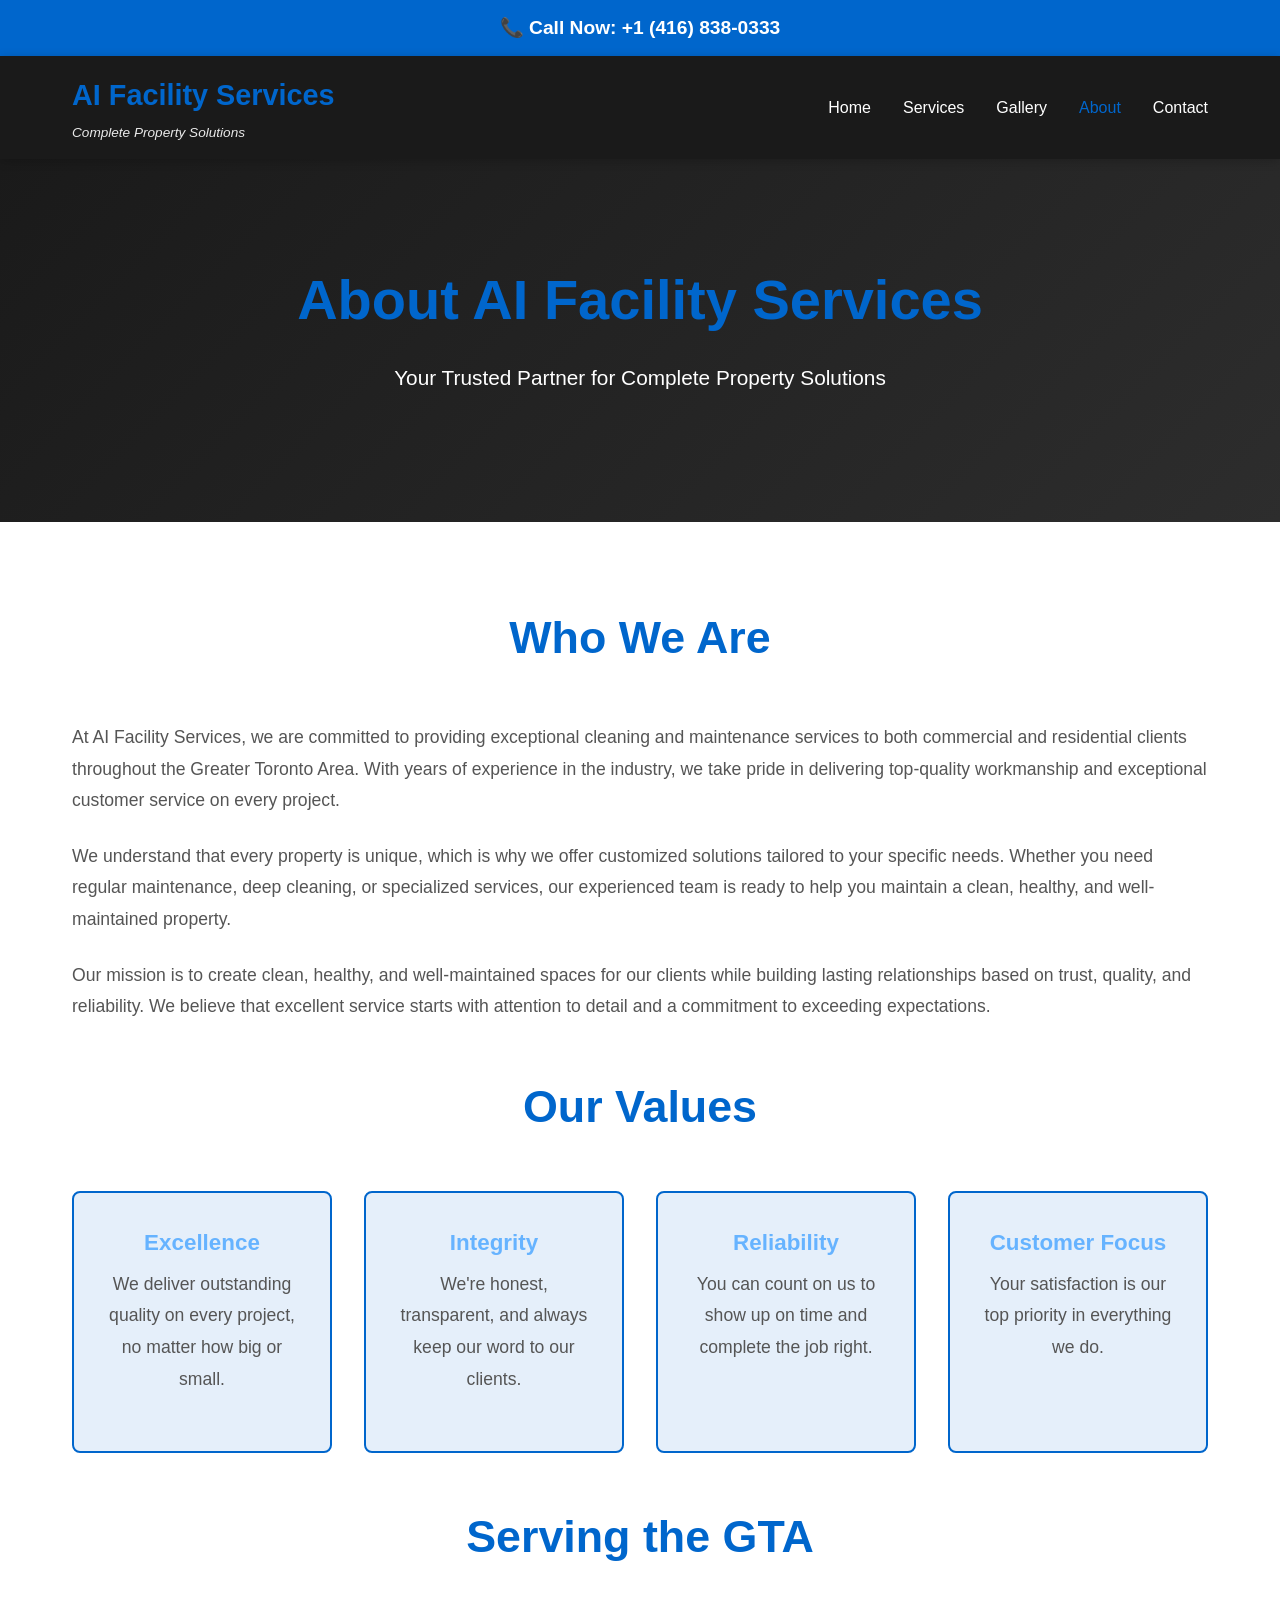
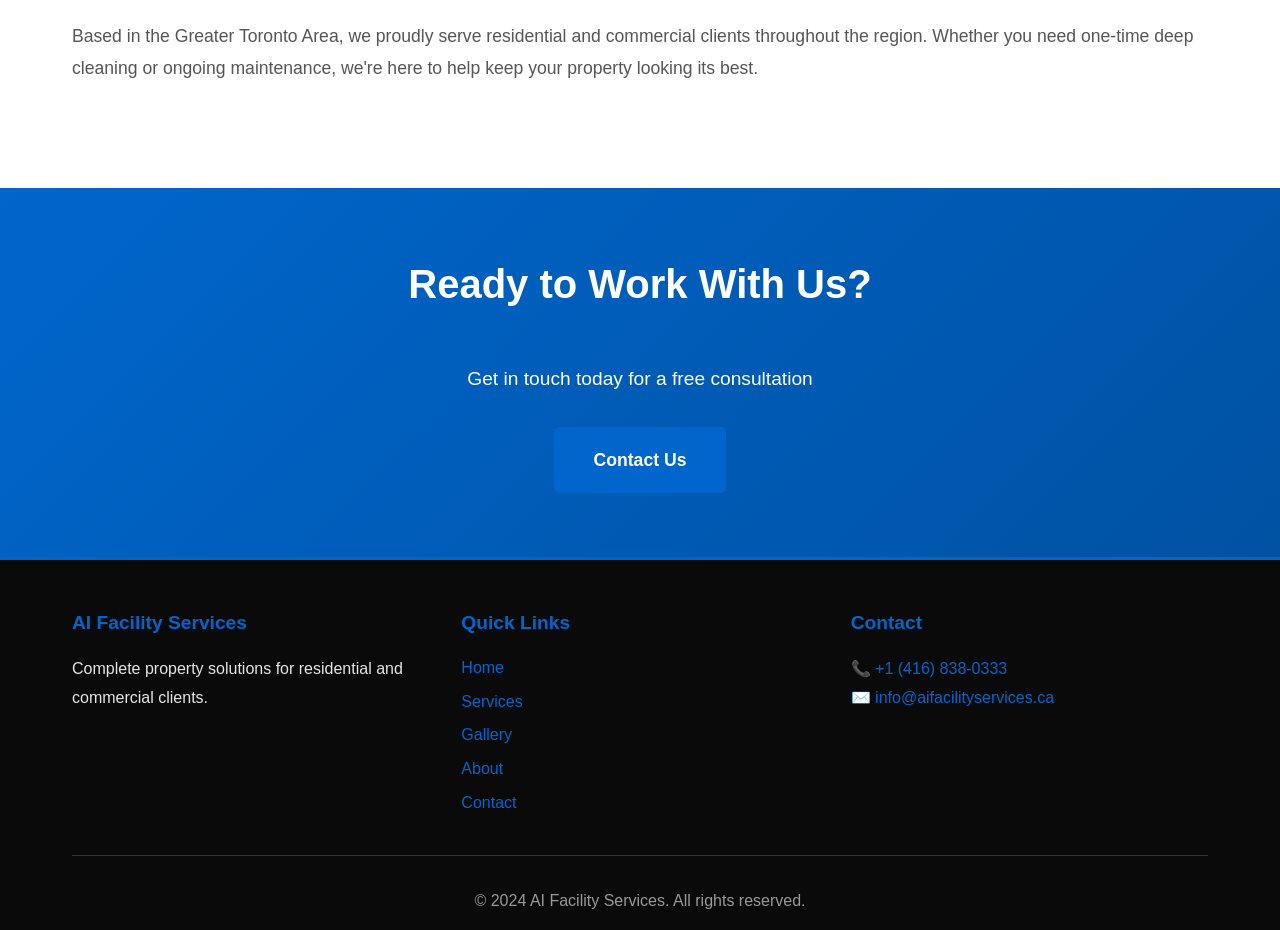
==== about.html @ 48079280 "Create about page" ====
<!DOCTYPE html>
<html lang="en">
<head>
    <meta charset="UTF-8">
    <meta name="viewport" content="width=device-width, initial-scale=1.0">
    <title>About - AI Facility Services</title>
    <link rel="stylesheet" href="css/style.css">
</head>
<body>
    <div class="header-contact">
        <a href="tel:+14168380333">📞 Call Now: +1 (416) 838-0333</a>
    </div>

    <header>
        <nav>
            <div class="logo">
                <h1>AI Facility Services</h1>
                <p class="tagline">Complete Property Solutions</p>
            </div>
            <ul class="nav-menu">
                <li><a href="index.html">Home</a></li>
                <li><a href="services.html">Services</a></li>
                <li><a href="gallery.html">Gallery</a></li>
                <li><a href="about.html" class="active">About</a></li>
                <li><a href="contact.html">Contact</a></li>
            </ul>
        </nav>
    </header>

    <section class="hero">
        <h2>About AI Facility Services</h2>
        <p>Your Trusted Partner for Complete Property Solutions</p>
    </section>

    <section class="about">
        <div class="container">
            <h2>Who We Are</h2>
            <p>
                At AI Facility Services, we are committed to providing exceptional cleaning and maintenance services to both commercial and residential clients throughout the Greater Toronto Area. With years of experience in the industry, we take pride in delivering top-quality workmanship and exceptional customer service on every project.
            </p>
            <p>
                We understand that every property is unique, which is why we offer customized solutions tailored to your specific needs. Whether you need regular maintenance, deep cleaning, or specialized services, our experienced team is ready to help you maintain a clean, healthy, and well-maintained property.
            </p>
            <p>
                Our mission is to create clean, healthy, and well-maintained spaces for our clients while building lasting relationships based on trust, quality, and reliability. We believe that excellent service starts with attention to detail and a commitment to exceeding expectations.
            </p>

            <h2 style="margin-top: 3rem;">Our Values</h2>
            <div class="benefits" style="margin-top: 2rem;">
                <div class="benefit-card">
                    <h3>Excellence</h3>
                    <p>We deliver outstanding quality on every project, no matter how big or small.</p>
                </div>
                <div class="benefit-card">
                    <h3>Integrity</h3>
                    <p>We're honest, transparent, and always keep our word to our clients.</p>
                </div>
                <div class="benefit-card">
                    <h3>Reliability</h3>
                    <p>You can count on us to show up on time and complete the job right.</p>
                </div>
                <div class="benefit-card">
                    <h3>Customer Focus</h3>
                    <p>Your satisfaction is our top priority in everything we do.</p>
                </div>
            </div>

            <h2 style="margin-top: 3rem;">Serving the GTA</h2>
            <p>
                Based in the Greater Toronto Area, we proudly serve residential and commercial clients throughout the region. Whether you need one-time deep cleaning or ongoing maintenance, we're here to help keep your property looking its best.
            </p>
        </div>
    </section>

    <section class="cta-section">
        <div class="container">
            <h2>Ready to Work With Us?</h2>
            <p>Get in touch today for a free consultation</p>
            <a href="contact.html" class="cta-button">Contact Us</a>
        </div>
    </section>

    <footer>
        <div class="container">
            <div class="footer-content">
                <div class="footer-section">
                    <h4>AI Facility Services</h4>
                    <p>Complete property solutions for residential and commercial clients.</p>
                </div>
                <div class="footer-section">
                    <h4>Quick Links</h4>
                    <ul>
                        <li><a href="index.html">Home</a></li>
                        <li><a href="services.html">Services</a></li>
                        <li><a href="gallery.html">Gallery</a></li>
                        <li><a href="about.html">About</a></li>
                        <li><a href="contact.html">Contact</a></li>
                    </ul>
                </div>
                <div class="footer-section">
                    <h4>Contact</h4>
                    <p><a href="tel:+14168380333">📞 +1 (416) 838-0333</a></p>
                    <p><a href="mailto:info@aifacilityservices.ca">✉️ info@aifacilityservices.ca</a></p>
                </div>
            </div>
            <div class="footer-bottom">
                <p>&copy; 2024 AI Facility Services. All rights reserved.</p>
            </div>
        </div>
    </footer>
</body>
</html>
---- css/style.css ----
* {
    margin: 0;
    padding: 0;
    box-sizing: border-box;
}

body {
    font-family: 'Segoe UI', Tahoma, Geneva, Verdana, sans-serif;
    line-height: 1.6;
    color: #333;
}

.header-contact {
    background: #0066cc;
    color: white;
    padding: 0.8rem 2rem;
    text-align: center;
    font-size: 1.2rem;
    font-weight: bold;
}

.header-contact a {
    color: white;
    text-decoration: none;
}

header {
    background: #1a1a1a;
    color: white;
    padding: 1rem 0;
    box-shadow: 0 2px 10px rgba(0,0,0,0.2);
    position: sticky;
    top: 0;
    z-index: 100;
}

header nav {
    display: flex;
    justify-content: space-between;
    align-items: center;
    max-width: 1200px;
    margin: 0 auto;
    padding: 0 2rem;
}

.logo h1 {
    font-size: 1.8rem;
    color: #0066cc;
}

.tagline {
    font-size: 0.85rem;
    font-style: italic;
    opacity: 0.9;
    margin-top: 0.2rem;
}

.nav-menu {
    list-style: none;
    display: flex;
    gap: 2rem;
}

header nav a {
    color: white;
    text-decoration: none;
    transition: color 0.3s;
    font-weight: 500;
}

header nav a:hover,
header nav a.active {
    color: #0066cc;
}

.container {
    max-width: 1200px;
    margin: 0 auto;
    padding: 0 2rem;
}

section {
    padding: 5rem 0;
}

section h2 {
    text-align: center;
    font-size: 2.8rem;
    margin-bottom: 3rem;
    color: #1a1a1a;
}

/* Hero Section */
.hero {
    background: linear-gradient(135deg, #1a1a1a 0%, #2d2d2d 100%);
    color: white;
    padding: 6rem 2rem;
    text-align: center;
}

.hero h2 {
    font-size: 3.5rem;
    margin-bottom: 1rem;
    color: #0066cc;
}

.hero p {
    font-size: 1.3rem;
    margin-bottom: 2rem;
    max-width: 700px;
    margin-left: auto;
    margin-right: auto;
}

.hero-buttons {
    display: flex;
    gap: 1rem;
    justify-content: center;
    flex-wrap: wrap;
}

/* CTA Buttons */
.cta-button {
    background: #0066cc;
    color: white;
    padding: 1.2rem 2.5rem;
    border-radius: 5px;
    text-decoration: none;
    font-weight: bold;
    display: inline-block;
    transition: all 0.3s;
    font-size: 1.1rem;
    border: none;
    cursor: pointer;
}

.cta-button:hover {
    background: #0052a3;
    transform: scale(1.05);
}

.cta-button-secondary {
    background: white;
    color: #0066cc;
    padding: 1.2rem 2.5rem;
    border-radius: 5px;
    text-decoration: none;
    font-weight: bold;
    display: inline-block;
    transition: all 0.3s;
    font-size: 1.1rem;
}

.cta-button-secondary:hover {
    background: #e6e6e6;
    transform: scale(1.05);
}

/* Featured Work Section */
.featured-work {
    background: #f5f5f5;
}

.featured-work h2 {
    color: #0066cc;
}

.featured-grid {
    display: grid;
    grid-template-columns: repeat(auto-fit, minmax(280px, 1fr));
    gap: 2rem;
}

.featured-item {
    background: white;
    border-radius: 8px;
    overflow: hidden;
    box-shadow: 0 4px 15px rgba(0,0,0,0.1);
    transition: all 0.3s;
}

.featured-item:hover {
    transform: translateY(-10px);
    box-shadow: 0 8px 25px rgba(0,0,0,0.15);
}

.featured-item img {
    width: 100%;
    height: 250px;
    object-fit: cover;
    display: block;
}

.featured-item h3 {
    color: #0066cc;
    padding: 1.5rem 1rem 0.5rem;
    margin: 0;
    font-size: 1.3rem;
}

.featured-item p {
    color: #666;
    padding: 0 1rem 1.5rem;
    margin: 0;
}

/* Quick Services Section */
.quick-services {
    background: white;
}

.quick-services h2 {
    color: #0066cc;
}

.services-preview {
    display: grid;
    grid-template-columns: repeat(auto-fit, minmax(250px, 1fr));
    gap: 2rem;
    margin-bottom: 2rem;
}

.service-preview {
    background: linear-gradient(135deg, #f5f5f5 0%, #e6e6e6 100%);
    padding: 2rem;
    border-radius: 8px;
    border-left: 4px solid #0066cc;
    text-align: center;
    transition: all 0.3s;
}

.service-preview:hover {
    transform: translateY(-5px);
    box-shadow: 0 4px 15px rgba(0,0,0,0.1);
}

.service-preview h3 {
    color: #0066cc;
    font-size: 1.4rem;
    margin-bottom: 0.5rem;
}

.service-preview p {
    color: #666;
    font-size: 1rem;
}

/* Why Choose Us */
.why-choose-us {
    background: linear-gradient(135deg, #1a1a1a 0%, #2d2d2d 100%);
    color: white;
}

.why-choose-us h2 {
    color: #0066cc;
}

.benefits {
    display: grid;
    grid-template-columns: repeat(auto-fit, minmax(250px, 1fr));
    gap: 2rem;
}

.benefit-card {
    background: rgba(0, 102, 204, 0.1);
    padding: 2rem;
    border-radius: 8px;
    border: 2px solid #0066cc;
    text-align: center;
    transition: all 0.3s;
}

.benefit-card:hover {
    background: rgba(0, 102, 204, 0.2);
    transform: translateY(-5px);
}

.benefit-card h3 {
    color: #66b3ff;
    font-size: 1.4rem;
    margin-bottom: 0.5rem;
}

.benefit-card p {
    color: #e6e6e6;
    font-size: 1rem;
}

/* CTA Section */
.cta-section {
    background: linear-gradient(135deg, #0066cc 0%, #0052a3 100%);
    color: white;
    text-align: center;
    padding: 4rem 2rem;
}

.cta-section h2 {
    color: white;
    font-size: 2.5rem;
}

.cta-section p {
    font-size: 1.2rem;
    margin-bottom: 2rem;
    max-width: 600px;
    margin-left: auto;
    margin-right: auto;
}

/* Services Page */
.services {
    background: #f5f5f5;
}

.services h2 {
    color: #0066cc;
}

.service-grid {
    display: grid;
    grid-template-columns: repeat(auto-fit, minmax(300px, 1fr));
    gap: 2rem;
}

.service-card {
    background: white;
    padding: 2.5rem;
    border-radius: 8px;
    box-shadow: 0 4px 15px rgba(0,0,0,0.1);
    text-align: center;
    transition: all 0.3s;
    border-top: 4px solid #0066cc;
}

.service-card:hover {
    transform: translateY(-10px);
    box-shadow: 0 8px 25px rgba(0,0,0,0.15);
}

.service-card h3 {
    color: #0066cc;
    margin-bottom: 1rem;
    font-size: 1.6rem;
}

.service-card p {
    color: #666;
    line-height: 1.8;
    font-size: 1rem;
}

/* Gallery Page */
.gallery {
    background: #f5f5f5;
}

.gallery h2 {
    color: #0066cc;
}

.gallery-grid {
    display: grid;
    grid-template-columns: repeat(auto-fit, minmax(280px, 1fr));
    gap: 2rem;
}

.gallery-item {
    background: white;
    border-radius: 8px;
    overflow: hidden;
    box-shadow: 0 4px 15px rgba(0,0,0,0.1);
    transition: all 0.3s;
}

.gallery-item:hover {
    transform: scale(1.05);
    box-shadow: 0 8px 25px rgba(0,0,0,0.15);
}

.gallery-image {
    width: 100%;
    height: 250px;
    object-fit: cover;
    display: block;
}

.gallery-item h3 {
    padding: 1.5rem;
    color: #0066cc;
    font-size: 1.3rem;
    margin: 0;
}

/* About Page */
.about {
    background: white;
}

.about h2 {
    color: #0066cc;
}

.about p {
    font-size: 1.1rem;
    color: #555;
    margin-bottom: 1.5rem;
    line-height: 1.8;
}

/* Contact Page */
.contact {
    background: linear-gradient(135deg, #1a1a1a 0%, #2d2d2d 100%);
    color: white;
}

.contact h2 {
    color: #0066cc;
}

.contact-info {
    display: grid;
    grid-template-columns: repeat(auto-fit, minmax(280px, 1fr));
    gap: 2rem;
    text-align: center;
    margin-top: 2rem;
}

.contact-item h3 {
    color: #0066cc;
    margin-bottom: 1rem;
    font-size: 1.4rem;
}

.contact-item p {
    color: #e6e6e6;
    font-size: 1.2rem;
    line-height: 1.8;
}

.contact-item a {
    color: #0066cc;
    text-decoration: none;
    transition: color 0.3s;
}

.contact-item a:hover {
    color: #66b3ff;
}

.contact-form {
    max-width: 600px;
    margin: 2rem auto;
    background: rgba(255, 255, 255, 0.1);
    padding: 2rem;
    border-radius: 8px;
}

.form-group {
    margin-bottom: 1.5rem;
}

.form-group label {
    display: block;
    margin-bottom: 0.5rem;
    font-weight: 500;
}

.form-group input,
.form-group textarea {
    width: 100%;
    padding: 0.8rem;
    border: 1px solid #0066cc;
    border-radius: 5px;
    font-family: inherit;
    font-size: 1rem;
    background: white;
    color: #333;
}

.form-group textarea {
    resize: vertical;
    min-height: 150px;
}

.form-group input:focus,
.form-group textarea:focus {
    outline: none;
    border-color: #66b3ff;
    box-shadow: 0 0 5px rgba(102, 179, 255, 0.5);
}

.form-submit {
    width: 100%;
    padding: 1rem;
    background: #0066cc;
    color: white;
    border: none;
    border-radius: 5px;
    font-weight: bold;
    font-size: 1.1rem;
    cursor: pointer;
    transition: background 0.3s;
}

.form-submit:hover {
    background: #0052a3;
}

/* Footer */
footer {
    background: #0a0a0a;
    color: white;
    padding: 3rem 0 1rem;
    border-top: 3px solid #0066cc;
}

.footer-content {
    display: grid;
    grid-template-columns: repeat(auto-fit, minmax(250px, 1fr));
    gap: 2rem;
    margin-bottom: 2rem;
}

.footer-section h4 {
    color: #0066cc;
    margin-bottom: 1rem;
    font-size: 1.2rem;
}

.footer-section p {
    color: #e6e6e6;
    line-height: 1.8;
}

.footer-section ul {
    list-style: none;
}

.footer-section ul li {
    margin-bottom: 0.5rem;
}

.footer-section a {
    color: #0066cc;
    text-decoration: none;
    transition: color 0.3s;
}

.footer-section a:hover {
    color: #66b3ff;
}

.footer-bottom {
    text-align: center;
    padding-top: 2rem;
    border-top: 1px solid #333;
    color: #999;
}

/* Responsive */
@media (max-width: 768px) {
    .hero h2 {
        font-size: 2rem;
    }
    
    .hero p {
        font-size: 1rem;
    }
    
    .nav-menu {
        gap: 1rem;
        font-size: 0.85rem;
    }

    .logo h1 {
        font-size: 1.3rem;
    }

    .hero-buttons {
        flex-direction: column;
    }

    .cta-button,
    .cta-button-secondary {
        width: 100%;
    }

    section h2 {
        font-size: 2rem;
    }

    header nav {
        flex-direction: column;
        gap: 0.5rem;
    }
}
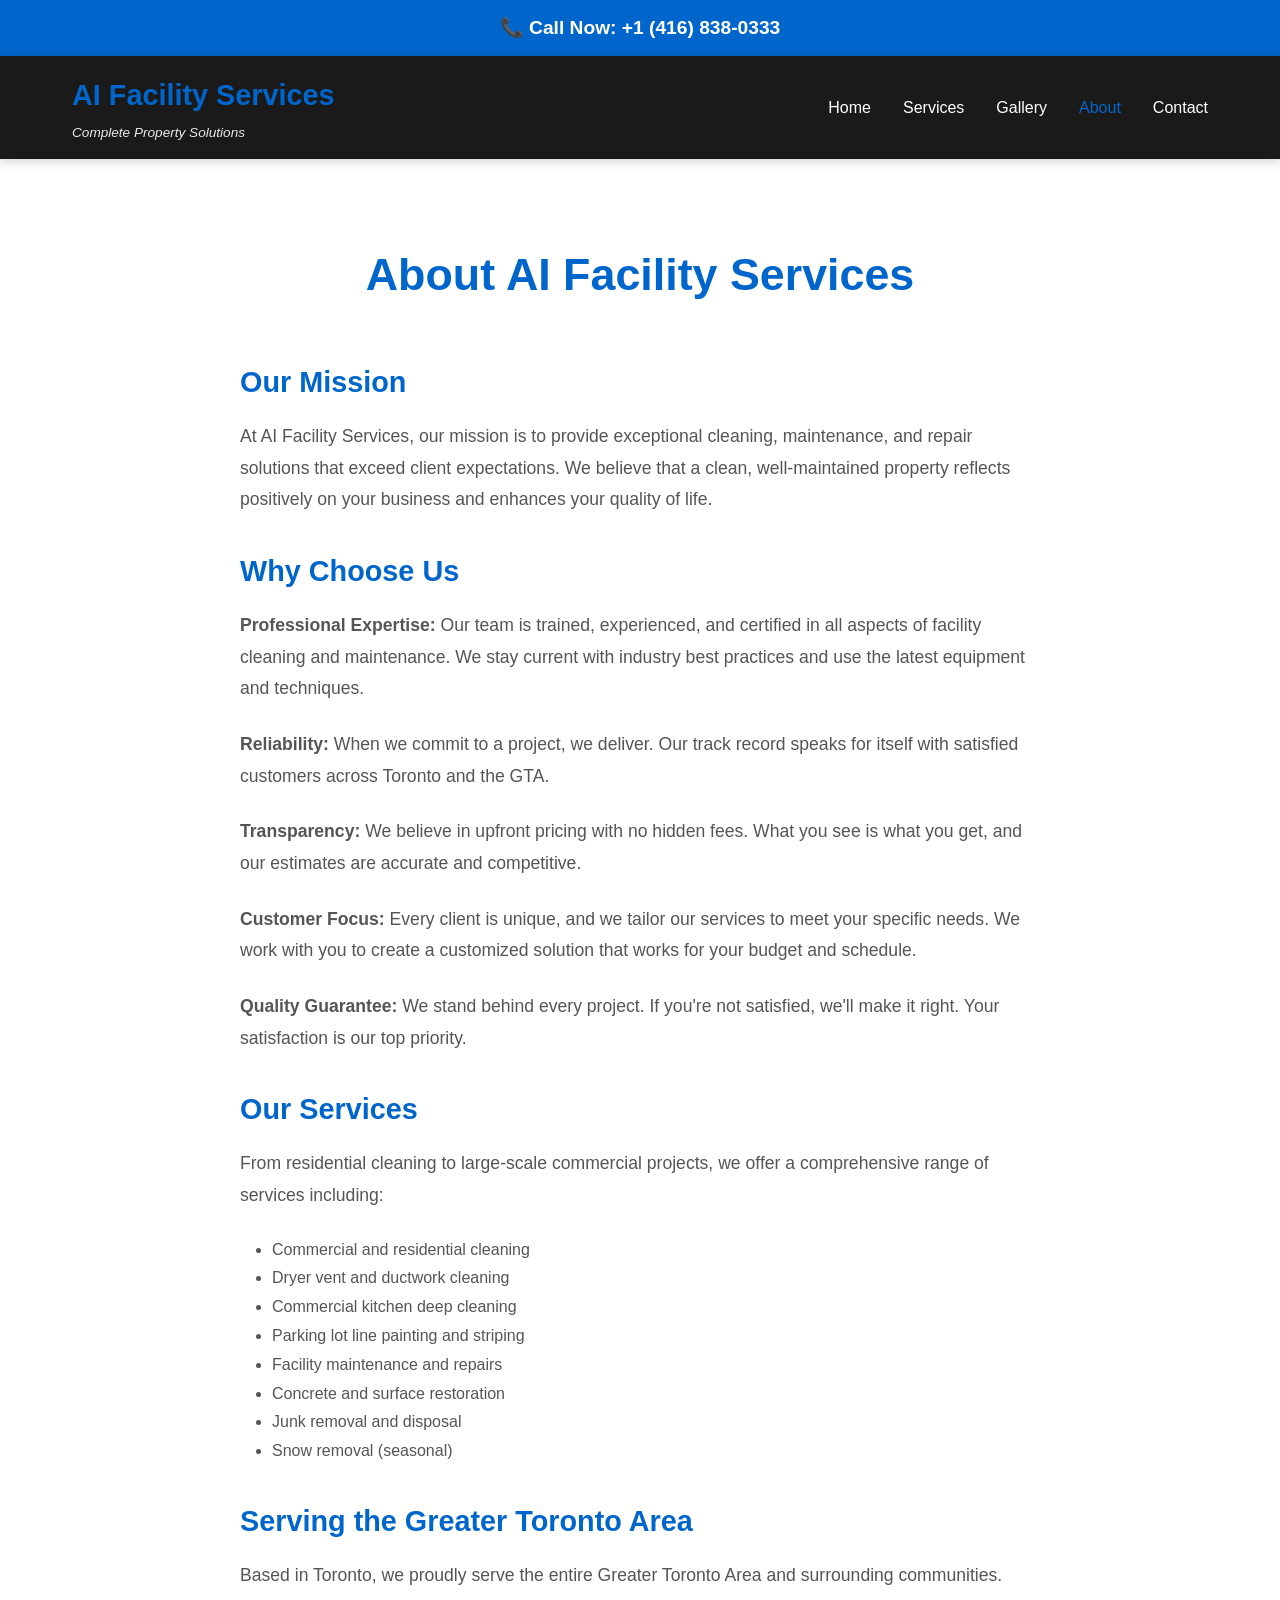
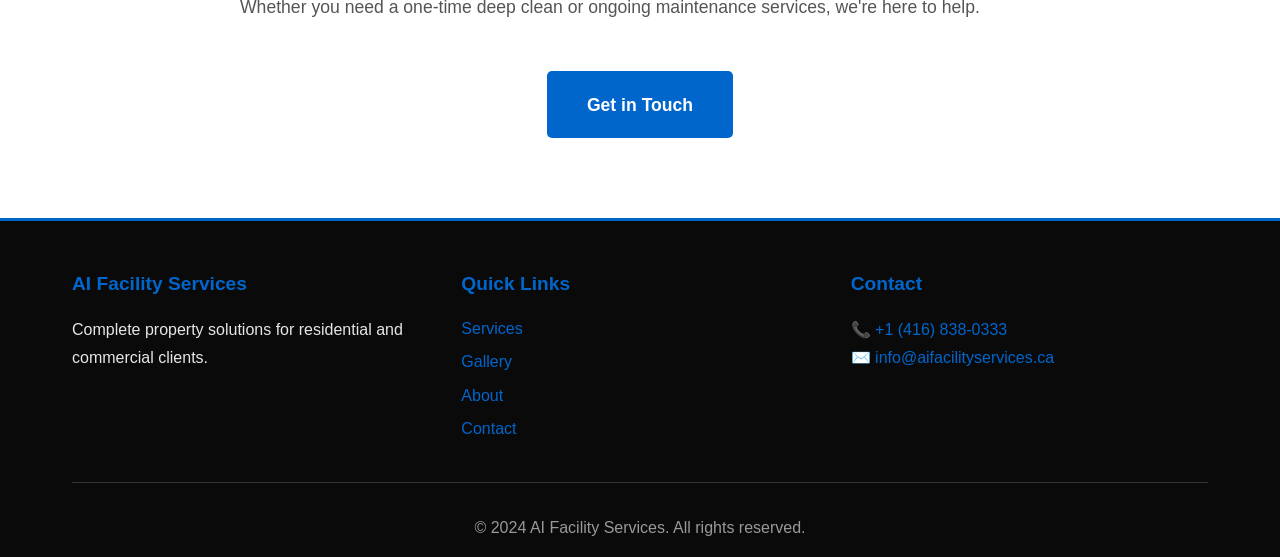
==== commit d85f8209: "Rebuild site with proper multi-page structure - Home, Services, Gallery, About, Contact" ====
--- a/about.html
+++ b/about.html
@@ -3,7 +3,8 @@
 <head>
     <meta charset="UTF-8">
     <meta name="viewport" content="width=device-width, initial-scale=1.0">
-    <title>About - AI Facility Services</title>
+    <meta name="description" content="Learn about AI Facility Services - your trusted partner for professional cleaning and maintenance in the Greater Toronto Area.">
+    <title>About Us - AI Facility Services</title>
     <link rel="stylesheet" href="css/style.css">
 </head>
 <body>
@@ -27,56 +28,45 @@
         </nav>
     </header>
 
-    <section class="hero">
-        <h2>About AI Facility Services</h2>
-        <p>Your Trusted Partner for Complete Property Solutions</p>
-    </section>
-
     <section class="about">
         <div class="container">
-            <h2>Who We Are</h2>
-            <p>
-                At AI Facility Services, we are committed to providing exceptional cleaning and maintenance services to both commercial and residential clients throughout the Greater Toronto Area. With years of experience in the industry, we take pride in delivering top-quality workmanship and exceptional customer service on every project.
-            </p>
-            <p>
-                We understand that every property is unique, which is why we offer customized solutions tailored to your specific needs. Whether you need regular maintenance, deep cleaning, or specialized services, our experienced team is ready to help you maintain a clean, healthy, and well-maintained property.
-            </p>
-            <p>
-                Our mission is to create clean, healthy, and well-maintained spaces for our clients while building lasting relationships based on trust, quality, and reliability. We believe that excellent service starts with attention to detail and a commitment to exceeding expectations.
-            </p>
-
-            <h2 style="margin-top: 3rem;">Our Values</h2>
-            <div class="benefits" style="margin-top: 2rem;">
-                <div class="benefit-card">
-                    <h3>Excellence</h3>
-                    <p>We deliver outstanding quality on every project, no matter how big or small.</p>
-                </div>
-                <div class="benefit-card">
-                    <h3>Integrity</h3>
-                    <p>We're honest, transparent, and always keep our word to our clients.</p>
-                </div>
-                <div class="benefit-card">
-                    <h3>Reliability</h3>
-                    <p>You can count on us to show up on time and complete the job right.</p>
-                </div>
-                <div class="benefit-card">
-                    <h3>Customer Focus</h3>
-                    <p>Your satisfaction is our top priority in everything we do.</p>
+            <h2>About AI Facility Services</h2>
+            
+            <div style="max-width: 800px; margin: 0 auto;">
+                <h3 style="color: #0066cc; font-size: 1.8rem; margin-top: 2rem; margin-bottom: 1rem;">Our Mission</h3>
+                <p>At AI Facility Services, our mission is to provide exceptional cleaning, maintenance, and repair solutions that exceed client expectations. We believe that a clean, well-maintained property reflects positively on your business and enhances your quality of life.</p>
+                
+                <h3 style="color: #0066cc; font-size: 1.8rem; margin-top: 2rem; margin-bottom: 1rem;">Why Choose Us</h3>
+                <p><strong>Professional Expertise:</strong> Our team is trained, experienced, and certified in all aspects of facility cleaning and maintenance. We stay current with industry best practices and use the latest equipment and techniques.</p>
+                
+                <p><strong>Reliability:</strong> When we commit to a project, we deliver. Our track record speaks for itself with satisfied customers across Toronto and the GTA.</p>
+                
+                <p><strong>Transparency:</strong> We believe in upfront pricing with no hidden fees. What you see is what you get, and our estimates are accurate and competitive.</p>
+                
+                <p><strong>Customer Focus:</strong> Every client is unique, and we tailor our services to meet your specific needs. We work with you to create a customized solution that works for your budget and schedule.</p>
+                
+                <p><strong>Quality Guarantee:</strong> We stand behind every project. If you're not satisfied, we'll make it right. Your satisfaction is our top priority.</p>
+                
+                <h3 style="color: #0066cc; font-size: 1.8rem; margin-top: 2rem; margin-bottom: 1rem;">Our Services</h3>
+                <p>From residential cleaning to large-scale commercial projects, we offer a comprehensive range of services including:</p>
+                <ul style="color: #555; line-height: 1.8; margin: 1rem 0 1rem 2rem;">
+                    <li>Commercial and residential cleaning</li>
+                    <li>Dryer vent and ductwork cleaning</li>
+                    <li>Commercial kitchen deep cleaning</li>
+                    <li>Parking lot line painting and striping</li>
+                    <li>Facility maintenance and repairs</li>
+                    <li>Concrete and surface restoration</li>
+                    <li>Junk removal and disposal</li>
+                    <li>Snow removal (seasonal)</li>
+                </ul>
+                
+                <h3 style="color: #0066cc; font-size: 1.8rem; margin-top: 2rem; margin-bottom: 1rem;">Serving the Greater Toronto Area</h3>
+                <p>Based in Toronto, we proudly serve the entire Greater Toronto Area and surrounding communities. Whether you need a one-time deep clean or ongoing maintenance services, we're here to help.</p>
+                
+                <div style="text-align: center; margin-top: 3rem;">
+                    <a href="contact.html" class="cta-button">Get in Touch</a>
                 </div>
             </div>
-
-            <h2 style="margin-top: 3rem;">Serving the GTA</h2>
-            <p>
-                Based in the Greater Toronto Area, we proudly serve residential and commercial clients throughout the region. Whether you need one-time deep cleaning or ongoing maintenance, we're here to help keep your property looking its best.
-            </p>
-        </div>
-    </section>
-
-    <section class="cta-section">
-        <div class="container">
-            <h2>Ready to Work With Us?</h2>
-            <p>Get in touch today for a free consultation</p>
-            <a href="contact.html" class="cta-button">Contact Us</a>
         </div>
     </section>
 
@@ -90,7 +80,6 @@
                 <div class="footer-section">
                     <h4>Quick Links</h4>
                     <ul>
-                        <li><a href="index.html">Home</a></li>
                         <li><a href="services.html">Services</a></li>
                         <li><a href="gallery.html">Gallery</a></li>
                         <li><a href="about.html">About</a></li>
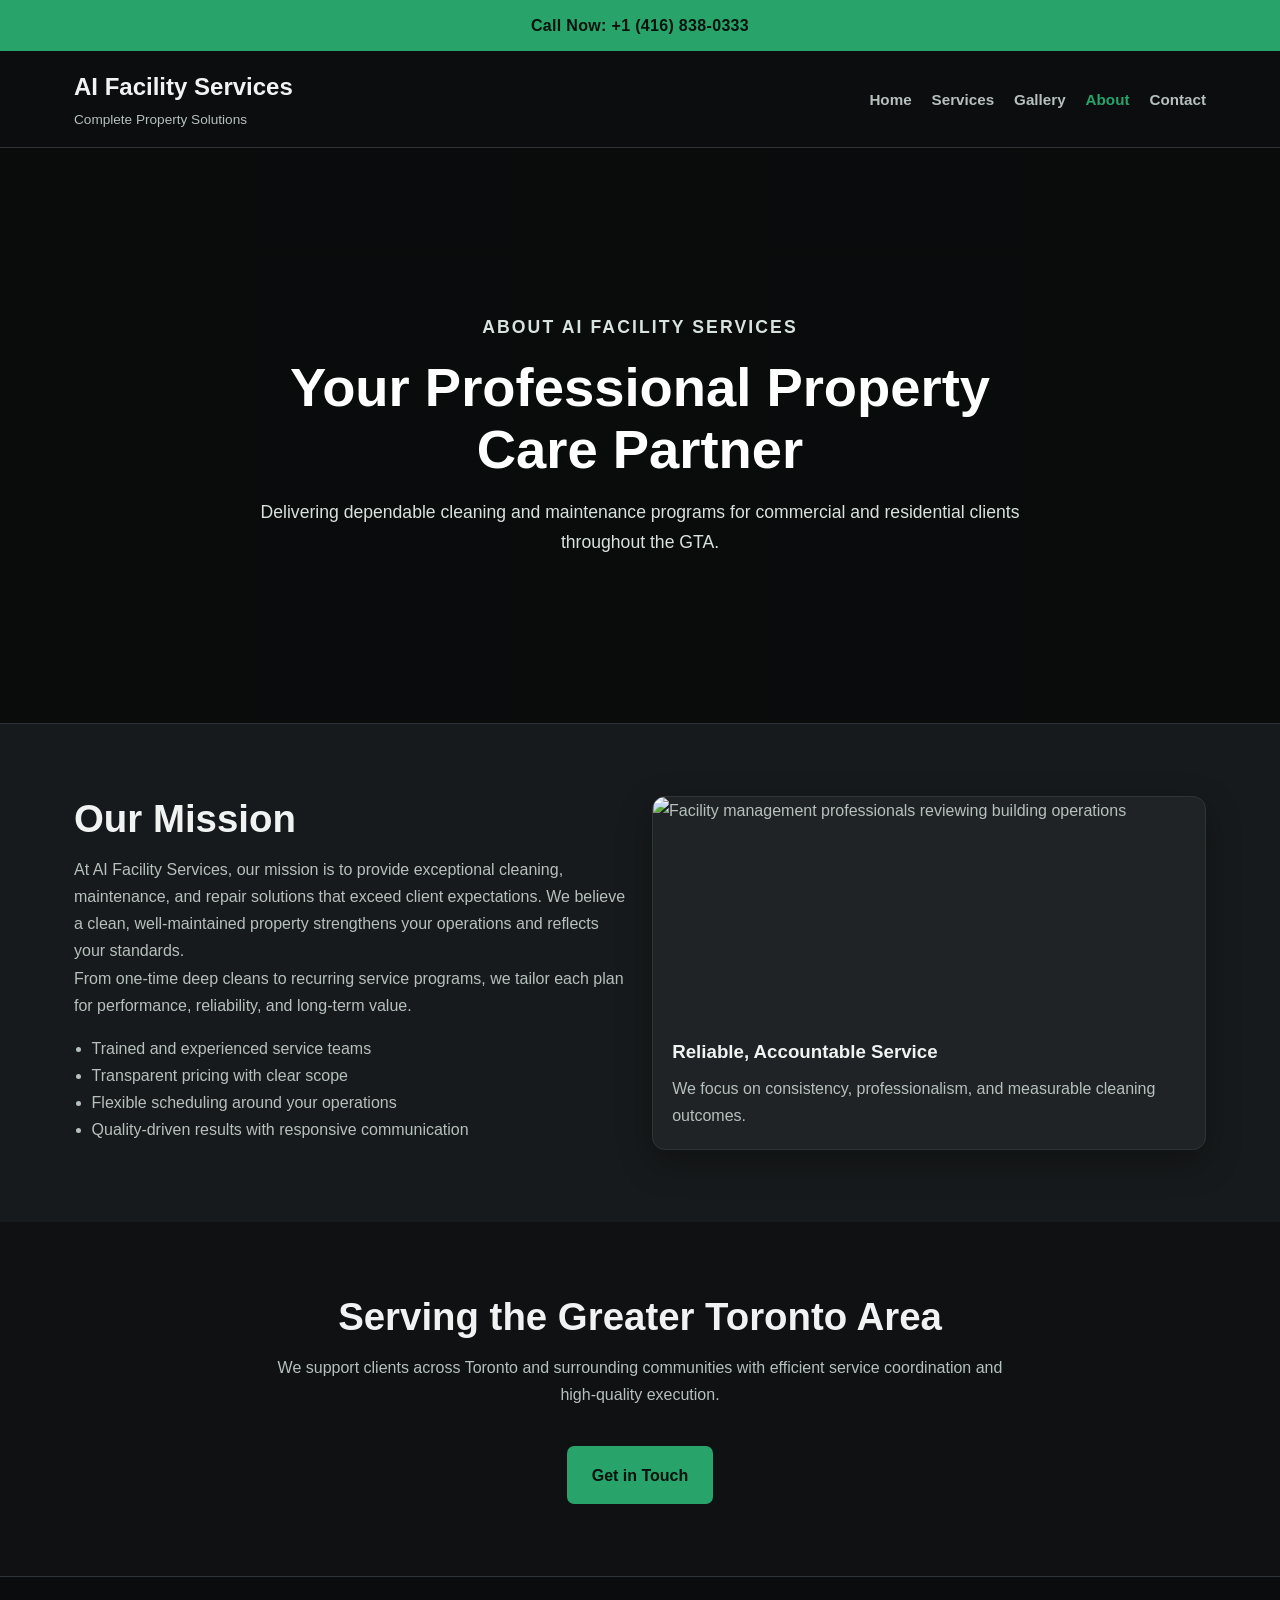
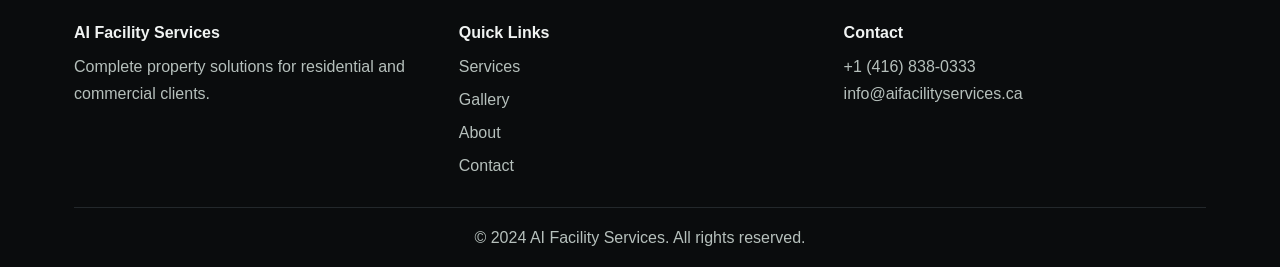
==== commit aba46163: "Redesign pages with professional black-grey-green theme Co-authored-by: aifacilityservices <32846943" ====
--- a/about.html
+++ b/about.html
@@ -9,7 +9,7 @@
 </head>
 <body>
     <div class="header-contact">
-        <a href="tel:+14168380333">📞 Call Now: +1 (416) 838-0333</a>
+        <a href="tel:+14168380333">Call Now: +1 (416) 838-0333</a>
     </div>
 
     <header>
@@ -28,44 +28,47 @@
         </nav>
     </header>
 
-    <section class="about">
+    <section class="page-hero" style="--hero-image: url('https://images.unsplash.com/photo-1545239351-1141bd82e8a6?auto=format&fit=crop&w=1800&q=80');">
+        <div class="hero-content">
+            <p class="eyebrow">About AI Facility Services</p>
+            <h2>Your Professional Property Care Partner</h2>
+            <p>Delivering dependable cleaning and maintenance programs for commercial and residential clients throughout the GTA.</p>
+        </div>
+    </section>
+
+    <section class="section section-light">
+        <div class="container split-layout">
+            <div>
+                <h2>Our Mission</h2>
+                <p>At AI Facility Services, our mission is to provide exceptional cleaning, maintenance, and repair solutions that exceed client expectations. We believe a clean, well-maintained property strengthens your operations and reflects your standards.</p>
+                <p>From one-time deep cleans to recurring service programs, we tailor each plan for performance, reliability, and long-term value.</p>
+                <ul class="feature-list">
+                    <li>Trained and experienced service teams</li>
+                    <li>Transparent pricing with clear scope</li>
+                    <li>Flexible scheduling around your operations</li>
+                    <li>Quality-driven results with responsive communication</li>
+                </ul>
+            </div>
+            <div>
+                <article class="media-card">
+                    <img src="https://images.unsplash.com/photo-1600880292089-90a7e086ee0c?auto=format&fit=crop&w=1200&q=80" alt="Facility management professionals reviewing building operations">
+                    <div class="media-content">
+                        <h3>Reliable, Accountable Service</h3>
+                        <p>We focus on consistency, professionalism, and measurable cleaning outcomes.</p>
+                    </div>
+                </article>
+            </div>
+        </div>
+    </section>
+
+    <section class="section section-dark">
         <div class="container">
-            <h2>About AI Facility Services</h2>
-            
-            <div style="max-width: 800px; margin: 0 auto;">
-                <h3 style="color: #0066cc; font-size: 1.8rem; margin-top: 2rem; margin-bottom: 1rem;">Our Mission</h3>
-                <p>At AI Facility Services, our mission is to provide exceptional cleaning, maintenance, and repair solutions that exceed client expectations. We believe that a clean, well-maintained property reflects positively on your business and enhances your quality of life.</p>
-                
-                <h3 style="color: #0066cc; font-size: 1.8rem; margin-top: 2rem; margin-bottom: 1rem;">Why Choose Us</h3>
-                <p><strong>Professional Expertise:</strong> Our team is trained, experienced, and certified in all aspects of facility cleaning and maintenance. We stay current with industry best practices and use the latest equipment and techniques.</p>
-                
-                <p><strong>Reliability:</strong> When we commit to a project, we deliver. Our track record speaks for itself with satisfied customers across Toronto and the GTA.</p>
-                
-                <p><strong>Transparency:</strong> We believe in upfront pricing with no hidden fees. What you see is what you get, and our estimates are accurate and competitive.</p>
-                
-                <p><strong>Customer Focus:</strong> Every client is unique, and we tailor our services to meet your specific needs. We work with you to create a customized solution that works for your budget and schedule.</p>
-                
-                <p><strong>Quality Guarantee:</strong> We stand behind every project. If you're not satisfied, we'll make it right. Your satisfaction is our top priority.</p>
-                
-                <h3 style="color: #0066cc; font-size: 1.8rem; margin-top: 2rem; margin-bottom: 1rem;">Our Services</h3>
-                <p>From residential cleaning to large-scale commercial projects, we offer a comprehensive range of services including:</p>
-                <ul style="color: #555; line-height: 1.8; margin: 1rem 0 1rem 2rem;">
-                    <li>Commercial and residential cleaning</li>
-                    <li>Dryer vent and ductwork cleaning</li>
-                    <li>Commercial kitchen deep cleaning</li>
-                    <li>Parking lot line painting and striping</li>
-                    <li>Facility maintenance and repairs</li>
-                    <li>Concrete and surface restoration</li>
-                    <li>Junk removal and disposal</li>
-                    <li>Snow removal (seasonal)</li>
-                </ul>
-                
-                <h3 style="color: #0066cc; font-size: 1.8rem; margin-top: 2rem; margin-bottom: 1rem;">Serving the Greater Toronto Area</h3>
-                <p>Based in Toronto, we proudly serve the entire Greater Toronto Area and surrounding communities. Whether you need a one-time deep clean or ongoing maintenance services, we're here to help.</p>
-                
-                <div style="text-align: center; margin-top: 3rem;">
-                    <a href="contact.html" class="cta-button">Get in Touch</a>
-                </div>
+            <div class="section-heading">
+                <h2>Serving the Greater Toronto Area</h2>
+                <p>We support clients across Toronto and surrounding communities with efficient service coordination and high-quality execution.</p>
+            </div>
+            <div class="centered-action">
+                <a href="contact.html" class="btn btn-primary">Get in Touch</a>
             </div>
         </div>
     </section>
@@ -88,8 +91,8 @@
                 </div>
                 <div class="footer-section">
                     <h4>Contact</h4>
-                    <p><a href="tel:+14168380333">📞 +1 (416) 838-0333</a></p>
-                    <p><a href="mailto:info@aifacilityservices.ca">✉️ info@aifacilityservices.ca</a></p>
+                    <p><a href="tel:+14168380333">+1 (416) 838-0333</a></p>
+                    <p><a href="mailto:info@aifacilityservices.ca">info@aifacilityservices.ca</a></p>
                 </div>
             </div>
             <div class="footer-bottom">
@@ -98,4 +101,4 @@
         </div>
     </footer>
 </body>
-</html>+</html>
--- a/css/style.css
+++ b/css/style.css
@@ -1,3 +1,15 @@
+:root {
+    --bg-primary: #0f1112;
+    --bg-secondary: #171a1c;
+    --bg-tertiary: #1f2326;
+    --text-primary: #f0f3f2;
+    --text-secondary: #b6c0bc;
+    --accent: #28a36a;
+    --accent-dark: #1f7f53;
+    --border: #2e3438;
+    --shadow: 0 12px 35px rgba(0, 0, 0, 0.32);
+}
+
 * {
     margin: 0;
     padding: 0;
@@ -6,591 +18,437 @@
 
 body {
     font-family: 'Segoe UI', Tahoma, Geneva, Verdana, sans-serif;
-    line-height: 1.6;
-    color: #333;
+    line-height: 1.7;
+    background: var(--bg-primary);
+    color: var(--text-secondary);
+}
+
+a {
+    color: inherit;
+}
+
+.container {
+    max-width: 1180px;
+    margin: 0 auto;
+    padding: 0 1.5rem;
 }
 
 .header-contact {
-    background: #0066cc;
-    color: white;
-    padding: 0.8rem 2rem;
-    text-align: center;
-    font-size: 1.2rem;
-    font-weight: bold;
+    background: var(--accent);
+    color: #07130d;
+    text-align: center;
+    padding: 0.75rem 1rem;
+    font-weight: 700;
+    letter-spacing: 0.02em;
 }
 
 .header-contact a {
-    color: white;
     text-decoration: none;
 }
 
 header {
-    background: #1a1a1a;
-    color: white;
-    padding: 1rem 0;
-    box-shadow: 0 2px 10px rgba(0,0,0,0.2);
+    background: rgba(12, 14, 15, 0.95);
+    border-bottom: 1px solid var(--border);
     position: sticky;
     top: 0;
     z-index: 100;
+    backdrop-filter: blur(8px);
 }
 
 header nav {
+    max-width: 1180px;
+    margin: 0 auto;
+    padding: 1rem 1.5rem;
     display: flex;
+    align-items: center;
     justify-content: space-between;
-    align-items: center;
-    max-width: 1200px;
-    margin: 0 auto;
-    padding: 0 2rem;
+    gap: 1rem;
 }
 
 .logo h1 {
-    font-size: 1.8rem;
-    color: #0066cc;
+    color: var(--text-primary);
+    font-size: 1.5rem;
+    font-weight: 700;
 }
 
 .tagline {
+    color: var(--text-secondary);
     font-size: 0.85rem;
-    font-style: italic;
-    opacity: 0.9;
-    margin-top: 0.2rem;
 }
 
 .nav-menu {
     list-style: none;
     display: flex;
-    gap: 2rem;
-}
-
-header nav a {
-    color: white;
+    align-items: center;
+    gap: 1.25rem;
+}
+
+.nav-menu a {
     text-decoration: none;
-    transition: color 0.3s;
-    font-weight: 500;
-}
-
-header nav a:hover,
-header nav a.active {
-    color: #0066cc;
-}
-
-.container {
-    max-width: 1200px;
-    margin: 0 auto;
-    padding: 0 2rem;
-}
-
-section {
-    padding: 5rem 0;
-}
-
-section h2 {
-    text-align: center;
-    font-size: 2.8rem;
-    margin-bottom: 3rem;
-    color: #1a1a1a;
-}
-
-/* Hero Section */
-.hero {
-    background: linear-gradient(135deg, #1a1a1a 0%, #2d2d2d 100%);
-    color: white;
-    padding: 6rem 2rem;
-    text-align: center;
-}
-
-.hero h2 {
-    font-size: 3.5rem;
+    color: var(--text-secondary);
+    font-weight: 600;
+    font-size: 0.95rem;
+    transition: color 0.25s ease;
+}
+
+.nav-menu a:hover,
+.nav-menu a.active {
+    color: var(--accent);
+}
+
+.hero,
+.page-hero {
+    position: relative;
+    min-height: 64vh;
+    padding: 6rem 1.5rem;
+    display: flex;
+    align-items: center;
+    justify-content: center;
+    text-align: center;
+    overflow: hidden;
+    border-bottom: 1px solid var(--border);
+}
+
+.hero-home {
+    --hero-image: url('https://images.unsplash.com/photo-1520607162513-77705c0f0d4a?auto=format&fit=crop&w=1800&q=80');
+}
+
+.hero::before,
+.page-hero::before {
+    content: "";
+    position: absolute;
+    inset: 0;
+    background-image: linear-gradient(rgba(7, 10, 9, 0.7), rgba(7, 10, 9, 0.7)), var(--hero-image);
+    background-size: cover;
+    background-position: center;
+}
+
+.hero-content {
+    position: relative;
+    z-index: 1;
+    max-width: 800px;
+}
+
+.eyebrow {
+    color: #8ad8af;
+    text-transform: uppercase;
+    letter-spacing: 0.12em;
+    font-size: 0.82rem;
+    font-weight: 700;
+    margin-bottom: 0.85rem;
+}
+
+.hero-content h2 {
+    color: #ffffff;
+    font-size: clamp(2rem, 4.5vw, 3.4rem);
+    line-height: 1.15;
     margin-bottom: 1rem;
-    color: #0066cc;
-}
-
-.hero p {
-    font-size: 1.3rem;
-    margin-bottom: 2rem;
-    max-width: 700px;
-    margin-left: auto;
-    margin-right: auto;
+}
+
+.hero-content p {
+    color: #d8e2de;
+    font-size: 1.1rem;
 }
 
 .hero-buttons {
     display: flex;
-    gap: 1rem;
     justify-content: center;
     flex-wrap: wrap;
-}
-
-/* CTA Buttons */
-.cta-button {
-    background: #0066cc;
-    color: white;
-    padding: 1.2rem 2.5rem;
-    border-radius: 5px;
+    gap: 0.85rem;
+    margin-top: 2rem;
+}
+
+.btn {
+    display: inline-block;
+    padding: 0.9rem 1.5rem;
+    border-radius: 0.45rem;
+    border: 1px solid transparent;
     text-decoration: none;
-    font-weight: bold;
-    display: inline-block;
-    transition: all 0.3s;
-    font-size: 1.1rem;
-    border: none;
-    cursor: pointer;
-}
-
-.cta-button:hover {
-    background: #0052a3;
-    transform: scale(1.05);
-}
-
-.cta-button-secondary {
-    background: white;
-    color: #0066cc;
-    padding: 1.2rem 2.5rem;
-    border-radius: 5px;
-    text-decoration: none;
-    font-weight: bold;
-    display: inline-block;
-    transition: all 0.3s;
-    font-size: 1.1rem;
-}
-
-.cta-button-secondary:hover {
-    background: #e6e6e6;
-    transform: scale(1.05);
-}
-
-/* Featured Work Section */
-.featured-work {
-    background: #f5f5f5;
-}
-
-.featured-work h2 {
-    color: #0066cc;
-}
-
-.featured-grid {
+    font-weight: 700;
+    transition: all 0.25s ease;
+}
+
+.btn-primary {
+    background: var(--accent);
+    color: #07130d;
+}
+
+.btn-primary:hover {
+    background: #34b978;
+    transform: translateY(-1px);
+}
+
+.btn-secondary {
+    background: transparent;
+    border-color: #89bfa2;
+    color: #d9efe3;
+}
+
+.btn-secondary:hover {
+    border-color: var(--accent);
+    color: #ffffff;
+}
+
+.section {
+    padding: 4.5rem 0;
+}
+
+.section-dark {
+    background: var(--bg-primary);
+}
+
+.section-light {
+    background: var(--bg-secondary);
+}
+
+.section-cta {
+    background: linear-gradient(135deg, #131718 0%, #1d3326 100%);
+    text-align: center;
+    border-top: 1px solid var(--border);
+    border-bottom: 1px solid var(--border);
+}
+
+.section-heading {
+    max-width: 760px;
+    margin: 0 auto 2.4rem;
+    text-align: center;
+}
+
+h2 {
+    color: var(--text-primary);
+    font-size: clamp(1.9rem, 3vw, 2.5rem);
+    line-height: 1.2;
+    margin-bottom: 0.85rem;
+}
+
+.section-heading p,
+.section-cta p,
+p {
+    color: var(--text-secondary);
+}
+
+.stats-grid,
+.service-grid,
+.media-grid {
     display: grid;
+    grid-template-columns: repeat(auto-fit, minmax(230px, 1fr));
+    gap: 1.25rem;
+}
+
+.media-grid.two-col {
     grid-template-columns: repeat(auto-fit, minmax(280px, 1fr));
-    gap: 2rem;
-}
-
-.featured-item {
-    background: white;
-    border-radius: 8px;
+}
+
+.stat-card,
+.service-card,
+.media-card,
+.contact-form,
+.contact-panel {
+    background: var(--bg-tertiary);
+    border: 1px solid var(--border);
+    border-radius: 0.8rem;
+    box-shadow: var(--shadow);
+}
+
+.stat-card,
+.service-card {
+    padding: 1.4rem;
+}
+
+.stat-card h3,
+.service-card h3,
+.media-content h3 {
+    color: var(--text-primary);
+    margin-bottom: 0.45rem;
+}
+
+.service-card {
+    border-top: 3px solid var(--accent);
+}
+
+.media-card {
     overflow: hidden;
-    box-shadow: 0 4px 15px rgba(0,0,0,0.1);
-    transition: all 0.3s;
-}
-
-.featured-item:hover {
-    transform: translateY(-10px);
-    box-shadow: 0 8px 25px rgba(0,0,0,0.15);
-}
-
-.featured-item img {
+}
+
+.media-card img {
     width: 100%;
-    height: 250px;
+    height: 220px;
     object-fit: cover;
     display: block;
 }
 
-.featured-item h3 {
-    color: #0066cc;
-    padding: 1.5rem 1rem 0.5rem;
-    margin: 0;
-    font-size: 1.3rem;
-}
-
-.featured-item p {
-    color: #666;
-    padding: 0 1rem 1.5rem;
-    margin: 0;
-}
-
-/* Quick Services Section */
-.quick-services {
-    background: white;
-}
-
-.quick-services h2 {
-    color: #0066cc;
-}
-
-.services-preview {
+.media-card.compact img {
+    height: 180px;
+}
+
+.media-content {
+    padding: 1.2rem;
+}
+
+.centered-action {
+    text-align: center;
+    margin-top: 2rem;
+}
+
+.split-layout,
+.contact-layout {
     display: grid;
-    grid-template-columns: repeat(auto-fit, minmax(250px, 1fr));
-    gap: 2rem;
-    margin-bottom: 2rem;
-}
-
-.service-preview {
-    background: linear-gradient(135deg, #f5f5f5 0%, #e6e6e6 100%);
-    padding: 2rem;
-    border-radius: 8px;
-    border-left: 4px solid #0066cc;
-    text-align: center;
-    transition: all 0.3s;
-}
-
-.service-preview:hover {
-    transform: translateY(-5px);
-    box-shadow: 0 4px 15px rgba(0,0,0,0.1);
-}
-
-.service-preview h3 {
-    color: #0066cc;
-    font-size: 1.4rem;
-    margin-bottom: 0.5rem;
-}
-
-.service-preview p {
-    color: #666;
-    font-size: 1rem;
-}
-
-/* Why Choose Us */
-.why-choose-us {
-    background: linear-gradient(135deg, #1a1a1a 0%, #2d2d2d 100%);
-    color: white;
-}
-
-.why-choose-us h2 {
-    color: #0066cc;
-}
-
-.benefits {
-    display: grid;
-    grid-template-columns: repeat(auto-fit, minmax(250px, 1fr));
-    gap: 2rem;
-}
-
-.benefit-card {
-    background: rgba(0, 102, 204, 0.1);
-    padding: 2rem;
-    border-radius: 8px;
-    border: 2px solid #0066cc;
-    text-align: center;
-    transition: all 0.3s;
-}
-
-.benefit-card:hover {
-    background: rgba(0, 102, 204, 0.2);
-    transform: translateY(-5px);
-}
-
-.benefit-card h3 {
-    color: #66b3ff;
-    font-size: 1.4rem;
-    margin-bottom: 0.5rem;
-}
-
-.benefit-card p {
-    color: #e6e6e6;
-    font-size: 1rem;
-}
-
-/* CTA Section */
-.cta-section {
-    background: linear-gradient(135deg, #0066cc 0%, #0052a3 100%);
-    color: white;
-    text-align: center;
-    padding: 4rem 2rem;
-}
-
-.cta-section h2 {
-    color: white;
-    font-size: 2.5rem;
-}
-
-.cta-section p {
-    font-size: 1.2rem;
-    margin-bottom: 2rem;
-    max-width: 600px;
-    margin-left: auto;
-    margin-right: auto;
-}
-
-/* Services Page */
-.services {
-    background: #f5f5f5;
-}
-
-.services h2 {
-    color: #0066cc;
-}
-
-.service-grid {
-    display: grid;
-    grid-template-columns: repeat(auto-fit, minmax(300px, 1fr));
-    gap: 2rem;
-}
-
-.service-card {
-    background: white;
-    padding: 2.5rem;
-    border-radius: 8px;
-    box-shadow: 0 4px 15px rgba(0,0,0,0.1);
-    text-align: center;
-    transition: all 0.3s;
-    border-top: 4px solid #0066cc;
-}
-
-.service-card:hover {
-    transform: translateY(-10px);
-    box-shadow: 0 8px 25px rgba(0,0,0,0.15);
-}
-
-.service-card h3 {
-    color: #0066cc;
+    grid-template-columns: repeat(2, minmax(0, 1fr));
+    gap: 1.5rem;
+    align-items: start;
+}
+
+.feature-list {
+    margin: 1rem 0 0 1.1rem;
+    color: var(--text-secondary);
+}
+
+.contact-panel {
+    padding: 1.5rem;
+}
+
+.contact-info-list {
+    margin: 1rem 0 1.5rem;
+}
+
+.contact-info-list a {
+    color: #97e2ba;
+    text-decoration: none;
+}
+
+.contact-info-list a:hover {
+    text-decoration: underline;
+}
+
+.contact-form {
+    padding: 1.5rem;
+}
+
+.form-group {
     margin-bottom: 1rem;
-    font-size: 1.6rem;
-}
-
-.service-card p {
-    color: #666;
-    line-height: 1.8;
-    font-size: 1rem;
-}
-
-/* Gallery Page */
-.gallery {
-    background: #f5f5f5;
-}
-
-.gallery h2 {
-    color: #0066cc;
-}
-
-.gallery-grid {
-    display: grid;
-    grid-template-columns: repeat(auto-fit, minmax(280px, 1fr));
-    gap: 2rem;
-}
-
-.gallery-item {
-    background: white;
-    border-radius: 8px;
-    overflow: hidden;
-    box-shadow: 0 4px 15px rgba(0,0,0,0.1);
-    transition: all 0.3s;
-}
-
-.gallery-item:hover {
-    transform: scale(1.05);
-    box-shadow: 0 8px 25px rgba(0,0,0,0.15);
-}
-
-.gallery-image {
-    width: 100%;
-    height: 250px;
-    object-fit: cover;
-    display: block;
-}
-
-.gallery-item h3 {
-    padding: 1.5rem;
-    color: #0066cc;
-    font-size: 1.3rem;
-    margin: 0;
-}
-
-/* About Page */
-.about {
-    background: white;
-}
-
-.about h2 {
-    color: #0066cc;
-}
-
-.about p {
-    font-size: 1.1rem;
-    color: #555;
-    margin-bottom: 1.5rem;
-    line-height: 1.8;
-}
-
-/* Contact Page */
-.contact {
-    background: linear-gradient(135deg, #1a1a1a 0%, #2d2d2d 100%);
-    color: white;
-}
-
-.contact h2 {
-    color: #0066cc;
-}
-
-.contact-info {
-    display: grid;
-    grid-template-columns: repeat(auto-fit, minmax(280px, 1fr));
-    gap: 2rem;
-    text-align: center;
-    margin-top: 2rem;
-}
-
-.contact-item h3 {
-    color: #0066cc;
-    margin-bottom: 1rem;
-    font-size: 1.4rem;
-}
-
-.contact-item p {
-    color: #e6e6e6;
-    font-size: 1.2rem;
-    line-height: 1.8;
-}
-
-.contact-item a {
-    color: #0066cc;
-    text-decoration: none;
-    transition: color 0.3s;
-}
-
-.contact-item a:hover {
-    color: #66b3ff;
-}
-
-.contact-form {
-    max-width: 600px;
-    margin: 2rem auto;
-    background: rgba(255, 255, 255, 0.1);
-    padding: 2rem;
-    border-radius: 8px;
-}
-
-.form-group {
-    margin-bottom: 1.5rem;
 }
 
 .form-group label {
     display: block;
-    margin-bottom: 0.5rem;
-    font-weight: 500;
+    color: #dbe6e1;
+    margin-bottom: 0.35rem;
+    font-weight: 600;
 }
 
 .form-group input,
+.form-group select,
 .form-group textarea {
     width: 100%;
-    padding: 0.8rem;
-    border: 1px solid #0066cc;
-    border-radius: 5px;
-    font-family: inherit;
-    font-size: 1rem;
-    background: white;
-    color: #333;
-}
-
-.form-group textarea {
-    resize: vertical;
-    min-height: 150px;
+    background: #131617;
+    border: 1px solid #3a4145;
+    border-radius: 0.45rem;
+    padding: 0.75rem;
+    color: #ecf4f0;
+    font: inherit;
 }
 
 .form-group input:focus,
+.form-group select:focus,
 .form-group textarea:focus {
     outline: none;
-    border-color: #66b3ff;
-    box-shadow: 0 0 5px rgba(102, 179, 255, 0.5);
+    border-color: var(--accent);
+    box-shadow: 0 0 0 2px rgba(40, 163, 106, 0.18);
+}
+
+.form-group textarea {
+    min-height: 130px;
+    resize: vertical;
 }
 
 .form-submit {
     width: 100%;
-    padding: 1rem;
-    background: #0066cc;
-    color: white;
     border: none;
-    border-radius: 5px;
-    font-weight: bold;
-    font-size: 1.1rem;
+    border-radius: 0.45rem;
+    background: var(--accent);
+    color: #07130d;
+    font-weight: 700;
+    font-size: 1rem;
+    padding: 0.9rem;
     cursor: pointer;
-    transition: background 0.3s;
+    transition: background 0.25s ease;
 }
 
 .form-submit:hover {
-    background: #0052a3;
-}
-
-/* Footer */
+    background: #34b978;
+}
+
 footer {
-    background: #0a0a0a;
-    color: white;
-    padding: 3rem 0 1rem;
-    border-top: 3px solid #0066cc;
+    background: #0a0c0d;
+    border-top: 1px solid var(--border);
+    padding: 2.6rem 0 1rem;
 }
 
 .footer-content {
     display: grid;
-    grid-template-columns: repeat(auto-fit, minmax(250px, 1fr));
-    gap: 2rem;
-    margin-bottom: 2rem;
+    grid-template-columns: repeat(auto-fit, minmax(210px, 1fr));
+    gap: 1.4rem;
 }
 
 .footer-section h4 {
-    color: #0066cc;
-    margin-bottom: 1rem;
-    font-size: 1.2rem;
-}
-
-.footer-section p {
-    color: #e6e6e6;
-    line-height: 1.8;
+    color: var(--text-primary);
+    margin-bottom: 0.45rem;
+}
+
+.footer-section p,
+.footer-section a {
+    color: var(--text-secondary);
+    text-decoration: none;
 }
 
 .footer-section ul {
     list-style: none;
 }
 
-.footer-section ul li {
-    margin-bottom: 0.5rem;
-}
-
-.footer-section a {
-    color: #0066cc;
-    text-decoration: none;
-    transition: color 0.3s;
+.footer-section li {
+    margin-bottom: 0.35rem;
 }
 
 .footer-section a:hover {
-    color: #66b3ff;
+    color: var(--accent);
 }
 
 .footer-bottom {
-    text-align: center;
-    padding-top: 2rem;
-    border-top: 1px solid #333;
-    color: #999;
-}
-
-/* Responsive */
-@media (max-width: 768px) {
-    .hero h2 {
-        font-size: 2rem;
-    }
-    
-    .hero p {
-        font-size: 1rem;
-    }
-    
+    margin-top: 1.4rem;
+    padding-top: 1rem;
+    border-top: 1px solid #23282b;
+    color: #8f9894;
+    text-align: center;
+}
+
+@media (max-width: 900px) {
+    header nav {
+        flex-direction: column;
+        align-items: flex-start;
+    }
+
     .nav-menu {
-        gap: 1rem;
-        font-size: 0.85rem;
-    }
-
-    .logo h1 {
-        font-size: 1.3rem;
+        flex-wrap: wrap;
+    }
+
+    .split-layout,
+    .contact-layout {
+        grid-template-columns: 1fr;
+    }
+}
+
+@media (max-width: 640px) {
+    .hero,
+    .page-hero {
+        min-height: 56vh;
+        padding: 5rem 1rem;
     }
 
     .hero-buttons {
         flex-direction: column;
-    }
-
-    .cta-button,
-    .cta-button-secondary {
-        width: 100%;
-    }
-
-    section h2 {
-        font-size: 2rem;
-    }
-
-    header nav {
-        flex-direction: column;
-        gap: 0.5rem;
-    }
-}+        align-items: stretch;
+    }
+
+    .btn {
+        text-align: center;
+    }
+}
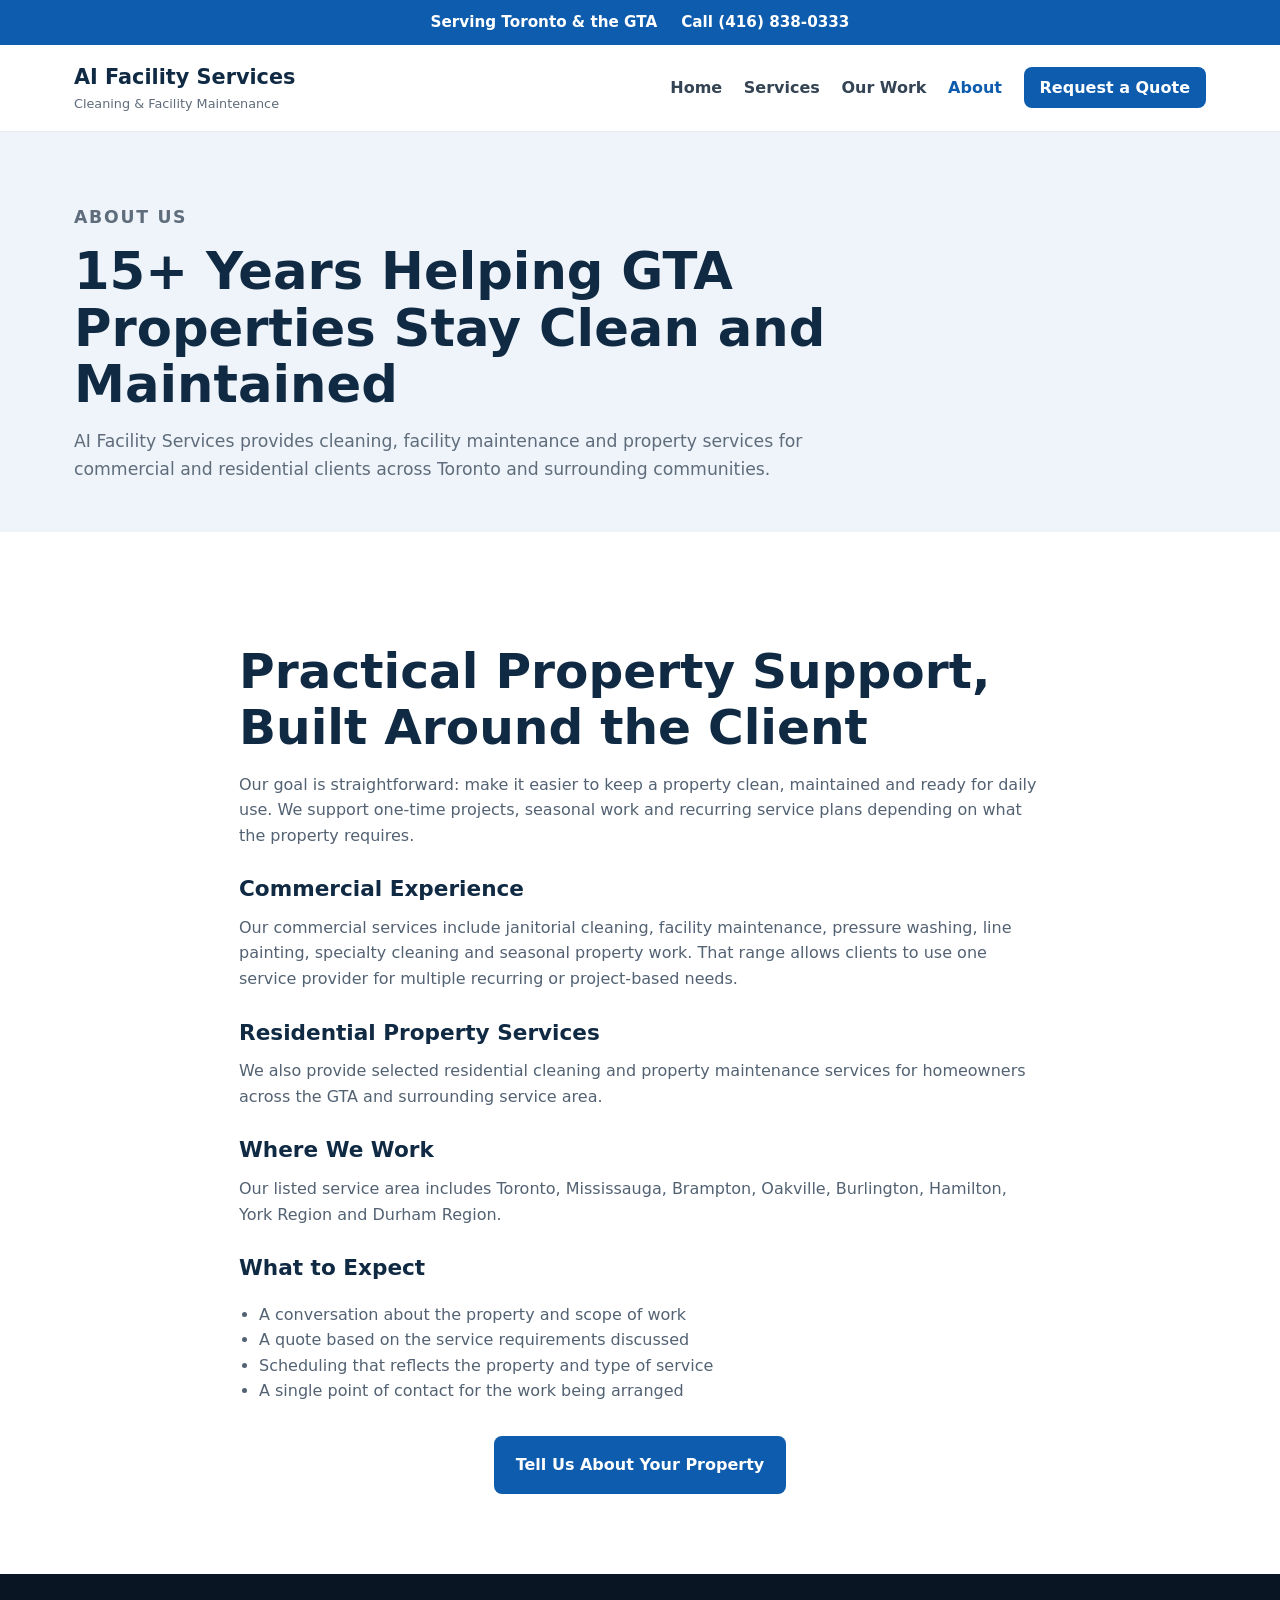
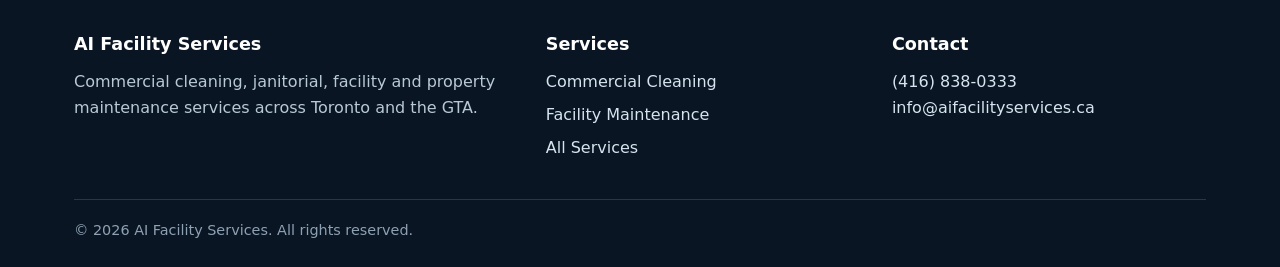
==== commit 0b8d5f2e: "Strengthen about page with local trust signals" ====
--- a/about.html
+++ b/about.html
@@ -1,104 +1,31 @@
 <!DOCTYPE html>
-<html lang="en">
+<html lang="en-CA">
 <head>
     <meta charset="UTF-8">
     <meta name="viewport" content="width=device-width, initial-scale=1.0">
-    <meta name="description" content="Learn about AI Facility Services - your trusted partner for professional cleaning and maintenance in the Greater Toronto Area.">
-    <title>About Us - AI Facility Services</title>
+    <meta name="description" content="Learn about AI Facility Services, a GTA cleaning and facility maintenance company with 15+ years of experience serving commercial and residential properties.">
+    <link rel="canonical" href="https://aifacilityservices.ca/about.html">
+    <title>About AI Facility Services | Toronto & GTA</title>
     <link rel="stylesheet" href="css/style.css">
 </head>
 <body>
-    <div class="header-contact">
-        <a href="tel:+14168380333">Call Now: +1 (416) 838-0333</a>
-    </div>
-
-    <header>
-        <nav>
-            <div class="logo">
-                <h1>AI Facility Services</h1>
-                <p class="tagline">Complete Property Solutions</p>
-            </div>
-            <ul class="nav-menu">
-                <li><a href="index.html">Home</a></li>
-                <li><a href="services.html">Services</a></li>
-                <li><a href="gallery.html">Gallery</a></li>
-                <li><a href="about.html" class="active">About</a></li>
-                <li><a href="contact.html">Contact</a></li>
-            </ul>
-        </nav>
-    </header>
-
-    <section class="page-hero" style="--hero-image: url('https://images.unsplash.com/photo-1545239351-1141bd82e8a6?auto=format&fit=crop&w=1800&q=80');">
-        <div class="hero-content">
-            <p class="eyebrow">About AI Facility Services</p>
-            <h2>Your Professional Property Care Partner</h2>
-            <p>Delivering dependable cleaning and maintenance programs for commercial and residential clients throughout the GTA.</p>
-        </div>
-    </section>
-
-    <section class="section section-light">
-        <div class="container split-layout">
-            <div>
-                <h2>Our Mission</h2>
-                <p>At AI Facility Services, our mission is to provide exceptional cleaning, maintenance, and repair solutions that exceed client expectations. We believe a clean, well-maintained property strengthens your operations and reflects your standards.</p>
-                <p>From one-time deep cleans to recurring service programs, we tailor each plan for performance, reliability, and long-term value.</p>
-                <ul class="feature-list">
-                    <li>Trained and experienced service teams</li>
-                    <li>Transparent pricing with clear scope</li>
-                    <li>Flexible scheduling around your operations</li>
-                    <li>Quality-driven results with responsive communication</li>
-                </ul>
-            </div>
-            <div>
-                <article class="media-card">
-                    <img src="https://images.unsplash.com/photo-1600880292089-90a7e086ee0c?auto=format&fit=crop&w=1200&q=80" alt="Facility management professionals reviewing building operations">
-                    <div class="media-content">
-                        <h3>Reliable, Accountable Service</h3>
-                        <p>We focus on consistency, professionalism, and measurable cleaning outcomes.</p>
-                    </div>
-                </article>
-            </div>
-        </div>
-    </section>
-
-    <section class="section section-dark">
-        <div class="container">
-            <div class="section-heading">
-                <h2>Serving the Greater Toronto Area</h2>
-                <p>We support clients across Toronto and surrounding communities with efficient service coordination and high-quality execution.</p>
-            </div>
-            <div class="centered-action">
-                <a href="contact.html" class="btn btn-primary">Get in Touch</a>
-            </div>
-        </div>
-    </section>
-
-    <footer>
-        <div class="container">
-            <div class="footer-content">
-                <div class="footer-section">
-                    <h4>AI Facility Services</h4>
-                    <p>Complete property solutions for residential and commercial clients.</p>
-                </div>
-                <div class="footer-section">
-                    <h4>Quick Links</h4>
-                    <ul>
-                        <li><a href="services.html">Services</a></li>
-                        <li><a href="gallery.html">Gallery</a></li>
-                        <li><a href="about.html">About</a></li>
-                        <li><a href="contact.html">Contact</a></li>
-                    </ul>
-                </div>
-                <div class="footer-section">
-                    <h4>Contact</h4>
-                    <p><a href="tel:+14168380333">+1 (416) 838-0333</a></p>
-                    <p><a href="mailto:info@aifacilityservices.ca">info@aifacilityservices.ca</a></p>
-                </div>
-            </div>
-            <div class="footer-bottom">
-                <p>&copy; 2024 AI Facility Services. All rights reserved.</p>
-            </div>
-        </div>
-    </footer>
-</body>
-</html>
+    <div class="header-contact"><span>Serving Toronto & the GTA</span><a href="tel:+14168380333">Call (416) 838-0333</a></div>
+    <header><nav aria-label="Main navigation"><a class="brand" href="index.html"><span class="brand-name">AI Facility Services</span><span class="tagline">Cleaning & Facility Maintenance</span></a><ul class="nav-menu"><li><a href="index.html">Home</a></li><li><a href="services.html">Services</a></li><li><a href="gallery.html">Our Work</a></li><li><a href="about.html" class="active">About</a></li><li><a class="nav-cta" href="contact.html">Request a Quote</a></li></ul></nav></header>
+    <main>
+        <section class="page-hero"><div class="container"><p class="section-kicker">About us</p><h1>15+ Years Helping GTA Properties Stay Clean and Maintained</h1><p>AI Facility Services provides cleaning, facility maintenance and property services for commercial and residential clients across Toronto and surrounding communities.</p></div></section>
+        <section><div class="container content-narrow">
+            <h2>Practical Property Support, Built Around the Client</h2>
+            <p>Our goal is straightforward: make it easier to keep a property clean, maintained and ready for daily use. We support one-time projects, seasonal work and recurring service plans depending on what the property requires.</p>
+            <h3>Commercial Experience</h3>
+            <p>Our commercial services include janitorial cleaning, facility maintenance, pressure washing, line painting, specialty cleaning and seasonal property work. That range allows clients to use one service provider for multiple recurring or project-based needs.</p>
+            <h3>Residential Property Services</h3>
+            <p>We also provide selected residential cleaning and property maintenance services for homeowners across the GTA and surrounding service area.</p>
+            <h3>Where We Work</h3>
+            <p>Our listed service area includes Toronto, Mississauga, Brampton, Oakville, Burlington, Hamilton, York Region and Durham Region.</p>
+            <h3>What to Expect</h3>
+            <ul><li>A conversation about the property and scope of work</li><li>A quote based on the service requirements discussed</li><li>Scheduling that reflects the property and type of service</li><li>A single point of contact for the work being arranged</li></ul>
+            <div class="centered-action"><a href="contact.html" class="cta-button">Tell Us About Your Property</a></div>
+        </div></section>
+    </main>
+    <footer><div class="container"><div class="footer-content"><div class="footer-section"><h2>AI Facility Services</h2><p>Commercial cleaning, janitorial, facility and property maintenance services across Toronto and the GTA.</p></div><div class="footer-section"><h2>Services</h2><ul><li><a href="commercial-cleaning.html">Commercial Cleaning</a></li><li><a href="facility-maintenance.html">Facility Maintenance</a></li><li><a href="services.html">All Services</a></li></ul></div><div class="footer-section"><h2>Contact</h2><p><a href="tel:+14168380333">(416) 838-0333</a></p><p><a href="mailto:info@aifacilityservices.ca">info@aifacilityservices.ca</a></p></div></div><div class="footer-bottom"><p>&copy; 2026 AI Facility Services. All rights reserved.</p></div></div></footer>
+</body></html>
--- a/css/style.css
+++ b/css/style.css
@@ -1,454 +1 @@
-:root {
-    --bg-primary: #0f1112;
-    --bg-secondary: #171a1c;
-    --bg-tertiary: #1f2326;
-    --text-primary: #f0f3f2;
-    --text-secondary: #b6c0bc;
-    --accent: #28a36a;
-    --accent-dark: #1f7f53;
-    --border: #2e3438;
-    --shadow: 0 12px 35px rgba(0, 0, 0, 0.32);
-}
-
-* {
-    margin: 0;
-    padding: 0;
-    box-sizing: border-box;
-}
-
-body {
-    font-family: 'Segoe UI', Tahoma, Geneva, Verdana, sans-serif;
-    line-height: 1.7;
-    background: var(--bg-primary);
-    color: var(--text-secondary);
-}
-
-a {
-    color: inherit;
-}
-
-.container {
-    max-width: 1180px;
-    margin: 0 auto;
-    padding: 0 1.5rem;
-}
-
-.header-contact {
-    background: var(--accent);
-    color: #07130d;
-    text-align: center;
-    padding: 0.75rem 1rem;
-    font-weight: 700;
-    letter-spacing: 0.02em;
-}
-
-.header-contact a {
-    text-decoration: none;
-}
-
-header {
-    background: rgba(12, 14, 15, 0.95);
-    border-bottom: 1px solid var(--border);
-    position: sticky;
-    top: 0;
-    z-index: 100;
-    backdrop-filter: blur(8px);
-}
-
-header nav {
-    max-width: 1180px;
-    margin: 0 auto;
-    padding: 1rem 1.5rem;
-    display: flex;
-    align-items: center;
-    justify-content: space-between;
-    gap: 1rem;
-}
-
-.logo h1 {
-    color: var(--text-primary);
-    font-size: 1.5rem;
-    font-weight: 700;
-}
-
-.tagline {
-    color: var(--text-secondary);
-    font-size: 0.85rem;
-}
-
-.nav-menu {
-    list-style: none;
-    display: flex;
-    align-items: center;
-    gap: 1.25rem;
-}
-
-.nav-menu a {
-    text-decoration: none;
-    color: var(--text-secondary);
-    font-weight: 600;
-    font-size: 0.95rem;
-    transition: color 0.25s ease;
-}
-
-.nav-menu a:hover,
-.nav-menu a.active {
-    color: var(--accent);
-}
-
-.hero,
-.page-hero {
-    position: relative;
-    min-height: 64vh;
-    padding: 6rem 1.5rem;
-    display: flex;
-    align-items: center;
-    justify-content: center;
-    text-align: center;
-    overflow: hidden;
-    border-bottom: 1px solid var(--border);
-}
-
-.hero-home {
-    --hero-image: url('https://images.unsplash.com/photo-1520607162513-77705c0f0d4a?auto=format&fit=crop&w=1800&q=80');
-}
-
-.hero::before,
-.page-hero::before {
-    content: "";
-    position: absolute;
-    inset: 0;
-    background-image: linear-gradient(rgba(7, 10, 9, 0.7), rgba(7, 10, 9, 0.7)), var(--hero-image);
-    background-size: cover;
-    background-position: center;
-}
-
-.hero-content {
-    position: relative;
-    z-index: 1;
-    max-width: 800px;
-}
-
-.eyebrow {
-    color: #8ad8af;
-    text-transform: uppercase;
-    letter-spacing: 0.12em;
-    font-size: 0.82rem;
-    font-weight: 700;
-    margin-bottom: 0.85rem;
-}
-
-.hero-content h2 {
-    color: #ffffff;
-    font-size: clamp(2rem, 4.5vw, 3.4rem);
-    line-height: 1.15;
-    margin-bottom: 1rem;
-}
-
-.hero-content p {
-    color: #d8e2de;
-    font-size: 1.1rem;
-}
-
-.hero-buttons {
-    display: flex;
-    justify-content: center;
-    flex-wrap: wrap;
-    gap: 0.85rem;
-    margin-top: 2rem;
-}
-
-.btn {
-    display: inline-block;
-    padding: 0.9rem 1.5rem;
-    border-radius: 0.45rem;
-    border: 1px solid transparent;
-    text-decoration: none;
-    font-weight: 700;
-    transition: all 0.25s ease;
-}
-
-.btn-primary {
-    background: var(--accent);
-    color: #07130d;
-}
-
-.btn-primary:hover {
-    background: #34b978;
-    transform: translateY(-1px);
-}
-
-.btn-secondary {
-    background: transparent;
-    border-color: #89bfa2;
-    color: #d9efe3;
-}
-
-.btn-secondary:hover {
-    border-color: var(--accent);
-    color: #ffffff;
-}
-
-.section {
-    padding: 4.5rem 0;
-}
-
-.section-dark {
-    background: var(--bg-primary);
-}
-
-.section-light {
-    background: var(--bg-secondary);
-}
-
-.section-cta {
-    background: linear-gradient(135deg, #131718 0%, #1d3326 100%);
-    text-align: center;
-    border-top: 1px solid var(--border);
-    border-bottom: 1px solid var(--border);
-}
-
-.section-heading {
-    max-width: 760px;
-    margin: 0 auto 2.4rem;
-    text-align: center;
-}
-
-h2 {
-    color: var(--text-primary);
-    font-size: clamp(1.9rem, 3vw, 2.5rem);
-    line-height: 1.2;
-    margin-bottom: 0.85rem;
-}
-
-.section-heading p,
-.section-cta p,
-p {
-    color: var(--text-secondary);
-}
-
-.stats-grid,
-.service-grid,
-.media-grid {
-    display: grid;
-    grid-template-columns: repeat(auto-fit, minmax(230px, 1fr));
-    gap: 1.25rem;
-}
-
-.media-grid.two-col {
-    grid-template-columns: repeat(auto-fit, minmax(280px, 1fr));
-}
-
-.stat-card,
-.service-card,
-.media-card,
-.contact-form,
-.contact-panel {
-    background: var(--bg-tertiary);
-    border: 1px solid var(--border);
-    border-radius: 0.8rem;
-    box-shadow: var(--shadow);
-}
-
-.stat-card,
-.service-card {
-    padding: 1.4rem;
-}
-
-.stat-card h3,
-.service-card h3,
-.media-content h3 {
-    color: var(--text-primary);
-    margin-bottom: 0.45rem;
-}
-
-.service-card {
-    border-top: 3px solid var(--accent);
-}
-
-.media-card {
-    overflow: hidden;
-}
-
-.media-card img {
-    width: 100%;
-    height: 220px;
-    object-fit: cover;
-    display: block;
-}
-
-.media-card.compact img {
-    height: 180px;
-}
-
-.media-content {
-    padding: 1.2rem;
-}
-
-.centered-action {
-    text-align: center;
-    margin-top: 2rem;
-}
-
-.split-layout,
-.contact-layout {
-    display: grid;
-    grid-template-columns: repeat(2, minmax(0, 1fr));
-    gap: 1.5rem;
-    align-items: start;
-}
-
-.feature-list {
-    margin: 1rem 0 0 1.1rem;
-    color: var(--text-secondary);
-}
-
-.contact-panel {
-    padding: 1.5rem;
-}
-
-.contact-info-list {
-    margin: 1rem 0 1.5rem;
-}
-
-.contact-info-list a {
-    color: #97e2ba;
-    text-decoration: none;
-}
-
-.contact-info-list a:hover {
-    text-decoration: underline;
-}
-
-.contact-form {
-    padding: 1.5rem;
-}
-
-.form-group {
-    margin-bottom: 1rem;
-}
-
-.form-group label {
-    display: block;
-    color: #dbe6e1;
-    margin-bottom: 0.35rem;
-    font-weight: 600;
-}
-
-.form-group input,
-.form-group select,
-.form-group textarea {
-    width: 100%;
-    background: #131617;
-    border: 1px solid #3a4145;
-    border-radius: 0.45rem;
-    padding: 0.75rem;
-    color: #ecf4f0;
-    font: inherit;
-}
-
-.form-group input:focus,
-.form-group select:focus,
-.form-group textarea:focus {
-    outline: none;
-    border-color: var(--accent);
-    box-shadow: 0 0 0 2px rgba(40, 163, 106, 0.18);
-}
-
-.form-group textarea {
-    min-height: 130px;
-    resize: vertical;
-}
-
-.form-submit {
-    width: 100%;
-    border: none;
-    border-radius: 0.45rem;
-    background: var(--accent);
-    color: #07130d;
-    font-weight: 700;
-    font-size: 1rem;
-    padding: 0.9rem;
-    cursor: pointer;
-    transition: background 0.25s ease;
-}
-
-.form-submit:hover {
-    background: #34b978;
-}
-
-footer {
-    background: #0a0c0d;
-    border-top: 1px solid var(--border);
-    padding: 2.6rem 0 1rem;
-}
-
-.footer-content {
-    display: grid;
-    grid-template-columns: repeat(auto-fit, minmax(210px, 1fr));
-    gap: 1.4rem;
-}
-
-.footer-section h4 {
-    color: var(--text-primary);
-    margin-bottom: 0.45rem;
-}
-
-.footer-section p,
-.footer-section a {
-    color: var(--text-secondary);
-    text-decoration: none;
-}
-
-.footer-section ul {
-    list-style: none;
-}
-
-.footer-section li {
-    margin-bottom: 0.35rem;
-}
-
-.footer-section a:hover {
-    color: var(--accent);
-}
-
-.footer-bottom {
-    margin-top: 1.4rem;
-    padding-top: 1rem;
-    border-top: 1px solid #23282b;
-    color: #8f9894;
-    text-align: center;
-}
-
-@media (max-width: 900px) {
-    header nav {
-        flex-direction: column;
-        align-items: flex-start;
-    }
-
-    .nav-menu {
-        flex-wrap: wrap;
-    }
-
-    .split-layout,
-    .contact-layout {
-        grid-template-columns: 1fr;
-    }
-}
-
-@media (max-width: 640px) {
-    .hero,
-    .page-hero {
-        min-height: 56vh;
-        padding: 5rem 1rem;
-    }
-
-    .hero-buttons {
-        flex-direction: column;
-        align-items: stretch;
-    }
-
-    .btn {
-        text-align: center;
-    }
-}
+*{margin:0;padding:0;box-sizing:border-box}html{scroll-behavior:smooth}body{font-family:Inter,ui-sans-serif,system-ui,-apple-system,BlinkMacSystemFont,"Segoe UI",sans-serif;line-height:1.6;color:#172033;background:#fff}a{color:inherit}img{max-width:100%;display:block}.container{max-width:1180px;margin:0 auto;padding:0 1.5rem}.header-contact{display:flex;justify-content:center;gap:1.5rem;flex-wrap:wrap;background:#0e5cad;color:#fff;padding:.65rem 1.5rem;font-size:.95rem;font-weight:700}.header-contact a{text-decoration:none}.header-contact a:hover{text-decoration:underline}header{background:#fff;position:sticky;top:0;z-index:20;border-bottom:1px solid #e7ebf0}header nav{max-width:1180px;margin:0 auto;padding:1rem 1.5rem;display:flex;align-items:center;justify-content:space-between;gap:2rem}.brand{text-decoration:none;display:flex;flex-direction:column}.brand-name{font-weight:800;color:#102a43;font-size:1.3rem}.tagline{font-size:.8rem;color:#5f6c7b}.nav-menu{display:flex;gap:1.35rem;align-items:center;list-style:none}.nav-menu a{text-decoration:none;font-weight:650;color:#344454}.nav-menu a:hover,.nav-menu a.active{color:#0e5cad}.nav-cta{background:#0e5cad;color:#fff!important;padding:.7rem 1rem;border-radius:8px}.nav-cta:hover{background:#0a4d92}.hero{background:linear-gradient(135deg,#0e2238 0%,#173e66 100%);color:#fff;padding:6.5rem 0 5.5rem}.hero-inner{max-width:1000px}.eyebrow,.section-kicker{text-transform:uppercase;letter-spacing:.1em;font-size:.8rem;font-weight:800;color:#0e5cad;margin-bottom:.75rem}.light{color:#8dc5ff}.hero h1{font-size:clamp(2.4rem,5vw,4.8rem);line-height:1.03;max-width:1000px;margin-bottom:1.35rem}.hero-lead{font-size:1.22rem;max-width:800px;color:#d8e4ee;margin-bottom:2rem}.hero-buttons{display:flex;gap:1rem;flex-wrap:wrap}.cta-button,.cta-button-secondary{display:inline-block;text-decoration:none;font-weight:800;border-radius:8px;padding:1rem 1.35rem;transition:.2s ease}.cta-button{background:#0e5cad;color:#fff}.cta-button:hover{background:#0a4d92;transform:translateY(-1px)}.cta-button-secondary{background:#fff;color:#0e5cad;border:1px solid #d6e2ec}.cta-button-secondary:hover{background:#f3f7fa}.trust-list{display:flex;flex-wrap:wrap;gap:.85rem 1.4rem;list-style:none;margin-top:2rem;color:#d8e4ee;font-weight:650}.trust-list li:before{content:"✓";color:#7fd38f;margin-right:.45rem}section{padding:5rem 0}section h2{font-size:clamp(2rem,3.8vw,3.2rem);line-height:1.15;color:#102a43;margin-bottom:1rem}.section-intro{max-width:760px;color:#5f6c7b;font-size:1.08rem;margin-bottom:2.5rem}.quick-services,.services,.gallery{background:#f7f9fc}.services-preview,.service-grid,.benefits,.process-grid,.gallery-grid{display:grid;grid-template-columns:repeat(auto-fit,minmax(240px,1fr));gap:1.25rem}.service-preview,.service-card,.gallery-item{background:#fff;border:1px solid #e3e8ee;border-radius:12px;padding:1.5rem;text-decoration:none;box-shadow:0 8px 30px rgba(16,42,67,.05)}.service-preview:hover,.service-card:hover,.gallery-item:hover{border-color:#a8c8e8;transform:translateY(-2px)}.service-preview h3,.service-card h3,.gallery-item h3{color:#102a43;margin:.4rem 0 .65rem;font-size:1.25rem}.service-preview p,.service-card p,.gallery-item p{color:#5f6c7b}.service-icon{color:#0e5cad}.text-link{display:inline-block;margin-top:1rem;color:#0e5cad;font-weight:800}.centered-action{text-align:center;margin-top:2rem}.why-choose-us{background:#0f2235;color:#fff}.why-choose-us h2{color:#fff}.benefit-card{border:1px solid rgba(255,255,255,.15);border-radius:12px;padding:1.5rem;background:rgba(255,255,255,.04)}.benefit-card h3{color:#fff;margin-bottom:.5rem}.benefit-card p{color:#c6d5e3}.process-step{padding:1rem}.process-step span{display:inline-flex;width:2.2rem;height:2.2rem;border-radius:50%;align-items:center;justify-content:center;background:#0e5cad;color:#fff;font-weight:800;margin-bottom:.8rem}.process-step h3{margin-bottom:.4rem;color:#102a43}.process-step p{color:#5f6c7b}.service-area-section{background:#eef4f9}.service-area-grid{display:grid;grid-template-columns:1.3fr 1fr;gap:3rem;align-items:start}.service-area-grid p{color:#5f6c7b}.area-list{display:grid;grid-template-columns:1fr 1fr;gap:.75rem;list-style:none}.area-list li{background:#fff;border:1px solid #dae4ed;border-radius:8px;padding:.85rem 1rem;font-weight:700}.cta-section{background:#0e5cad;color:#fff;text-align:center}.cta-section h2{color:#fff}.cta-section p{max-width:720px;margin:0 auto 1.5rem;color:#e7f2fb}.cta-section .hero-buttons{justify-content:center}.cta-on-blue{background:#fff;color:#0e5cad}.cta-on-blue:hover{background:#edf6ff}.page-hero{padding:4.5rem 0 3rem;background:#eef4f9}.page-hero h1{font-size:clamp(2.2rem,4vw,3.6rem);line-height:1.1;color:#102a43;max-width:900px;margin-bottom:1rem}.page-hero p{max-width:760px;color:#5f6c7b;font-size:1.08rem}.service-card{display:flex;flex-direction:column}.service-card a{margin-top:auto;padding-top:1rem;color:#0e5cad;font-weight:800;text-decoration:none}.service-card[id]{scroll-margin-top:110px}.content-narrow{max-width:850px;margin:0 auto}.content-narrow h2{text-align:left;margin-top:2rem}.content-narrow h3{font-size:1.35rem;color:#102a43;margin:1.5rem 0 .5rem}.content-narrow p,.content-narrow li{color:#536273}.content-narrow ul{padding-left:1.25rem;margin:1rem 0}.quote-grid{display:grid;grid-template-columns:.9fr 1.1fr;gap:2rem;align-items:start}.contact-panel{background:#eef4f9;border-radius:12px;padding:1.5rem}.contact-panel h2{font-size:1.6rem}.contact-panel p{margin:.6rem 0;color:#536273}.contact-form{background:#fff;border:1px solid #e0e6ed;border-radius:12px;padding:1.5rem}.form-group{margin-bottom:1rem}.form-group label{display:block;font-weight:750;margin-bottom:.35rem}.form-group input,.form-group textarea,.form-group select{width:100%;padding:.85rem;border:1px solid #c9d4df;border-radius:8px;font:inherit;background:#fff}.form-group textarea{min-height:150px;resize:vertical}.form-row{display:grid;grid-template-columns:1fr 1fr;gap:1rem}.form-submit{width:100%;border:0;background:#0e5cad;color:#fff;font:inherit;font-weight:800;border-radius:8px;padding:1rem;cursor:pointer}.form-submit:hover{background:#0a4d92}.form-note{font-size:.9rem;color:#6c7784;margin-top:.8rem}.gallery-placeholder{border:2px dashed #c8d5df;border-radius:12px;padding:2rem;text-align:center;background:#fff}.gallery-placeholder strong{display:block;color:#102a43;margin-bottom:.4rem}footer{background:#091522;color:#fff;padding:3.5rem 0 1.5rem}.footer-content{display:grid;grid-template-columns:1.4fr 1fr 1fr;gap:2rem}.footer-section h2{font-size:1.1rem;color:#fff;margin-bottom:.7rem}.footer-section p{color:#b9c8d5}.footer-section ul{list-style:none}.footer-section li{margin:.45rem 0}.footer-section a{text-decoration:none;color:#d5e4ef}.footer-section a:hover{text-decoration:underline}.footer-bottom{border-top:1px solid #24384b;margin-top:2rem;padding-top:1.2rem;color:#8ea1b2;font-size:.9rem}@media(max-width:800px){header nav{flex-direction:column;align-items:flex-start}.nav-menu{flex-wrap:wrap;gap:.8rem 1rem}.hero{padding:4.5rem 0}.service-area-grid,.quote-grid,.footer-content{grid-template-columns:1fr}.form-row{grid-template-columns:1fr}.area-list{grid-template-columns:1fr}}
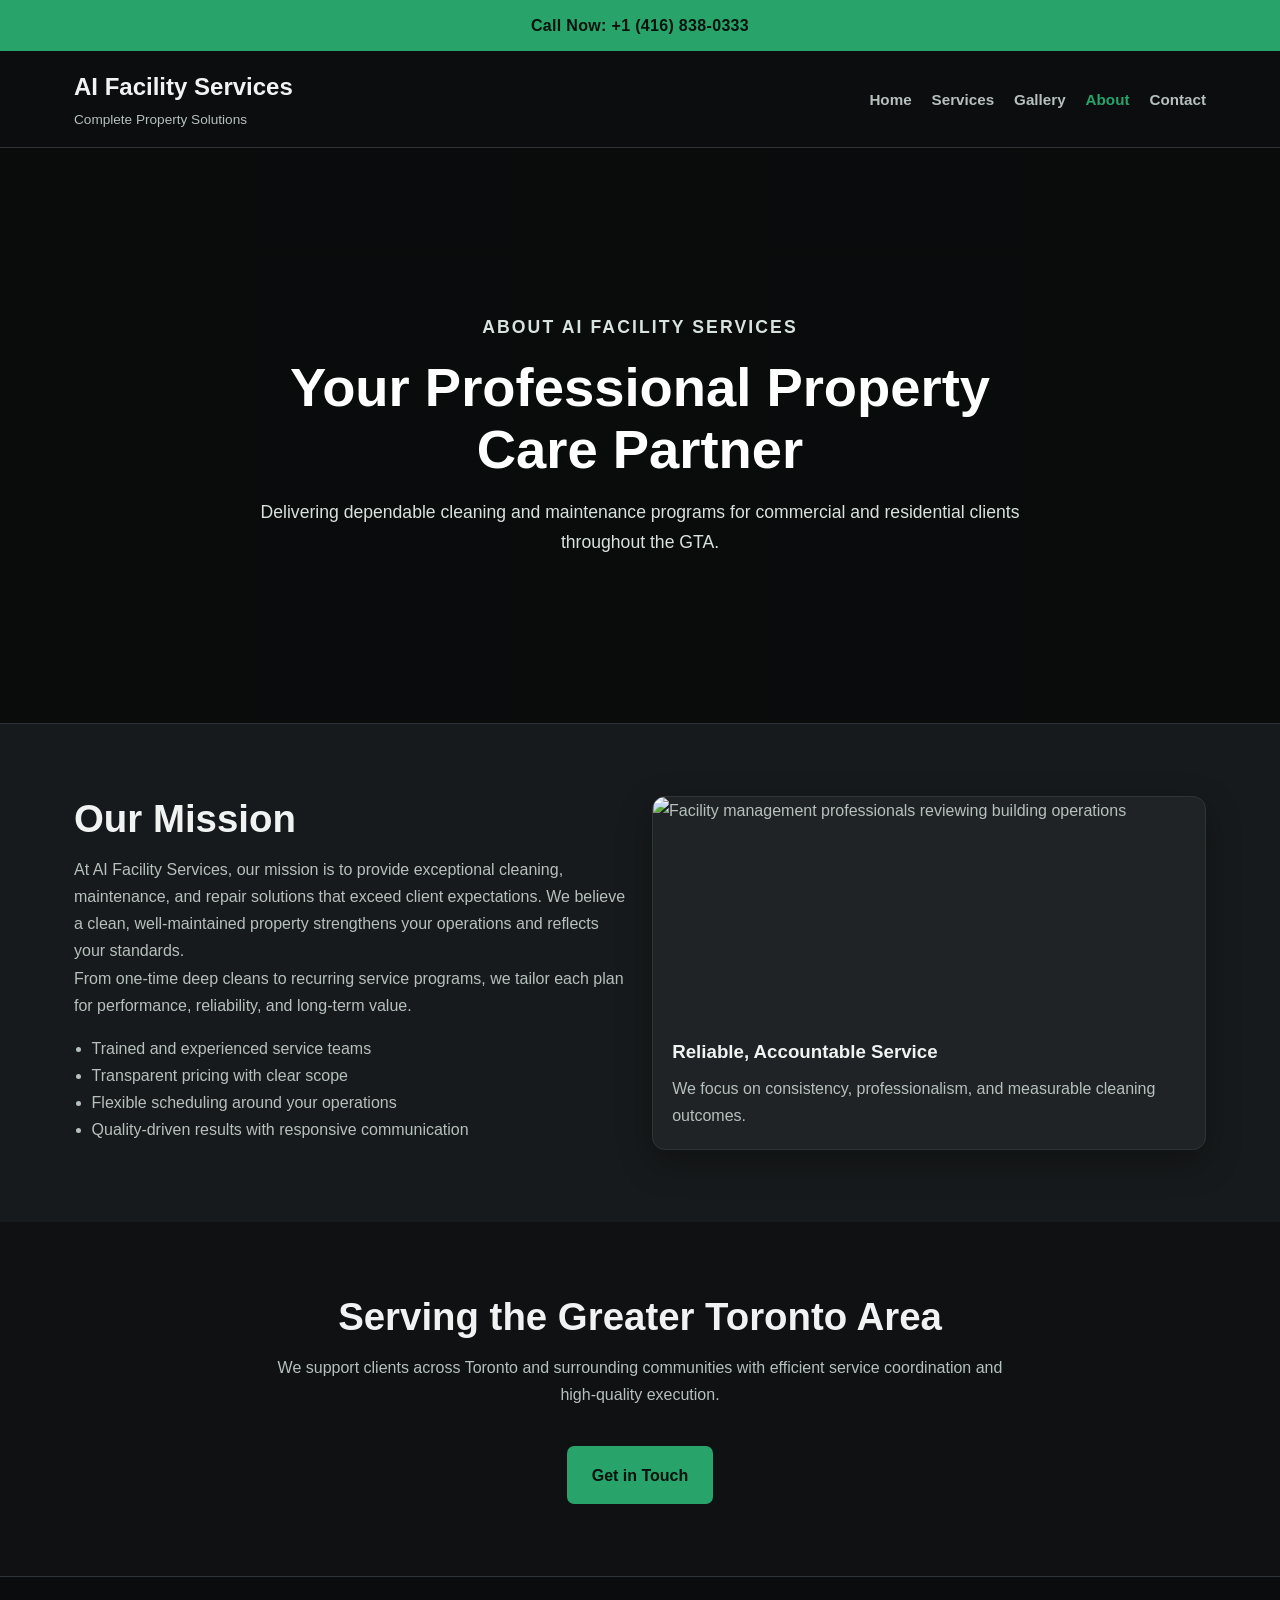
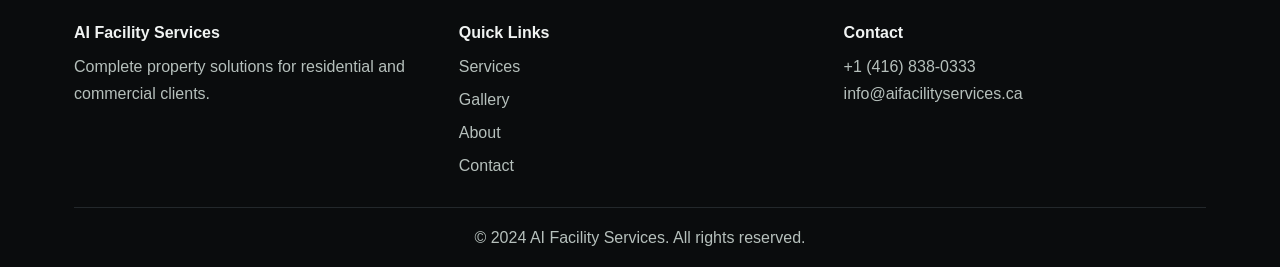
==== commit e53d2db8: "Merge pull request #1 from aifacilityservices/copilot/redesign-website-appearance Redesign site with" ====
--- a/about.html
+++ b/about.html
@@ -1,31 +1,104 @@
 <!DOCTYPE html>
-<html lang="en-CA">
+<html lang="en">
 <head>
     <meta charset="UTF-8">
     <meta name="viewport" content="width=device-width, initial-scale=1.0">
-    <meta name="description" content="Learn about AI Facility Services, a GTA cleaning and facility maintenance company with 15+ years of experience serving commercial and residential properties.">
-    <link rel="canonical" href="https://aifacilityservices.ca/about.html">
-    <title>About AI Facility Services | Toronto & GTA</title>
+    <meta name="description" content="Learn about AI Facility Services - your trusted partner for professional cleaning and maintenance in the Greater Toronto Area.">
+    <title>About Us - AI Facility Services</title>
     <link rel="stylesheet" href="css/style.css">
 </head>
 <body>
-    <div class="header-contact"><span>Serving Toronto & the GTA</span><a href="tel:+14168380333">Call (416) 838-0333</a></div>
-    <header><nav aria-label="Main navigation"><a class="brand" href="index.html"><span class="brand-name">AI Facility Services</span><span class="tagline">Cleaning & Facility Maintenance</span></a><ul class="nav-menu"><li><a href="index.html">Home</a></li><li><a href="services.html">Services</a></li><li><a href="gallery.html">Our Work</a></li><li><a href="about.html" class="active">About</a></li><li><a class="nav-cta" href="contact.html">Request a Quote</a></li></ul></nav></header>
-    <main>
-        <section class="page-hero"><div class="container"><p class="section-kicker">About us</p><h1>15+ Years Helping GTA Properties Stay Clean and Maintained</h1><p>AI Facility Services provides cleaning, facility maintenance and property services for commercial and residential clients across Toronto and surrounding communities.</p></div></section>
-        <section><div class="container content-narrow">
-            <h2>Practical Property Support, Built Around the Client</h2>
-            <p>Our goal is straightforward: make it easier to keep a property clean, maintained and ready for daily use. We support one-time projects, seasonal work and recurring service plans depending on what the property requires.</p>
-            <h3>Commercial Experience</h3>
-            <p>Our commercial services include janitorial cleaning, facility maintenance, pressure washing, line painting, specialty cleaning and seasonal property work. That range allows clients to use one service provider for multiple recurring or project-based needs.</p>
-            <h3>Residential Property Services</h3>
-            <p>We also provide selected residential cleaning and property maintenance services for homeowners across the GTA and surrounding service area.</p>
-            <h3>Where We Work</h3>
-            <p>Our listed service area includes Toronto, Mississauga, Brampton, Oakville, Burlington, Hamilton, York Region and Durham Region.</p>
-            <h3>What to Expect</h3>
-            <ul><li>A conversation about the property and scope of work</li><li>A quote based on the service requirements discussed</li><li>Scheduling that reflects the property and type of service</li><li>A single point of contact for the work being arranged</li></ul>
-            <div class="centered-action"><a href="contact.html" class="cta-button">Tell Us About Your Property</a></div>
-        </div></section>
-    </main>
-    <footer><div class="container"><div class="footer-content"><div class="footer-section"><h2>AI Facility Services</h2><p>Commercial cleaning, janitorial, facility and property maintenance services across Toronto and the GTA.</p></div><div class="footer-section"><h2>Services</h2><ul><li><a href="commercial-cleaning.html">Commercial Cleaning</a></li><li><a href="facility-maintenance.html">Facility Maintenance</a></li><li><a href="services.html">All Services</a></li></ul></div><div class="footer-section"><h2>Contact</h2><p><a href="tel:+14168380333">(416) 838-0333</a></p><p><a href="mailto:info@aifacilityservices.ca">info@aifacilityservices.ca</a></p></div></div><div class="footer-bottom"><p>&copy; 2026 AI Facility Services. All rights reserved.</p></div></div></footer>
-</body></html>+    <div class="header-contact">
+        <a href="tel:+14168380333">Call Now: +1 (416) 838-0333</a>
+    </div>
+
+    <header>
+        <nav>
+            <div class="logo">
+                <h1>AI Facility Services</h1>
+                <p class="tagline">Complete Property Solutions</p>
+            </div>
+            <ul class="nav-menu">
+                <li><a href="index.html">Home</a></li>
+                <li><a href="services.html">Services</a></li>
+                <li><a href="gallery.html">Gallery</a></li>
+                <li><a href="about.html" class="active">About</a></li>
+                <li><a href="contact.html">Contact</a></li>
+            </ul>
+        </nav>
+    </header>
+
+    <section class="page-hero" style="--hero-image: url('https://images.unsplash.com/photo-1545239351-1141bd82e8a6?auto=format&fit=crop&w=1800&q=80');">
+        <div class="hero-content">
+            <p class="eyebrow">About AI Facility Services</p>
+            <h2>Your Professional Property Care Partner</h2>
+            <p>Delivering dependable cleaning and maintenance programs for commercial and residential clients throughout the GTA.</p>
+        </div>
+    </section>
+
+    <section class="section section-light">
+        <div class="container split-layout">
+            <div>
+                <h2>Our Mission</h2>
+                <p>At AI Facility Services, our mission is to provide exceptional cleaning, maintenance, and repair solutions that exceed client expectations. We believe a clean, well-maintained property strengthens your operations and reflects your standards.</p>
+                <p>From one-time deep cleans to recurring service programs, we tailor each plan for performance, reliability, and long-term value.</p>
+                <ul class="feature-list">
+                    <li>Trained and experienced service teams</li>
+                    <li>Transparent pricing with clear scope</li>
+                    <li>Flexible scheduling around your operations</li>
+                    <li>Quality-driven results with responsive communication</li>
+                </ul>
+            </div>
+            <div>
+                <article class="media-card">
+                    <img src="https://images.unsplash.com/photo-1600880292089-90a7e086ee0c?auto=format&fit=crop&w=1200&q=80" alt="Facility management professionals reviewing building operations">
+                    <div class="media-content">
+                        <h3>Reliable, Accountable Service</h3>
+                        <p>We focus on consistency, professionalism, and measurable cleaning outcomes.</p>
+                    </div>
+                </article>
+            </div>
+        </div>
+    </section>
+
+    <section class="section section-dark">
+        <div class="container">
+            <div class="section-heading">
+                <h2>Serving the Greater Toronto Area</h2>
+                <p>We support clients across Toronto and surrounding communities with efficient service coordination and high-quality execution.</p>
+            </div>
+            <div class="centered-action">
+                <a href="contact.html" class="btn btn-primary">Get in Touch</a>
+            </div>
+        </div>
+    </section>
+
+    <footer>
+        <div class="container">
+            <div class="footer-content">
+                <div class="footer-section">
+                    <h4>AI Facility Services</h4>
+                    <p>Complete property solutions for residential and commercial clients.</p>
+                </div>
+                <div class="footer-section">
+                    <h4>Quick Links</h4>
+                    <ul>
+                        <li><a href="services.html">Services</a></li>
+                        <li><a href="gallery.html">Gallery</a></li>
+                        <li><a href="about.html">About</a></li>
+                        <li><a href="contact.html">Contact</a></li>
+                    </ul>
+                </div>
+                <div class="footer-section">
+                    <h4>Contact</h4>
+                    <p><a href="tel:+14168380333">+1 (416) 838-0333</a></p>
+                    <p><a href="mailto:info@aifacilityservices.ca">info@aifacilityservices.ca</a></p>
+                </div>
+            </div>
+            <div class="footer-bottom">
+                <p>&copy; 2024 AI Facility Services. All rights reserved.</p>
+            </div>
+        </div>
+    </footer>
+</body>
+</html>
--- a/css/style.css
+++ b/css/style.css
@@ -1 +1,498 @@
-*{margin:0;padding:0;box-sizing:border-box}html{scroll-behavior:smooth}body{font-family:Inter,ui-sans-serif,system-ui,-apple-system,BlinkMacSystemFont,"Segoe UI",sans-serif;line-height:1.6;color:#172033;background:#fff}a{color:inherit}img{max-width:100%;display:block}.container{max-width:1180px;margin:0 auto;padding:0 1.5rem}.header-contact{display:flex;justify-content:center;gap:1.5rem;flex-wrap:wrap;background:#0e5cad;color:#fff;padding:.65rem 1.5rem;font-size:.95rem;font-weight:700}.header-contact a{text-decoration:none}.header-contact a:hover{text-decoration:underline}header{background:#fff;position:sticky;top:0;z-index:20;border-bottom:1px solid #e7ebf0}header nav{max-width:1180px;margin:0 auto;padding:1rem 1.5rem;display:flex;align-items:center;justify-content:space-between;gap:2rem}.brand{text-decoration:none;display:flex;flex-direction:column}.brand-name{font-weight:800;color:#102a43;font-size:1.3rem}.tagline{font-size:.8rem;color:#5f6c7b}.nav-menu{display:flex;gap:1.35rem;align-items:center;list-style:none}.nav-menu a{text-decoration:none;font-weight:650;color:#344454}.nav-menu a:hover,.nav-menu a.active{color:#0e5cad}.nav-cta{background:#0e5cad;color:#fff!important;padding:.7rem 1rem;border-radius:8px}.nav-cta:hover{background:#0a4d92}.hero{background:linear-gradient(135deg,#0e2238 0%,#173e66 100%);color:#fff;padding:6.5rem 0 5.5rem}.hero-inner{max-width:1000px}.eyebrow,.section-kicker{text-transform:uppercase;letter-spacing:.1em;font-size:.8rem;font-weight:800;color:#0e5cad;margin-bottom:.75rem}.light{color:#8dc5ff}.hero h1{font-size:clamp(2.4rem,5vw,4.8rem);line-height:1.03;max-width:1000px;margin-bottom:1.35rem}.hero-lead{font-size:1.22rem;max-width:800px;color:#d8e4ee;margin-bottom:2rem}.hero-buttons{display:flex;gap:1rem;flex-wrap:wrap}.cta-button,.cta-button-secondary{display:inline-block;text-decoration:none;font-weight:800;border-radius:8px;padding:1rem 1.35rem;transition:.2s ease}.cta-button{background:#0e5cad;color:#fff}.cta-button:hover{background:#0a4d92;transform:translateY(-1px)}.cta-button-secondary{background:#fff;color:#0e5cad;border:1px solid #d6e2ec}.cta-button-secondary:hover{background:#f3f7fa}.trust-list{display:flex;flex-wrap:wrap;gap:.85rem 1.4rem;list-style:none;margin-top:2rem;color:#d8e4ee;font-weight:650}.trust-list li:before{content:"✓";color:#7fd38f;margin-right:.45rem}section{padding:5rem 0}section h2{font-size:clamp(2rem,3.8vw,3.2rem);line-height:1.15;color:#102a43;margin-bottom:1rem}.section-intro{max-width:760px;color:#5f6c7b;font-size:1.08rem;margin-bottom:2.5rem}.quick-services,.services,.gallery{background:#f7f9fc}.services-preview,.service-grid,.benefits,.process-grid,.gallery-grid{display:grid;grid-template-columns:repeat(auto-fit,minmax(240px,1fr));gap:1.25rem}.service-preview,.service-card,.gallery-item{background:#fff;border:1px solid #e3e8ee;border-radius:12px;padding:1.5rem;text-decoration:none;box-shadow:0 8px 30px rgba(16,42,67,.05)}.service-preview:hover,.service-card:hover,.gallery-item:hover{border-color:#a8c8e8;transform:translateY(-2px)}.service-preview h3,.service-card h3,.gallery-item h3{color:#102a43;margin:.4rem 0 .65rem;font-size:1.25rem}.service-preview p,.service-card p,.gallery-item p{color:#5f6c7b}.service-icon{color:#0e5cad}.text-link{display:inline-block;margin-top:1rem;color:#0e5cad;font-weight:800}.centered-action{text-align:center;margin-top:2rem}.why-choose-us{background:#0f2235;color:#fff}.why-choose-us h2{color:#fff}.benefit-card{border:1px solid rgba(255,255,255,.15);border-radius:12px;padding:1.5rem;background:rgba(255,255,255,.04)}.benefit-card h3{color:#fff;margin-bottom:.5rem}.benefit-card p{color:#c6d5e3}.process-step{padding:1rem}.process-step span{display:inline-flex;width:2.2rem;height:2.2rem;border-radius:50%;align-items:center;justify-content:center;background:#0e5cad;color:#fff;font-weight:800;margin-bottom:.8rem}.process-step h3{margin-bottom:.4rem;color:#102a43}.process-step p{color:#5f6c7b}.service-area-section{background:#eef4f9}.service-area-grid{display:grid;grid-template-columns:1.3fr 1fr;gap:3rem;align-items:start}.service-area-grid p{color:#5f6c7b}.area-list{display:grid;grid-template-columns:1fr 1fr;gap:.75rem;list-style:none}.area-list li{background:#fff;border:1px solid #dae4ed;border-radius:8px;padding:.85rem 1rem;font-weight:700}.cta-section{background:#0e5cad;color:#fff;text-align:center}.cta-section h2{color:#fff}.cta-section p{max-width:720px;margin:0 auto 1.5rem;color:#e7f2fb}.cta-section .hero-buttons{justify-content:center}.cta-on-blue{background:#fff;color:#0e5cad}.cta-on-blue:hover{background:#edf6ff}.page-hero{padding:4.5rem 0 3rem;background:#eef4f9}.page-hero h1{font-size:clamp(2.2rem,4vw,3.6rem);line-height:1.1;color:#102a43;max-width:900px;margin-bottom:1rem}.page-hero p{max-width:760px;color:#5f6c7b;font-size:1.08rem}.service-card{display:flex;flex-direction:column}.service-card a{margin-top:auto;padding-top:1rem;color:#0e5cad;font-weight:800;text-decoration:none}.service-card[id]{scroll-margin-top:110px}.content-narrow{max-width:850px;margin:0 auto}.content-narrow h2{text-align:left;margin-top:2rem}.content-narrow h3{font-size:1.35rem;color:#102a43;margin:1.5rem 0 .5rem}.content-narrow p,.content-narrow li{color:#536273}.content-narrow ul{padding-left:1.25rem;margin:1rem 0}.quote-grid{display:grid;grid-template-columns:.9fr 1.1fr;gap:2rem;align-items:start}.contact-panel{background:#eef4f9;border-radius:12px;padding:1.5rem}.contact-panel h2{font-size:1.6rem}.contact-panel p{margin:.6rem 0;color:#536273}.contact-form{background:#fff;border:1px solid #e0e6ed;border-radius:12px;padding:1.5rem}.form-group{margin-bottom:1rem}.form-group label{display:block;font-weight:750;margin-bottom:.35rem}.form-group input,.form-group textarea,.form-group select{width:100%;padding:.85rem;border:1px solid #c9d4df;border-radius:8px;font:inherit;background:#fff}.form-group textarea{min-height:150px;resize:vertical}.form-row{display:grid;grid-template-columns:1fr 1fr;gap:1rem}.form-submit{width:100%;border:0;background:#0e5cad;color:#fff;font:inherit;font-weight:800;border-radius:8px;padding:1rem;cursor:pointer}.form-submit:hover{background:#0a4d92}.form-note{font-size:.9rem;color:#6c7784;margin-top:.8rem}.gallery-placeholder{border:2px dashed #c8d5df;border-radius:12px;padding:2rem;text-align:center;background:#fff}.gallery-placeholder strong{display:block;color:#102a43;margin-bottom:.4rem}footer{background:#091522;color:#fff;padding:3.5rem 0 1.5rem}.footer-content{display:grid;grid-template-columns:1.4fr 1fr 1fr;gap:2rem}.footer-section h2{font-size:1.1rem;color:#fff;margin-bottom:.7rem}.footer-section p{color:#b9c8d5}.footer-section ul{list-style:none}.footer-section li{margin:.45rem 0}.footer-section a{text-decoration:none;color:#d5e4ef}.footer-section a:hover{text-decoration:underline}.footer-bottom{border-top:1px solid #24384b;margin-top:2rem;padding-top:1.2rem;color:#8ea1b2;font-size:.9rem}@media(max-width:800px){header nav{flex-direction:column;align-items:flex-start}.nav-menu{flex-wrap:wrap;gap:.8rem 1rem}.hero{padding:4.5rem 0}.service-area-grid,.quote-grid,.footer-content{grid-template-columns:1fr}.form-row{grid-template-columns:1fr}.area-list{grid-template-columns:1fr}}+:root {
+    --bg-primary: #0f1112;
+    --bg-secondary: #171a1c;
+    --bg-tertiary: #1f2326;
+    --text-primary: #f0f3f2;
+    --text-secondary: #b6c0bc;
+    --accent: #28a36a;
+    --accent-dark: #1f7f53;
+    --border: #2e3438;
+    --shadow: 0 12px 35px rgba(0, 0, 0, 0.32);
+}
+
+* {
+    margin: 0;
+    padding: 0;
+    box-sizing: border-box;
+}
+
+body {
+    font-family: 'Segoe UI', Tahoma, Geneva, Verdana, sans-serif;
+    line-height: 1.7;
+    background: var(--bg-primary);
+    color: var(--text-secondary);
+}
+
+a {
+    color: inherit;
+}
+
+.container {
+    max-width: 1180px;
+    margin: 0 auto;
+    padding: 0 1.5rem;
+}
+
+.header-contact {
+    background: var(--accent);
+    color: #07130d;
+    text-align: center;
+    padding: 0.75rem 1rem;
+    font-weight: 700;
+    letter-spacing: 0.02em;
+}
+
+.header-contact a {
+    text-decoration: none;
+}
+
+header {
+    background: rgba(12, 14, 15, 0.95);
+    border-bottom: 1px solid var(--border);
+    position: sticky;
+    top: 0;
+    z-index: 100;
+    backdrop-filter: blur(8px);
+}
+
+header nav {
+    max-width: 1180px;
+    margin: 0 auto;
+    padding: 1rem 1.5rem;
+    display: flex;
+    align-items: center;
+    justify-content: space-between;
+    gap: 1rem;
+}
+
+.logo h1 {
+    color: var(--text-primary);
+    font-size: 1.5rem;
+    font-weight: 700;
+}
+
+.tagline {
+    color: var(--text-secondary);
+    font-size: 0.85rem;
+}
+
+.nav-menu {
+    list-style: none;
+    display: flex;
+    align-items: center;
+    gap: 1.25rem;
+}
+
+.nav-menu a {
+    text-decoration: none;
+    color: var(--text-secondary);
+    font-weight: 600;
+    font-size: 0.95rem;
+    transition: color 0.25s ease;
+}
+
+.nav-menu a:hover,
+.nav-menu a.active {
+    color: var(--accent);
+}
+
+.nav-menu a:focus-visible {
+    color: var(--accent);
+    outline: 2px solid var(--accent);
+    outline-offset: 3px;
+    border-radius: 0.25rem;
+}
+
+.hero,
+.page-hero {
+    --hero-image: url('https://images.unsplash.com/photo-1520607162513-77705c0f0d4a?auto=format&fit=crop&w=1800&q=80');
+    position: relative;
+    min-height: 64vh;
+    padding: 6rem 1.5rem;
+    display: flex;
+    align-items: center;
+    justify-content: center;
+    text-align: center;
+    overflow: hidden;
+    border-bottom: 1px solid var(--border);
+}
+
+.hero-home {
+    --hero-image: url('https://images.unsplash.com/photo-1520607162513-77705c0f0d4a?auto=format&fit=crop&w=1800&q=80');
+}
+
+.hero::before,
+.page-hero::before {
+    content: "";
+    position: absolute;
+    inset: 0;
+    background-image: linear-gradient(rgba(7, 10, 9, 0.7), rgba(7, 10, 9, 0.7)), var(--hero-image);
+    background-size: cover;
+    background-position: center;
+}
+
+.hero-content {
+    position: relative;
+    z-index: 1;
+    max-width: 800px;
+}
+
+.eyebrow {
+    color: #8ad8af;
+    text-transform: uppercase;
+    letter-spacing: 0.12em;
+    font-size: 0.82rem;
+    font-weight: 700;
+    margin-bottom: 0.85rem;
+}
+
+.hero-content h2 {
+    color: #ffffff;
+    font-size: clamp(2rem, 4.5vw, 3.4rem);
+    line-height: 1.15;
+    margin-bottom: 1rem;
+}
+
+.hero-content p {
+    color: #d8e2de;
+    font-size: 1.1rem;
+}
+
+.hero-buttons {
+    display: flex;
+    justify-content: center;
+    flex-wrap: wrap;
+    gap: 0.85rem;
+    margin-top: 2rem;
+}
+
+.btn {
+    display: inline-block;
+    padding: 0.9rem 1.5rem;
+    border-radius: 0.45rem;
+    border: 1px solid transparent;
+    text-decoration: none;
+    font-weight: 700;
+    transition: all 0.25s ease;
+}
+
+.btn-primary {
+    background: var(--accent);
+    color: #07130d;
+}
+
+.btn-primary:hover {
+    background: #34b978;
+    transform: translateY(-1px);
+}
+
+.btn-secondary {
+    background: transparent;
+    border-color: #89bfa2;
+    color: #d9efe3;
+}
+
+.btn-secondary:hover {
+    border-color: var(--accent);
+    color: #ffffff;
+}
+
+.btn:focus-visible,
+.form-submit:focus-visible {
+    outline: 2px solid #8ad8af;
+    outline-offset: 3px;
+}
+
+.section {
+    padding: 4.5rem 0;
+}
+
+.section-dark {
+    background: var(--bg-primary);
+}
+
+.section-light {
+    background: var(--bg-secondary);
+}
+
+.section-cta {
+    background: linear-gradient(135deg, #131718 0%, #1d3326 100%);
+    text-align: center;
+    border-top: 1px solid var(--border);
+    border-bottom: 1px solid var(--border);
+}
+
+.section-heading {
+    max-width: 760px;
+    margin: 0 auto 2.4rem;
+    text-align: center;
+}
+
+h2 {
+    color: var(--text-primary);
+    font-size: clamp(1.9rem, 3vw, 2.5rem);
+    line-height: 1.2;
+    margin-bottom: 0.85rem;
+}
+
+.section-heading p,
+.section-cta p,
+p {
+    color: var(--text-secondary);
+}
+
+.stats-grid,
+.service-grid,
+.media-grid {
+    display: grid;
+    grid-template-columns: repeat(auto-fit, minmax(230px, 1fr));
+    gap: 1.25rem;
+}
+
+.media-grid.two-col {
+    grid-template-columns: repeat(auto-fit, minmax(280px, 1fr));
+}
+
+.stat-card,
+.service-card,
+.media-card,
+.contact-form,
+.contact-panel {
+    background: var(--bg-tertiary);
+    border: 1px solid var(--border);
+    border-radius: 0.8rem;
+    box-shadow: var(--shadow);
+}
+
+.stat-card,
+.service-card {
+    padding: 1.4rem;
+}
+
+.stat-card h3,
+.service-card h3,
+.media-content h3 {
+    color: var(--text-primary);
+    margin-bottom: 0.45rem;
+}
+
+.service-card {
+    border-top: 3px solid var(--accent);
+}
+
+.media-card {
+    overflow: hidden;
+}
+
+.media-card img {
+    width: 100%;
+    height: 220px;
+    object-fit: cover;
+    display: block;
+}
+
+.media-card.compact img {
+    height: 180px;
+}
+
+.media-content {
+    padding: 1.2rem;
+}
+
+.centered-action {
+    text-align: center;
+    margin-top: 2rem;
+}
+
+.split-layout,
+.contact-layout {
+    display: grid;
+    grid-template-columns: repeat(2, minmax(0, 1fr));
+    gap: 1.5rem;
+    align-items: start;
+}
+
+.feature-list {
+    margin: 1rem 0 0 1.1rem;
+    color: var(--text-secondary);
+}
+
+.contact-panel {
+    padding: 1.5rem;
+}
+
+.contact-info-list {
+    margin: 1rem 0 1.5rem;
+}
+
+.contact-info-list a {
+    color: #97e2ba;
+    text-decoration: none;
+}
+
+.contact-info-list a:hover {
+    text-decoration: underline;
+}
+
+.contact-form {
+    padding: 1.5rem;
+}
+
+.form-group {
+    margin-bottom: 1rem;
+}
+
+.form-group label {
+    display: block;
+    color: #dbe6e1;
+    margin-bottom: 0.35rem;
+    font-weight: 600;
+}
+
+.form-group input,
+.form-group select,
+.form-group textarea {
+    width: 100%;
+    background: #131617;
+    border: 1px solid #3a4145;
+    border-radius: 0.45rem;
+    padding: 0.75rem;
+    color: #ecf4f0;
+    font: inherit;
+}
+
+.form-group input:focus,
+.form-group select:focus,
+.form-group textarea:focus {
+    outline: none;
+    border-color: var(--accent);
+    box-shadow: 0 0 0 2px rgba(40, 163, 106, 0.18);
+}
+
+.form-group textarea {
+    min-height: 130px;
+    resize: vertical;
+}
+
+.form-submit {
+    width: 100%;
+    border: none;
+    border-radius: 0.45rem;
+    background: var(--accent);
+    color: #07130d;
+    font-weight: 700;
+    font-size: 1rem;
+    padding: 0.9rem;
+    cursor: pointer;
+    transition: background 0.25s ease;
+}
+
+.form-submit:hover {
+    background: #34b978;
+}
+
+.form-note {
+    margin-top: 0.9rem;
+    font-size: 0.92rem;
+}
+
+.noscript-contact-note {
+    display: block;
+}
+
+.endpoint-form {
+    display: none;
+}
+
+.form-note a {
+    color: #97e2ba;
+    text-decoration: none;
+}
+
+.form-note a:hover {
+    text-decoration: underline;
+}
+
+.hidden-field {
+    position: absolute;
+    left: -10000px;
+    width: 1px;
+    height: 1px;
+    opacity: 0;
+}
+
+footer {
+    background: #0a0c0d;
+    border-top: 1px solid var(--border);
+    padding: 2.6rem 0 1rem;
+}
+
+.footer-content {
+    display: grid;
+    grid-template-columns: repeat(auto-fit, minmax(210px, 1fr));
+    gap: 1.4rem;
+}
+
+.footer-section h4 {
+    color: var(--text-primary);
+    margin-bottom: 0.45rem;
+}
+
+.footer-section p,
+.footer-section a {
+    color: var(--text-secondary);
+    text-decoration: none;
+}
+
+.footer-section ul {
+    list-style: none;
+}
+
+.footer-section li {
+    margin-bottom: 0.35rem;
+}
+
+.footer-section a:hover {
+    color: var(--accent);
+}
+
+.footer-bottom {
+    margin-top: 1.4rem;
+    padding-top: 1rem;
+    border-top: 1px solid #23282b;
+    color: #8f9894;
+    text-align: center;
+}
+
+@media (max-width: 900px) {
+    header nav {
+        flex-direction: column;
+        align-items: flex-start;
+    }
+
+    .nav-menu {
+        flex-wrap: wrap;
+    }
+
+    .split-layout,
+    .contact-layout {
+        grid-template-columns: 1fr;
+    }
+}
+
+@media (max-width: 640px) {
+    .hero,
+    .page-hero {
+        min-height: 56vh;
+        padding: 5rem 1rem;
+    }
+
+    .hero-buttons {
+        flex-direction: column;
+        align-items: stretch;
+    }
+
+    .btn {
+        text-align: center;
+    }
+}
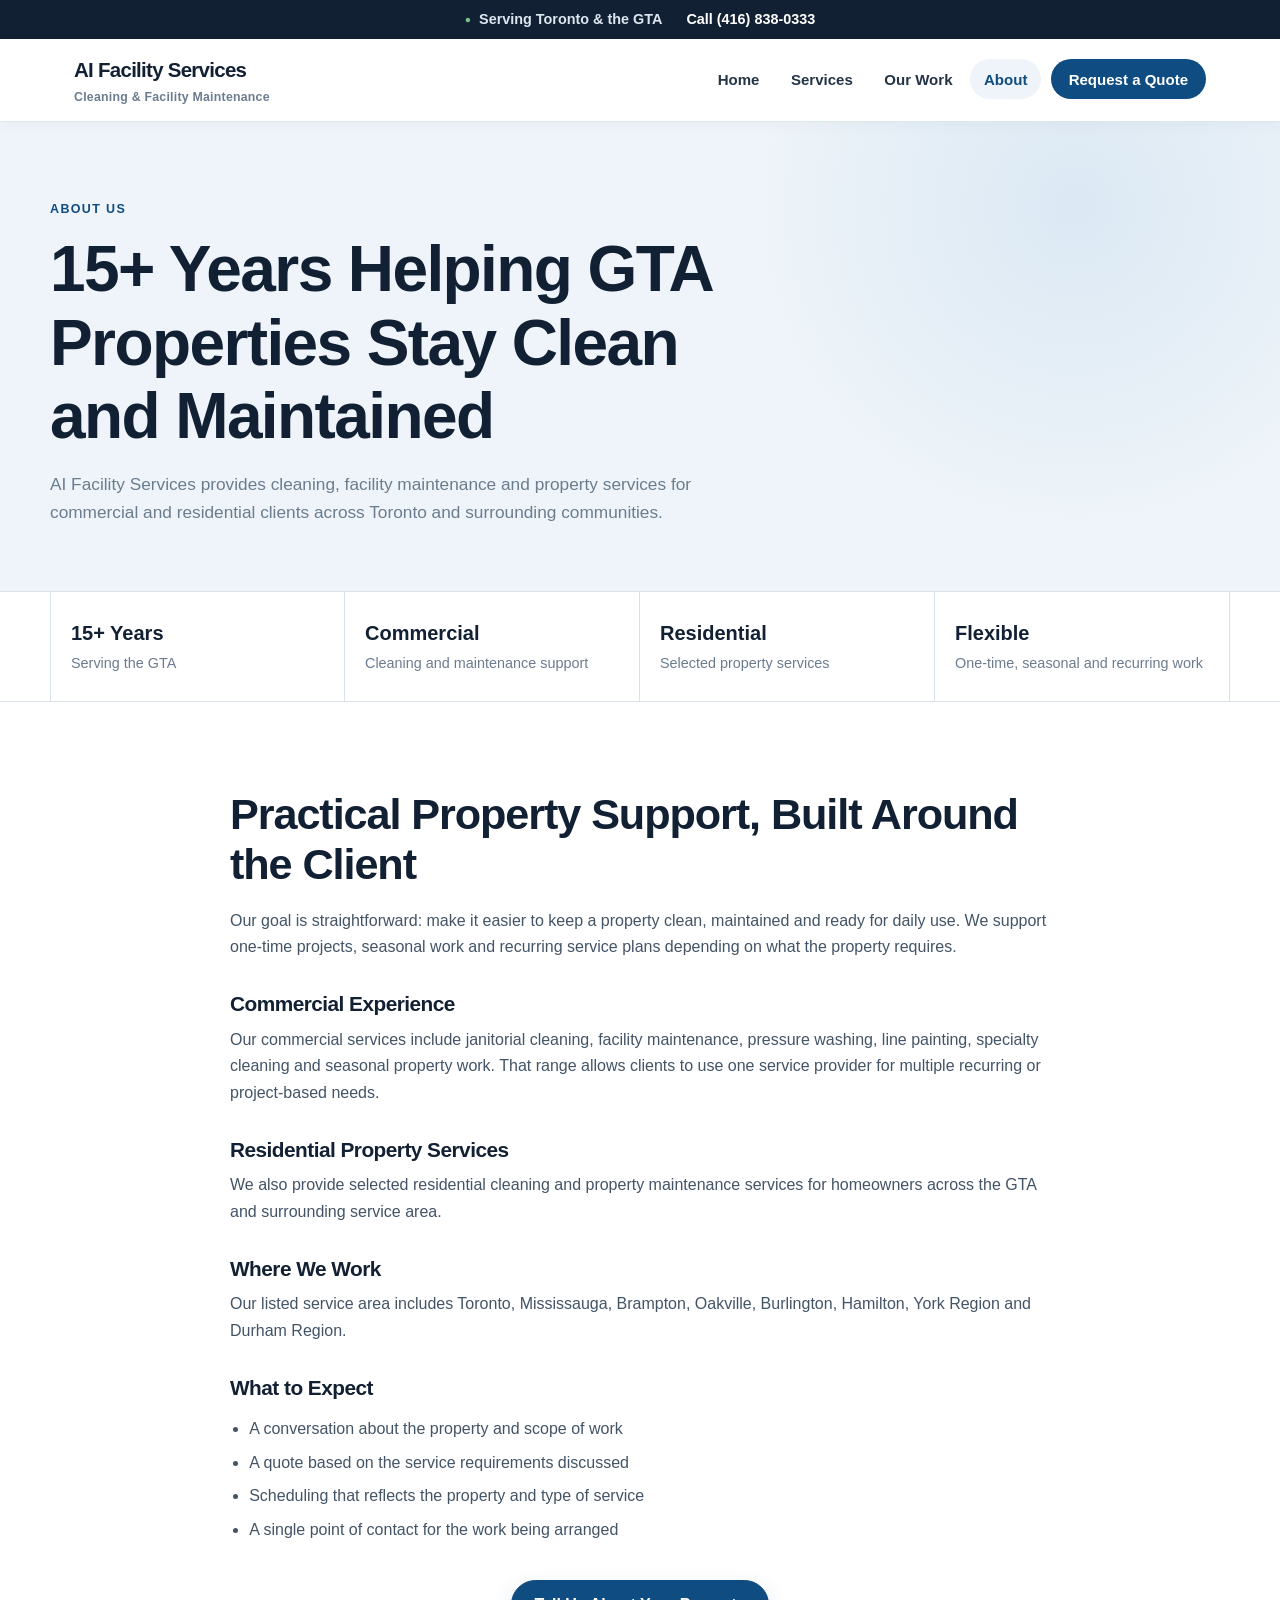
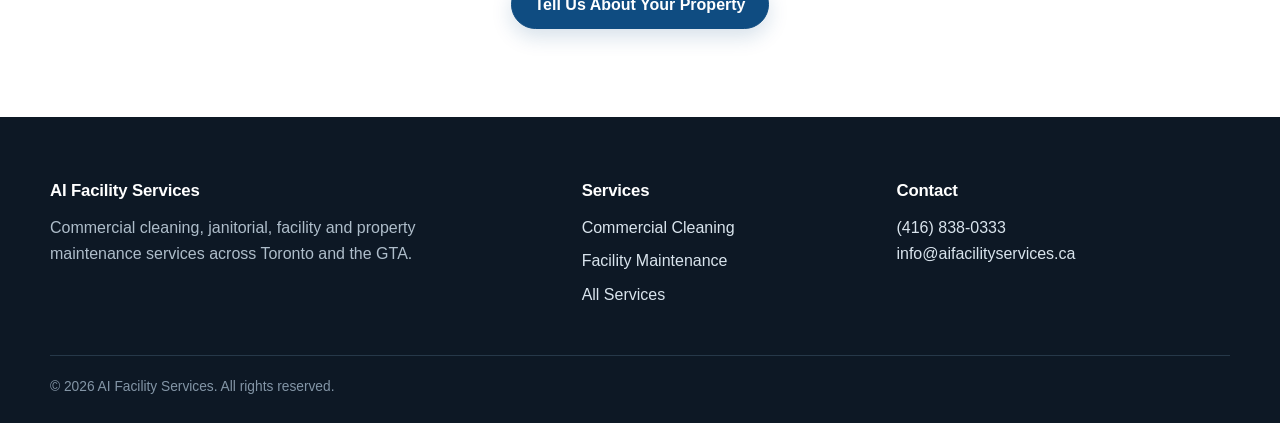
==== commit 837d4945: "Add trust-focused visual structure to about page" ====
--- a/about.html
+++ b/about.html
@@ -1,104 +1,32 @@
 <!DOCTYPE html>
-<html lang="en">
+<html lang="en-CA">
 <head>
     <meta charset="UTF-8">
     <meta name="viewport" content="width=device-width, initial-scale=1.0">
-    <meta name="description" content="Learn about AI Facility Services - your trusted partner for professional cleaning and maintenance in the Greater Toronto Area.">
-    <title>About Us - AI Facility Services</title>
+    <meta name="description" content="Learn about AI Facility Services, a GTA cleaning and facility maintenance company with 15+ years of experience serving commercial and residential properties.">
+    <link rel="canonical" href="https://aifacilityservices.ca/about.html">
+    <title>About AI Facility Services | Toronto & GTA</title>
     <link rel="stylesheet" href="css/style.css">
 </head>
 <body>
-    <div class="header-contact">
-        <a href="tel:+14168380333">Call Now: +1 (416) 838-0333</a>
-    </div>
-
-    <header>
-        <nav>
-            <div class="logo">
-                <h1>AI Facility Services</h1>
-                <p class="tagline">Complete Property Solutions</p>
-            </div>
-            <ul class="nav-menu">
-                <li><a href="index.html">Home</a></li>
-                <li><a href="services.html">Services</a></li>
-                <li><a href="gallery.html">Gallery</a></li>
-                <li><a href="about.html" class="active">About</a></li>
-                <li><a href="contact.html">Contact</a></li>
-            </ul>
-        </nav>
-    </header>
-
-    <section class="page-hero" style="--hero-image: url('https://images.unsplash.com/photo-1545239351-1141bd82e8a6?auto=format&fit=crop&w=1800&q=80');">
-        <div class="hero-content">
-            <p class="eyebrow">About AI Facility Services</p>
-            <h2>Your Professional Property Care Partner</h2>
-            <p>Delivering dependable cleaning and maintenance programs for commercial and residential clients throughout the GTA.</p>
-        </div>
-    </section>
-
-    <section class="section section-light">
-        <div class="container split-layout">
-            <div>
-                <h2>Our Mission</h2>
-                <p>At AI Facility Services, our mission is to provide exceptional cleaning, maintenance, and repair solutions that exceed client expectations. We believe a clean, well-maintained property strengthens your operations and reflects your standards.</p>
-                <p>From one-time deep cleans to recurring service programs, we tailor each plan for performance, reliability, and long-term value.</p>
-                <ul class="feature-list">
-                    <li>Trained and experienced service teams</li>
-                    <li>Transparent pricing with clear scope</li>
-                    <li>Flexible scheduling around your operations</li>
-                    <li>Quality-driven results with responsive communication</li>
-                </ul>
-            </div>
-            <div>
-                <article class="media-card">
-                    <img src="https://images.unsplash.com/photo-1600880292089-90a7e086ee0c?auto=format&fit=crop&w=1200&q=80" alt="Facility management professionals reviewing building operations">
-                    <div class="media-content">
-                        <h3>Reliable, Accountable Service</h3>
-                        <p>We focus on consistency, professionalism, and measurable cleaning outcomes.</p>
-                    </div>
-                </article>
-            </div>
-        </div>
-    </section>
-
-    <section class="section section-dark">
-        <div class="container">
-            <div class="section-heading">
-                <h2>Serving the Greater Toronto Area</h2>
-                <p>We support clients across Toronto and surrounding communities with efficient service coordination and high-quality execution.</p>
-            </div>
-            <div class="centered-action">
-                <a href="contact.html" class="btn btn-primary">Get in Touch</a>
-            </div>
-        </div>
-    </section>
-
-    <footer>
-        <div class="container">
-            <div class="footer-content">
-                <div class="footer-section">
-                    <h4>AI Facility Services</h4>
-                    <p>Complete property solutions for residential and commercial clients.</p>
-                </div>
-                <div class="footer-section">
-                    <h4>Quick Links</h4>
-                    <ul>
-                        <li><a href="services.html">Services</a></li>
-                        <li><a href="gallery.html">Gallery</a></li>
-                        <li><a href="about.html">About</a></li>
-                        <li><a href="contact.html">Contact</a></li>
-                    </ul>
-                </div>
-                <div class="footer-section">
-                    <h4>Contact</h4>
-                    <p><a href="tel:+14168380333">+1 (416) 838-0333</a></p>
-                    <p><a href="mailto:info@aifacilityservices.ca">info@aifacilityservices.ca</a></p>
-                </div>
-            </div>
-            <div class="footer-bottom">
-                <p>&copy; 2024 AI Facility Services. All rights reserved.</p>
-            </div>
-        </div>
-    </footer>
-</body>
-</html>
+    <div class="header-contact"><span>Serving Toronto & the GTA</span><a href="tel:+14168380333">Call (416) 838-0333</a></div>
+    <header><nav aria-label="Main navigation"><a class="brand" href="index.html"><span class="brand-name">AI Facility Services</span><span class="tagline">Cleaning & Facility Maintenance</span></a><ul class="nav-menu"><li><a href="index.html">Home</a></li><li><a href="services.html">Services</a></li><li><a href="gallery.html">Our Work</a></li><li><a href="about.html" class="active">About</a></li><li><a class="nav-cta" href="contact.html">Request a Quote</a></li></ul></nav></header>
+    <main>
+        <section class="page-hero"><div class="container"><p class="section-kicker">About us</p><h1>15+ Years Helping GTA Properties Stay Clean and Maintained</h1><p>AI Facility Services provides cleaning, facility maintenance and property services for commercial and residential clients across Toronto and surrounding communities.</p></div></section>
+        <section class="stat-band" aria-label="Company highlights"><div class="container stat-grid"><div class="stat-item"><strong>15+ Years</strong><span>Serving the GTA</span></div><div class="stat-item"><strong>Commercial</strong><span>Cleaning and maintenance support</span></div><div class="stat-item"><strong>Residential</strong><span>Selected property services</span></div><div class="stat-item"><strong>Flexible</strong><span>One-time, seasonal and recurring work</span></div></div></section>
+        <section><div class="container content-narrow">
+            <h2>Practical Property Support, Built Around the Client</h2>
+            <p>Our goal is straightforward: make it easier to keep a property clean, maintained and ready for daily use. We support one-time projects, seasonal work and recurring service plans depending on what the property requires.</p>
+            <h3>Commercial Experience</h3>
+            <p>Our commercial services include janitorial cleaning, facility maintenance, pressure washing, line painting, specialty cleaning and seasonal property work. That range allows clients to use one service provider for multiple recurring or project-based needs.</p>
+            <h3>Residential Property Services</h3>
+            <p>We also provide selected residential cleaning and property maintenance services for homeowners across the GTA and surrounding service area.</p>
+            <h3>Where We Work</h3>
+            <p>Our listed service area includes Toronto, Mississauga, Brampton, Oakville, Burlington, Hamilton, York Region and Durham Region.</p>
+            <h3>What to Expect</h3>
+            <ul><li>A conversation about the property and scope of work</li><li>A quote based on the service requirements discussed</li><li>Scheduling that reflects the property and type of service</li><li>A single point of contact for the work being arranged</li></ul>
+            <div class="centered-action"><a href="contact.html" class="cta-button">Tell Us About Your Property</a></div>
+        </div></section>
+    </main>
+    <footer><div class="container"><div class="footer-content"><div class="footer-section"><h2>AI Facility Services</h2><p>Commercial cleaning, janitorial, facility and property maintenance services across Toronto and the GTA.</p></div><div class="footer-section"><h2>Services</h2><ul><li><a href="commercial-cleaning.html">Commercial Cleaning</a></li><li><a href="facility-maintenance.html">Facility Maintenance</a></li><li><a href="services.html">All Services</a></li></ul></div><div class="footer-section"><h2>Contact</h2><p><a href="tel:+14168380333">(416) 838-0333</a></p><p><a href="mailto:info@aifacilityservices.ca">info@aifacilityservices.ca</a></p></div></div><div class="footer-bottom"><p>&copy; 2026 AI Facility Services. All rights reserved.</p></div></div></footer>
+</body></html>
--- a/css/style.css
+++ b/css/style.css
@@ -1,13 +1,25 @@
 :root {
-    --bg-primary: #0f1112;
-    --bg-secondary: #171a1c;
-    --bg-tertiary: #1f2326;
-    --text-primary: #f0f3f2;
-    --text-secondary: #b6c0bc;
-    --accent: #28a36a;
-    --accent-dark: #1f7f53;
-    --border: #2e3438;
-    --shadow: 0 12px 35px rgba(0, 0, 0, 0.32);
+    --primary: #0f4c81;
+    --primary-strong: #0b3d68;
+    --primary-light: #1e73be;
+    --navy: #122033;
+    --navy-soft: #1b3048;
+    --text: #425466;
+    --text-dark: #243447;
+    --muted: #6b7c8f;
+    --white: #ffffff;
+    --bg: #ffffff;
+    --bg-soft: #f7f9fc;
+    --bg-muted: #eef4f9;
+    --border: #d9e2ec;
+    --border-strong: #c6d2de;
+    --success: #2f7d4a;
+    --shadow-sm: 0 8px 24px rgba(18, 32, 51, 0.06);
+    --shadow-md: 0 18px 44px rgba(18, 32, 51, 0.10);
+    --radius-sm: 10px;
+    --radius: 16px;
+    --radius-lg: 24px;
+    --max-width: 1180px;
 }
 
 * {
@@ -16,432 +28,1016 @@
     box-sizing: border-box;
 }
 
+html {
+    scroll-behavior: smooth;
+}
+
 body {
-    font-family: 'Segoe UI', Tahoma, Geneva, Verdana, sans-serif;
-    line-height: 1.7;
-    background: var(--bg-primary);
-    color: var(--text-secondary);
+    font-family: Inter, "Segoe UI", Roboto, Helvetica, Arial, sans-serif;
+    color: var(--text);
+    background: var(--bg);
+    line-height: 1.65;
+    -webkit-font-smoothing: antialiased;
+}
+
+body,
+input,
+select,
+textarea,
+button {
+    font-size: 16px;
 }
 
 a {
     color: inherit;
 }
 
+img {
+    max-width: 100%;
+    display: block;
+}
+
+p,
+li {
+    text-wrap: pretty;
+}
+
+h1,
+h2,
+h3,
+h4 {
+    color: var(--navy);
+    line-height: 1.15;
+    letter-spacing: -0.025em;
+}
+
+h1 {
+    font-size: clamp(2.45rem, 5vw, 4.5rem);
+}
+
+h2 {
+    font-size: clamp(1.9rem, 3.4vw, 2.7rem);
+}
+
+h3 {
+    font-size: 1.25rem;
+}
+
+:focus-visible {
+    outline: 3px solid rgba(30, 115, 190, 0.35);
+    outline-offset: 3px;
+}
+
 .container {
-    max-width: 1180px;
+    width: min(100% - 3rem, var(--max-width));
     margin: 0 auto;
-    padding: 0 1.5rem;
-}
-
+}
+
+section {
+    padding: 5.5rem 0;
+}
+
+.section-kicker,
+.eyebrow {
+    margin-bottom: 0.85rem;
+    color: var(--primary);
+    font-size: 0.78rem;
+    font-weight: 800;
+    letter-spacing: 0.11em;
+    text-transform: uppercase;
+}
+
+.section-kicker.light {
+    color: #a8d2f5;
+}
+
+.section-intro {
+    max-width: 70ch;
+    margin: 0 0 2.6rem;
+    color: var(--muted);
+    font-size: 1.08rem;
+}
+
+.centered-action {
+    margin-top: 2.3rem;
+    text-align: center;
+}
+
+/* Top contact bar */
 .header-contact {
-    background: var(--accent);
-    color: #07130d;
-    text-align: center;
-    padding: 0.75rem 1rem;
-    font-weight: 700;
-    letter-spacing: 0.02em;
+    min-height: 38px;
+    padding: 0.48rem 1.5rem;
+    display: flex;
+    align-items: center;
+    justify-content: center;
+    gap: 0.65rem 1.5rem;
+    flex-wrap: wrap;
+    background: var(--navy);
+    color: #dce6ef;
+    font-size: 0.9rem;
+    font-weight: 650;
+}
+
+.header-contact span::before {
+    content: "●";
+    margin-right: 0.5rem;
+    color: #77c18c;
+    font-size: 0.65rem;
+    vertical-align: 0.1em;
 }
 
 .header-contact a {
+    color: var(--white);
+    font-weight: 750;
     text-decoration: none;
 }
 
+.header-contact a:hover {
+    text-decoration: underline;
+}
+
+/* Header and navigation */
 header {
-    background: rgba(12, 14, 15, 0.95);
-    border-bottom: 1px solid var(--border);
     position: sticky;
     top: 0;
-    z-index: 100;
-    backdrop-filter: blur(8px);
+    z-index: 50;
+    background: rgba(255, 255, 255, 0.97);
+    border-bottom: 1px solid rgba(217, 226, 236, 0.85);
+    box-shadow: 0 3px 16px rgba(18, 32, 51, 0.035);
+    backdrop-filter: blur(12px);
 }
 
 header nav {
-    max-width: 1180px;
+    max-width: var(--max-width);
+    min-height: 78px;
     margin: 0 auto;
-    padding: 1rem 1.5rem;
+    padding: 0.85rem 1.5rem;
     display: flex;
     align-items: center;
     justify-content: space-between;
-    gap: 1rem;
-}
-
-.logo h1 {
-    color: var(--text-primary);
-    font-size: 1.5rem;
-    font-weight: 700;
+    gap: 2rem;
+}
+
+.brand {
+    display: flex;
+    flex-direction: column;
+    text-decoration: none;
+    white-space: nowrap;
+}
+
+.brand-name {
+    color: var(--navy);
+    font-size: 1.28rem;
+    font-weight: 850;
+    letter-spacing: -0.035em;
 }
 
 .tagline {
-    color: var(--text-secondary);
-    font-size: 0.85rem;
+    margin-top: 0.05rem;
+    color: var(--muted);
+    font-size: 0.77rem;
+    font-weight: 600;
+    letter-spacing: 0.02em;
 }
 
 .nav-menu {
-    list-style: none;
     display: flex;
     align-items: center;
-    gap: 1.25rem;
+    gap: 0.25rem;
+    list-style: none;
 }
 
 .nav-menu a {
+    padding: 0.72rem 0.86rem;
+    border-radius: 999px;
+    color: var(--text-dark);
+    font-size: 0.94rem;
+    font-weight: 700;
     text-decoration: none;
-    color: var(--text-secondary);
-    font-weight: 600;
-    font-size: 0.95rem;
-    transition: color 0.25s ease;
+    transition: color 0.2s ease, background 0.2s ease, transform 0.2s ease;
 }
 
 .nav-menu a:hover,
-.nav-menu a.active {
-    color: var(--accent);
-}
-
-.nav-menu a:focus-visible {
-    color: var(--accent);
-    outline: 2px solid var(--accent);
-    outline-offset: 3px;
-    border-radius: 0.25rem;
-}
-
-.hero,
-.page-hero {
-    --hero-image: url('https://images.unsplash.com/photo-1520607162513-77705c0f0d4a?auto=format&fit=crop&w=1800&q=80');
-    position: relative;
-    min-height: 64vh;
-    padding: 6rem 1.5rem;
-    display: flex;
+.nav-menu a.active:not(.nav-cta) {
+    color: var(--primary);
+    background: var(--bg-muted);
+}
+
+.nav-menu .nav-cta {
+    margin-left: 0.35rem;
+    padding-inline: 1.12rem;
+    background: var(--primary);
+    color: var(--white);
+}
+
+.nav-menu .nav-cta:hover,
+.nav-menu .nav-cta.active {
+    background: var(--primary-light);
+    color: var(--white);
+    transform: translateY(-1px);
+}
+
+/* Buttons */
+.cta-button,
+.cta-button-secondary,
+.form-submit {
+    min-height: 48px;
+    display: inline-flex;
     align-items: center;
     justify-content: center;
-    text-align: center;
+    border-radius: 999px;
+    padding: 0.92rem 1.4rem;
+    font-weight: 800;
+    line-height: 1.1;
+    text-decoration: none;
+    transition: transform 0.2s ease, background 0.2s ease, border-color 0.2s ease, box-shadow 0.2s ease;
+}
+
+.cta-button,
+.form-submit {
+    border: 1px solid var(--primary);
+    background: var(--primary);
+    color: var(--white);
+    box-shadow: 0 8px 20px rgba(15, 76, 129, 0.17);
+}
+
+.cta-button:hover,
+.form-submit:hover {
+    background: var(--primary-light);
+    border-color: var(--primary-light);
+    transform: translateY(-2px);
+    box-shadow: 0 12px 28px rgba(15, 76, 129, 0.21);
+}
+
+.cta-button-secondary {
+    border: 1px solid var(--border-strong);
+    background: var(--white);
+    color: var(--primary);
+}
+
+.cta-button-secondary:hover {
+    border-color: #afc4d6;
+    background: var(--bg-soft);
+    transform: translateY(-2px);
+}
+
+/* Homepage hero */
+.hero {
+    position: relative;
     overflow: hidden;
-    border-bottom: 1px solid var(--border);
-}
-
-.hero-home {
-    --hero-image: url('https://images.unsplash.com/photo-1520607162513-77705c0f0d4a?auto=format&fit=crop&w=1800&q=80');
-}
-
-.hero::before,
-.page-hero::before {
+    padding: 6.5rem 0 5.6rem;
+    background:
+        radial-gradient(circle at 85% 20%, rgba(30, 115, 190, 0.12), transparent 33%),
+        linear-gradient(180deg, #f8fbfe 0%, #eff5fa 100%);
+}
+
+.hero::after {
     content: "";
     position: absolute;
-    inset: 0;
-    background-image: linear-gradient(rgba(7, 10, 9, 0.7), rgba(7, 10, 9, 0.7)), var(--hero-image);
-    background-size: cover;
-    background-position: center;
-}
-
-.hero-content {
+    inset: auto -8% -38% auto;
+    width: 420px;
+    height: 420px;
+    border-radius: 50%;
+    border: 1px solid rgba(15, 76, 129, 0.08);
+    box-shadow: 0 0 0 55px rgba(15, 76, 129, 0.025), 0 0 0 110px rgba(15, 76, 129, 0.018);
+    pointer-events: none;
+}
+
+.hero-inner {
     position: relative;
     z-index: 1;
-    max-width: 800px;
-}
-
-.eyebrow {
-    color: #8ad8af;
-    text-transform: uppercase;
-    letter-spacing: 0.12em;
-    font-size: 0.82rem;
-    font-weight: 700;
-    margin-bottom: 0.85rem;
-}
-
-.hero-content h2 {
-    color: #ffffff;
-    font-size: clamp(2rem, 4.5vw, 3.4rem);
-    line-height: 1.15;
-    margin-bottom: 1rem;
-}
-
-.hero-content p {
-    color: #d8e2de;
-    font-size: 1.1rem;
+    display: grid;
+    grid-template-columns: minmax(0, 1.2fr) minmax(300px, 0.8fr);
+    gap: clamp(2.5rem, 6vw, 5.5rem);
+    align-items: center;
+}
+
+.hero-copy {
+    max-width: 760px;
+}
+
+.hero h1 {
+    max-width: 15ch;
+    margin-bottom: 1.35rem;
+    color: var(--navy);
+}
+
+.hero-lead {
+    max-width: 66ch;
+    margin-bottom: 2rem;
+    color: var(--text);
+    font-size: clamp(1.05rem, 1.6vw, 1.18rem);
 }
 
 .hero-buttons {
     display: flex;
+    gap: 0.9rem;
+    flex-wrap: wrap;
+    align-items: center;
+}
+
+.hero-panel {
+    position: relative;
+    padding: 1.85rem;
+    border: 1px solid rgba(198, 210, 222, 0.9);
+    border-radius: var(--radius-lg);
+    background: rgba(255, 255, 255, 0.92);
+    box-shadow: var(--shadow-md);
+}
+
+.hero-panel::before {
+    content: "";
+    position: absolute;
+    top: 0;
+    left: 1.85rem;
+    right: 1.85rem;
+    height: 4px;
+    border-radius: 0 0 6px 6px;
+    background: linear-gradient(90deg, var(--primary), var(--primary-light));
+}
+
+.hero-panel-label {
+    margin-bottom: 0.7rem;
+    color: var(--primary);
+    font-size: 0.76rem;
+    font-weight: 850;
+    letter-spacing: 0.1em;
+    text-transform: uppercase;
+}
+
+.hero-panel h2 {
+    margin-bottom: 0.75rem;
+    font-size: 1.65rem;
+}
+
+.hero-panel p {
+    margin-bottom: 1.25rem;
+    color: var(--muted);
+}
+
+.hero-service-list {
+    display: grid;
+    grid-template-columns: 1fr 1fr;
+    gap: 0.72rem;
+    margin: 1.25rem 0 1.55rem;
+    list-style: none;
+}
+
+.hero-service-list li {
+    position: relative;
+    padding-left: 1.3rem;
+    color: var(--text-dark);
+    font-size: 0.94rem;
+    font-weight: 700;
+}
+
+.hero-service-list li::before {
+    content: "";
+    position: absolute;
+    left: 0;
+    top: 0.58em;
+    width: 0.48rem;
+    height: 0.48rem;
+    border-radius: 50%;
+    background: var(--primary-light);
+}
+
+.hero-panel-call {
+    padding-top: 1.1rem;
+    border-top: 1px solid var(--border);
+    color: var(--muted);
+    font-size: 0.9rem;
+}
+
+.hero-panel-call a {
+    display: inline-block;
+    margin-top: 0.25rem;
+    color: var(--navy);
+    font-size: 1.18rem;
+    font-weight: 850;
+    text-decoration: none;
+}
+
+/* Trust/stat strip */
+.trust-strip {
+    padding: 0;
+    background: var(--white);
+    border-bottom: 1px solid var(--border);
+}
+
+.trust-grid {
+    display: grid;
+    grid-template-columns: repeat(4, 1fr);
+}
+
+.trust-item {
+    min-height: 112px;
+    padding: 1.45rem 1.4rem;
+    display: flex;
+    flex-direction: column;
     justify-content: center;
-    flex-wrap: wrap;
-    gap: 0.85rem;
-    margin-top: 2rem;
-}
-
-.btn {
-    display: inline-block;
-    padding: 0.9rem 1.5rem;
-    border-radius: 0.45rem;
-    border: 1px solid transparent;
+    border-right: 1px solid var(--border);
+}
+
+.trust-item:first-child {
+    border-left: 1px solid var(--border);
+}
+
+.trust-item strong {
+    color: var(--navy);
+    font-size: 1.07rem;
+    font-weight: 850;
+}
+
+.trust-item span {
+    margin-top: 0.22rem;
+    color: var(--muted);
+    font-size: 0.9rem;
+}
+
+/* Shared section treatments */
+.quick-services,
+.services,
+.gallery {
+    background: var(--bg-soft);
+}
+
+.quick-services h2,
+.process-section h2,
+.service-area-section h2 {
+    max-width: 18ch;
+    margin-bottom: 1rem;
+}
+
+.services-preview,
+.service-grid,
+.benefits,
+.process-grid,
+.gallery-grid,
+.project-grid {
+    display: grid;
+    gap: 1.5rem;
+}
+
+.services-preview,
+.service-grid {
+    grid-template-columns: repeat(auto-fit, minmax(255px, 1fr));
+}
+
+.service-preview,
+.service-card,
+.project-card {
+    position: relative;
+    overflow: hidden;
+    border: 1px solid var(--border);
+    border-radius: var(--radius);
+    background: var(--white);
+    box-shadow: var(--shadow-sm);
+    transition: transform 0.2s ease, box-shadow 0.2s ease, border-color 0.2s ease;
+}
+
+.service-preview {
+    min-height: 260px;
+    padding: 1.7rem;
+    display: flex;
+    flex-direction: column;
+    text-align: left;
     text-decoration: none;
-    font-weight: 700;
-    transition: all 0.25s ease;
-}
-
-.btn-primary {
-    background: var(--accent);
-    color: #07130d;
-}
-
-.btn-primary:hover {
-    background: #34b978;
-    transform: translateY(-1px);
-}
-
-.btn-secondary {
+}
+
+.service-preview::after,
+.service-card::after {
+    content: "";
+    position: absolute;
+    inset: 0 auto 0 0;
+    width: 3px;
     background: transparent;
-    border-color: #89bfa2;
-    color: #d9efe3;
-}
-
-.btn-secondary:hover {
-    border-color: var(--accent);
-    color: #ffffff;
-}
-
-.btn:focus-visible,
-.form-submit:focus-visible {
-    outline: 2px solid #8ad8af;
-    outline-offset: 3px;
-}
-
-.section {
-    padding: 4.5rem 0;
-}
-
-.section-dark {
-    background: var(--bg-primary);
-}
-
-.section-light {
-    background: var(--bg-secondary);
-}
-
-.section-cta {
-    background: linear-gradient(135deg, #131718 0%, #1d3326 100%);
+    transition: background 0.2s ease;
+}
+
+.service-preview:hover,
+.service-card:hover,
+.project-card:hover {
+    border-color: #bed0df;
+    box-shadow: var(--shadow-md);
+    transform: translateY(-4px);
+}
+
+.service-preview:hover::after,
+.service-card:hover::after {
+    background: var(--primary-light);
+}
+
+.service-icon {
+    width: 2.25rem;
+    height: 2.25rem;
+    margin-bottom: 1.25rem;
+    display: inline-flex;
+    align-items: center;
+    justify-content: center;
+    border-radius: 10px;
+    background: var(--bg-muted);
+    color: var(--primary);
+    font-size: 0.62rem;
+}
+
+.service-preview h3 {
+    margin-bottom: 0.68rem;
+    color: var(--navy);
+    font-size: 1.25rem;
+}
+
+.service-preview p,
+.service-card p,
+.project-card p {
+    color: var(--muted);
+}
+
+.text-link,
+.service-card a {
+    margin-top: auto;
+    padding-top: 1.15rem;
+    color: var(--primary);
+    font-size: 0.92rem;
+    font-weight: 800;
+    text-decoration: none;
+}
+
+/* Services page cards */
+.service-card {
+    min-height: 245px;
+    padding: 1.7rem;
+    display: flex;
+    flex-direction: column;
+}
+
+.service-card h2 {
+    margin-bottom: 0.8rem;
+    font-size: 1.38rem;
+    letter-spacing: -0.02em;
+}
+
+.service-card[id] {
+    scroll-margin-top: 120px;
+}
+
+/* Why choose us */
+.why-choose-us {
+    background: var(--navy);
+    color: var(--white);
+}
+
+.why-choose-us h2 {
+    max-width: 17ch;
+    margin-bottom: 2.3rem;
+    color: var(--white);
+}
+
+.benefits {
+    grid-template-columns: repeat(4, 1fr);
+}
+
+.benefit-card {
+    min-height: 210px;
+    padding: 1.55rem;
+    border: 1px solid rgba(255, 255, 255, 0.13);
+    border-radius: var(--radius);
+    background: rgba(255, 255, 255, 0.045);
+}
+
+.benefit-card h3 {
+    margin-bottom: 0.65rem;
+    color: var(--white);
+}
+
+.benefit-card p {
+    color: #becbd7;
+    font-size: 0.96rem;
+}
+
+/* Process */
+.process-section {
+    background: var(--white);
+}
+
+.process-grid {
+    grid-template-columns: repeat(4, 1fr);
+    margin-top: 2.5rem;
+}
+
+.process-step {
+    position: relative;
+    padding: 1.5rem 1.35rem 1.35rem 0;
+    border-top: 1px solid var(--border-strong);
+}
+
+.process-step span {
+    width: 2.35rem;
+    height: 2.35rem;
+    margin: -1.2rem 0 1.2rem;
+    display: inline-flex;
+    align-items: center;
+    justify-content: center;
+    border: 5px solid var(--white);
+    border-radius: 50%;
+    background: var(--primary);
+    color: var(--white);
+    font-size: 0.82rem;
+    font-weight: 850;
+    box-sizing: content-box;
+}
+
+.process-step h3 {
+    margin-bottom: 0.55rem;
+}
+
+.process-step p {
+    color: var(--muted);
+    font-size: 0.95rem;
+}
+
+/* Service area */
+.service-area-section {
+    background: var(--bg-muted);
+}
+
+.service-area-grid {
+    display: grid;
+    grid-template-columns: 1.15fr 0.85fr;
+    gap: clamp(2.5rem, 6vw, 5rem);
+    align-items: center;
+}
+
+.service-area-grid p {
+    max-width: 60ch;
+    color: var(--muted);
+}
+
+.area-list {
+    display: grid;
+    grid-template-columns: 1fr 1fr;
+    gap: 0.7rem;
+    list-style: none;
+}
+
+.area-list li {
+    padding: 0.85rem 1rem;
+    border: 1px solid var(--border);
+    border-radius: var(--radius-sm);
+    background: rgba(255, 255, 255, 0.85);
+    color: var(--text-dark);
+    font-size: 0.94rem;
+    font-weight: 750;
+}
+
+.area-list li::before {
+    content: "✓";
+    margin-right: 0.5rem;
+    color: var(--primary);
+}
+
+/* CTA */
+.cta-section {
+    padding: 5.2rem 0;
+    background: linear-gradient(135deg, var(--primary-strong), var(--primary));
+    color: var(--white);
     text-align: center;
-    border-top: 1px solid var(--border);
+}
+
+.cta-section h2 {
+    max-width: 21ch;
+    margin: 0 auto 1rem;
+    color: var(--white);
+}
+
+.cta-section p {
+    max-width: 62ch;
+    margin: 0 auto 1.7rem;
+    color: #d9e8f4;
+}
+
+.cta-section .hero-buttons {
+    justify-content: center;
+}
+
+.cta-on-blue {
+    border-color: var(--white);
+    background: var(--white);
+    color: var(--primary);
+    box-shadow: none;
+}
+
+.cta-on-blue:hover {
+    border-color: #edf5fb;
+    background: #edf5fb;
+    color: var(--primary-strong);
+}
+
+/* Interior page hero */
+.page-hero {
+    padding: 4.8rem 0 4rem;
+    background:
+        radial-gradient(circle at 84% 18%, rgba(30, 115, 190, 0.09), transparent 28%),
+        var(--bg-muted);
     border-bottom: 1px solid var(--border);
 }
 
-.section-heading {
-    max-width: 760px;
-    margin: 0 auto 2.4rem;
-    text-align: center;
-}
-
-h2 {
-    color: var(--text-primary);
-    font-size: clamp(1.9rem, 3vw, 2.5rem);
-    line-height: 1.2;
-    margin-bottom: 0.85rem;
-}
-
-.section-heading p,
-.section-cta p,
-p {
-    color: var(--text-secondary);
-}
-
-.stats-grid,
-.service-grid,
-.media-grid {
+.page-hero .container {
+    max-width: var(--max-width);
+}
+
+.page-hero h1 {
+    max-width: 20ch;
+    margin-bottom: 1rem;
+}
+
+.page-hero p:last-child {
+    max-width: 68ch;
+    color: var(--muted);
+    font-size: 1.08rem;
+}
+
+/* About page */
+.stat-band {
+    padding: 0;
+    background: var(--white);
+    border-bottom: 1px solid var(--border);
+}
+
+.stat-grid {
     display: grid;
-    grid-template-columns: repeat(auto-fit, minmax(230px, 1fr));
-    gap: 1.25rem;
-}
-
-.media-grid.two-col {
-    grid-template-columns: repeat(auto-fit, minmax(280px, 1fr));
-}
-
-.stat-card,
-.service-card,
-.media-card,
-.contact-form,
+    grid-template-columns: repeat(4, 1fr);
+}
+
+.stat-item {
+    padding: 1.55rem 1.25rem;
+    border-right: 1px solid var(--border);
+}
+
+.stat-item:first-child {
+    border-left: 1px solid var(--border);
+}
+
+.stat-item strong {
+    display: block;
+    color: var(--navy);
+    font-size: 1.25rem;
+    font-weight: 850;
+}
+
+.stat-item span {
+    color: var(--muted);
+    font-size: 0.9rem;
+}
+
+.content-narrow {
+    max-width: 820px;
+    margin: 0 auto;
+}
+
+.content-narrow h2 {
+    margin-bottom: 1.15rem;
+    text-align: left;
+}
+
+.content-narrow h3 {
+    margin: 2rem 0 0.65rem;
+    color: var(--navy);
+    font-size: 1.3rem;
+}
+
+.content-narrow p,
+.content-narrow li {
+    color: var(--text);
+}
+
+.content-narrow p + p {
+    margin-top: 1rem;
+}
+
+.content-narrow ul {
+    margin: 1rem 0 0;
+    padding-left: 1.2rem;
+}
+
+.content-narrow li {
+    margin: 0.45rem 0;
+}
+
+/* Contact */
+.quote-grid {
+    display: grid;
+    grid-template-columns: minmax(280px, 0.78fr) minmax(0, 1.22fr);
+    gap: 2.5rem;
+    align-items: start;
+}
+
 .contact-panel {
-    background: var(--bg-tertiary);
+    position: sticky;
+    top: 120px;
+    padding: 1.8rem;
     border: 1px solid var(--border);
-    border-radius: 0.8rem;
-    box-shadow: var(--shadow);
-}
-
-.stat-card,
-.service-card {
-    padding: 1.4rem;
-}
-
-.stat-card h3,
-.service-card h3,
-.media-content h3 {
-    color: var(--text-primary);
+    border-radius: var(--radius);
+    background: var(--bg-soft);
+}
+
+.contact-panel h2 {
+    margin-bottom: 1.25rem;
+    font-size: 1.55rem;
+}
+
+.contact-panel p {
+    margin: 0 0 1.15rem;
+    color: var(--text);
+}
+
+.contact-panel p:last-child {
+    margin-bottom: 0;
+}
+
+.contact-panel strong {
+    color: var(--navy);
+}
+
+.contact-panel a {
+    color: var(--primary);
+    font-weight: 750;
+    text-decoration: none;
+}
+
+.contact-form {
+    padding: clamp(1.5rem, 3vw, 2.35rem);
+    border: 1px solid var(--border);
+    border-radius: var(--radius-lg);
+    background: var(--white);
+    box-shadow: var(--shadow-sm);
+}
+
+.form-card-header {
+    margin-bottom: 1.7rem;
+    padding-bottom: 1.35rem;
+    border-bottom: 1px solid var(--border);
+}
+
+.form-card-header h2 {
     margin-bottom: 0.45rem;
-}
-
-.service-card {
-    border-top: 3px solid var(--accent);
-}
-
-.media-card {
-    overflow: hidden;
-}
-
-.media-card img {
-    width: 100%;
-    height: 220px;
-    object-fit: cover;
-    display: block;
-}
-
-.media-card.compact img {
-    height: 180px;
-}
-
-.media-content {
-    padding: 1.2rem;
-}
-
-.centered-action {
-    text-align: center;
-    margin-top: 2rem;
-}
-
-.split-layout,
-.contact-layout {
+    font-size: 1.55rem;
+}
+
+.form-card-header p {
+    color: var(--muted);
+    font-size: 0.95rem;
+}
+
+.form-row {
     display: grid;
-    grid-template-columns: repeat(2, minmax(0, 1fr));
-    gap: 1.5rem;
-    align-items: start;
-}
-
-.feature-list {
-    margin: 1rem 0 0 1.1rem;
-    color: var(--text-secondary);
-}
-
-.contact-panel {
-    padding: 1.5rem;
-}
-
-.contact-info-list {
-    margin: 1rem 0 1.5rem;
-}
-
-.contact-info-list a {
-    color: #97e2ba;
-    text-decoration: none;
-}
-
-.contact-info-list a:hover {
-    text-decoration: underline;
-}
-
-.contact-form {
-    padding: 1.5rem;
+    grid-template-columns: 1fr 1fr;
+    gap: 1rem;
 }
 
 .form-group {
-    margin-bottom: 1rem;
+    margin-bottom: 1.12rem;
 }
 
 .form-group label {
     display: block;
-    color: #dbe6e1;
-    margin-bottom: 0.35rem;
-    font-weight: 600;
+    margin-bottom: 0.38rem;
+    color: var(--text-dark);
+    font-size: 0.9rem;
+    font-weight: 750;
 }
 
 .form-group input,
-.form-group select,
+.form-group textarea,
+.form-group select {
+    width: 100%;
+    padding: 0.85rem 0.9rem;
+    border: 1px solid var(--border-strong);
+    border-radius: var(--radius-sm);
+    background: var(--white);
+    color: var(--text-dark);
+    font: inherit;
+    transition: border-color 0.2s ease, box-shadow 0.2s ease;
+}
+
+.form-group input:hover,
+.form-group textarea:hover,
+.form-group select:hover {
+    border-color: #aebfce;
+}
+
+.form-group input:focus,
+.form-group textarea:focus,
+.form-group select:focus {
+    border-color: var(--primary-light);
+    outline: 0;
+    box-shadow: 0 0 0 4px rgba(30, 115, 190, 0.10);
+}
+
 .form-group textarea {
-    width: 100%;
-    background: #131617;
-    border: 1px solid #3a4145;
-    border-radius: 0.45rem;
-    padding: 0.75rem;
-    color: #ecf4f0;
-    font: inherit;
-}
-
-.form-group input:focus,
-.form-group select:focus,
-.form-group textarea:focus {
-    outline: none;
-    border-color: var(--accent);
-    box-shadow: 0 0 0 2px rgba(40, 163, 106, 0.18);
-}
-
-.form-group textarea {
-    min-height: 130px;
+    min-height: 150px;
     resize: vertical;
 }
 
 .form-submit {
     width: 100%;
-    border: none;
-    border-radius: 0.45rem;
-    background: var(--accent);
-    color: #07130d;
-    font-weight: 700;
-    font-size: 1rem;
-    padding: 0.9rem;
     cursor: pointer;
-    transition: background 0.25s ease;
-}
-
-.form-submit:hover {
-    background: #34b978;
 }
 
 .form-note {
     margin-top: 0.9rem;
-    font-size: 0.92rem;
-}
-
-.noscript-contact-note {
+    color: var(--muted);
+    font-size: 0.84rem;
+    line-height: 1.5;
+}
+
+/* Our work */
+.gallery-grid,
+.project-grid {
+    grid-template-columns: repeat(3, 1fr);
+}
+
+.project-card {
+    min-height: 310px;
+    display: flex;
+    flex-direction: column;
+}
+
+.project-visual {
+    min-height: 150px;
+    padding: 1.35rem;
+    display: flex;
+    align-items: flex-end;
+    background:
+        linear-gradient(135deg, rgba(15, 76, 129, 0.9), rgba(30, 115, 190, 0.72)),
+        var(--primary);
+}
+
+.project-visual span {
+    color: rgba(255, 255, 255, 0.82);
+    font-size: 0.77rem;
+    font-weight: 800;
+    letter-spacing: 0.08em;
+    text-transform: uppercase;
+}
+
+.project-body {
+    padding: 1.45rem;
+    display: flex;
+    flex: 1;
+    flex-direction: column;
+}
+
+.project-body h2 {
+    margin-bottom: 0.65rem;
+    font-size: 1.28rem;
+}
+
+.project-note {
+    margin-top: auto;
+    padding-top: 1rem;
+    color: var(--primary);
+    font-size: 0.86rem;
+    font-weight: 750;
+}
+
+.gallery-placeholder {
+    padding: 2rem;
+    border: 1px dashed #b8c8d6;
+    border-radius: var(--radius);
+    background: var(--white);
+    text-align: left;
+}
+
+.gallery-placeholder strong {
     display: block;
-}
-
-.endpoint-form {
-    display: none;
-}
-
-.form-note a {
-    color: #97e2ba;
-    text-decoration: none;
-}
-
-.form-note a:hover {
-    text-decoration: underline;
-}
-
-.hidden-field {
-    position: absolute;
-    left: -10000px;
-    width: 1px;
-    height: 1px;
-    opacity: 0;
-}
-
+    margin-bottom: 0.4rem;
+    color: var(--navy);
+}
+
+/* Footer */
 footer {
-    background: #0a0c0d;
-    border-top: 1px solid var(--border);
-    padding: 2.6rem 0 1rem;
+    padding: 4rem 0 1.5rem;
+    background: #0d1825;
+    color: #cfdae4;
 }
 
 .footer-content {
     display: grid;
-    grid-template-columns: repeat(auto-fit, minmax(210px, 1fr));
-    gap: 1.4rem;
-}
-
-.footer-section h4 {
-    color: var(--text-primary);
-    margin-bottom: 0.45rem;
-}
-
-.footer-section p,
-.footer-section a {
-    color: var(--text-secondary);
-    text-decoration: none;
+    grid-template-columns: 1.45fr 0.8fr 1fr;
+    gap: 3rem;
+}
+
+.footer-section h2 {
+    margin-bottom: 0.9rem;
+    color: var(--white);
+    font-size: 1.05rem;
+    letter-spacing: -0.01em;
+}
+
+.footer-section p {
+    max-width: 44ch;
+    color: #aebdca;
 }
 
 .footer-section ul {
@@ -449,50 +1045,182 @@
 }
 
 .footer-section li {
-    margin-bottom: 0.35rem;
+    margin: 0.45rem 0;
+}
+
+.footer-section a {
+    color: #d9e4ed;
+    text-decoration: none;
 }
 
 .footer-section a:hover {
-    color: var(--accent);
+    color: var(--white);
+    text-decoration: underline;
 }
 
 .footer-bottom {
-    margin-top: 1.4rem;
-    padding-top: 1rem;
-    border-top: 1px solid #23282b;
-    color: #8f9894;
-    text-align: center;
-}
-
-@media (max-width: 900px) {
+    margin-top: 2.5rem;
+    padding-top: 1.25rem;
+    border-top: 1px solid #263849;
+    color: #8395a6;
+    font-size: 0.86rem;
+}
+
+/* Responsive */
+@media (max-width: 980px) {
+    .hero-inner {
+        grid-template-columns: 1fr;
+        gap: 2.4rem;
+    }
+
+    .hero-copy {
+        max-width: 820px;
+    }
+
+    .hero h1 {
+        max-width: 17ch;
+    }
+
+    .hero-panel {
+        max-width: 720px;
+    }
+
+    .benefits,
+    .process-grid,
+    .trust-grid,
+    .stat-grid {
+        grid-template-columns: repeat(2, 1fr);
+    }
+
+    .trust-item:nth-child(3),
+    .stat-item:nth-child(3) {
+        border-left: 1px solid var(--border);
+    }
+
+    .trust-item:nth-child(-n + 2),
+    .stat-item:nth-child(-n + 2) {
+        border-bottom: 1px solid var(--border);
+    }
+
+    .project-grid,
+    .gallery-grid {
+        grid-template-columns: repeat(2, 1fr);
+    }
+}
+
+@media (max-width: 820px) {
+    section {
+        padding: 4.3rem 0;
+    }
+
     header nav {
+        min-height: auto;
+        align-items: flex-start;
         flex-direction: column;
-        align-items: flex-start;
+        gap: 0.75rem;
     }
 
     .nav-menu {
+        width: 100%;
+        gap: 0.15rem;
         flex-wrap: wrap;
     }
 
-    .split-layout,
-    .contact-layout {
+    .nav-menu a {
+        padding: 0.6rem 0.72rem;
+    }
+
+    .nav-menu .nav-cta {
+        margin-left: 0;
+    }
+
+    .hero {
+        padding: 4.7rem 0 4.2rem;
+    }
+
+    .service-area-grid,
+    .quote-grid,
+    .footer-content {
         grid-template-columns: 1fr;
     }
-}
-
-@media (max-width: 640px) {
-    .hero,
-    .page-hero {
-        min-height: 56vh;
-        padding: 5rem 1rem;
+
+    .contact-panel {
+        position: static;
+    }
+}
+
+@media (max-width: 620px) {
+    .container {
+        width: min(100% - 2rem, var(--max-width));
+    }
+
+    .header-contact {
+        justify-content: space-between;
+        gap: 0.35rem 0.8rem;
+        padding-inline: 1rem;
+        font-size: 0.82rem;
+    }
+
+    .brand-name {
+        font-size: 1.18rem;
+    }
+
+    .nav-menu {
+        display: grid;
+        grid-template-columns: repeat(2, auto);
+        justify-content: start;
+    }
+
+    .nav-menu .nav-cta {
+        grid-column: 1 / -1;
+        width: fit-content;
+        margin-top: 0.15rem;
     }
 
     .hero-buttons {
+        align-items: stretch;
         flex-direction: column;
-        align-items: stretch;
-    }
-
-    .btn {
-        text-align: center;
-    }
-}
+    }
+
+    .hero-buttons .cta-button,
+    .hero-buttons .cta-button-secondary {
+        width: 100%;
+    }
+
+    .hero-service-list,
+    .area-list,
+    .form-row,
+    .benefits,
+    .process-grid,
+    .trust-grid,
+    .stat-grid,
+    .project-grid,
+    .gallery-grid {
+        grid-template-columns: 1fr;
+    }
+
+    .trust-item,
+    .trust-item:first-child,
+    .trust-item:nth-child(3),
+    .stat-item,
+    .stat-item:first-child,
+    .stat-item:nth-child(3) {
+        border-left: 1px solid var(--border);
+        border-right: 1px solid var(--border);
+        border-bottom: 1px solid var(--border);
+    }
+
+    .trust-item:last-child,
+    .stat-item:last-child {
+        border-bottom: 0;
+    }
+
+    .process-step {
+        padding-right: 0;
+    }
+
+    .project-grid,
+    .gallery-grid {
+        gap: 1rem;
+    }
+}
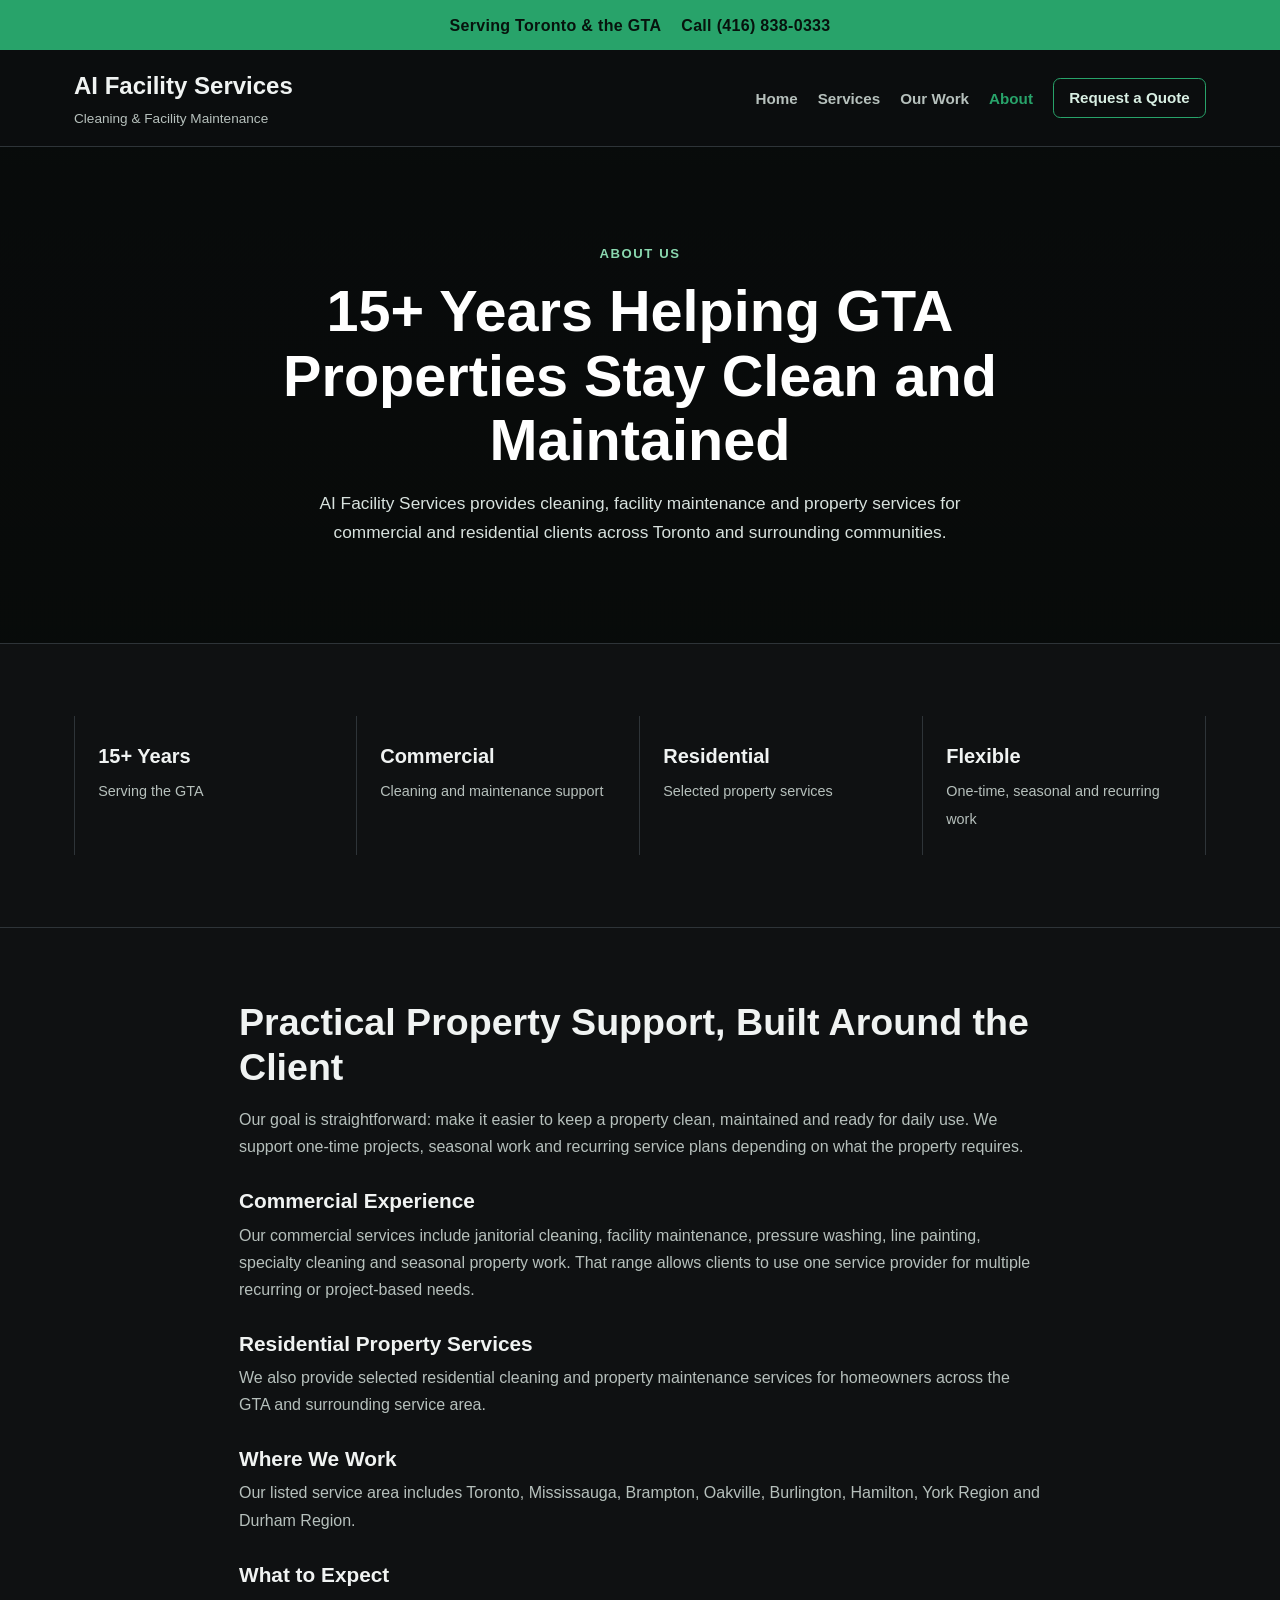
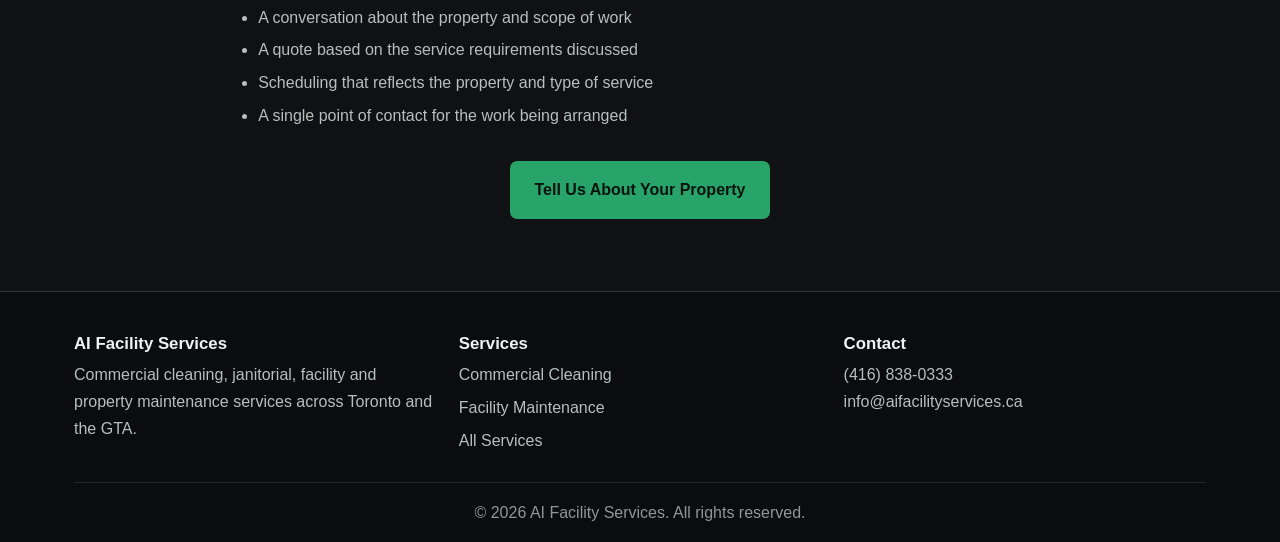
==== commit 9586875a: "Match upstream about hero styling" ====
--- a/about.html
+++ b/about.html
@@ -12,7 +12,7 @@
     <div class="header-contact"><span>Serving Toronto & the GTA</span><a href="tel:+14168380333">Call (416) 838-0333</a></div>
     <header><nav aria-label="Main navigation"><a class="brand" href="index.html"><span class="brand-name">AI Facility Services</span><span class="tagline">Cleaning & Facility Maintenance</span></a><ul class="nav-menu"><li><a href="index.html">Home</a></li><li><a href="services.html">Services</a></li><li><a href="gallery.html">Our Work</a></li><li><a href="about.html" class="active">About</a></li><li><a class="nav-cta" href="contact.html">Request a Quote</a></li></ul></nav></header>
     <main>
-        <section class="page-hero"><div class="container"><p class="section-kicker">About us</p><h1>15+ Years Helping GTA Properties Stay Clean and Maintained</h1><p>AI Facility Services provides cleaning, facility maintenance and property services for commercial and residential clients across Toronto and surrounding communities.</p></div></section>
+        <section class="page-hero" style="--hero-image: url('https://images.unsplash.com/photo-1545239351-1141bd82e8a6?auto=format&fit=crop&w=1800&q=80');"><div class="container"><p class="section-kicker">About us</p><h1>15+ Years Helping GTA Properties Stay Clean and Maintained</h1><p>AI Facility Services provides cleaning, facility maintenance and property services for commercial and residential clients across Toronto and surrounding communities.</p></div></section>
         <section class="stat-band" aria-label="Company highlights"><div class="container stat-grid"><div class="stat-item"><strong>15+ Years</strong><span>Serving the GTA</span></div><div class="stat-item"><strong>Commercial</strong><span>Cleaning and maintenance support</span></div><div class="stat-item"><strong>Residential</strong><span>Selected property services</span></div><div class="stat-item"><strong>Flexible</strong><span>One-time, seasonal and recurring work</span></div></div></section>
         <section><div class="container content-narrow">
             <h2>Practical Property Support, Built Around the Client</h2>
--- a/css/style.css
+++ b/css/style.css
@@ -1,24 +1,13 @@
 :root {
-    --primary: #0f4c81;
-    --primary-strong: #0b3d68;
-    --primary-light: #1e73be;
-    --navy: #122033;
-    --navy-soft: #1b3048;
-    --text: #425466;
-    --text-dark: #243447;
-    --muted: #6b7c8f;
-    --white: #ffffff;
-    --bg: #ffffff;
-    --bg-soft: #f7f9fc;
-    --bg-muted: #eef4f9;
-    --border: #d9e2ec;
-    --border-strong: #c6d2de;
-    --success: #2f7d4a;
-    --shadow-sm: 0 8px 24px rgba(18, 32, 51, 0.06);
-    --shadow-md: 0 18px 44px rgba(18, 32, 51, 0.10);
-    --radius-sm: 10px;
-    --radius: 16px;
-    --radius-lg: 24px;
+    --bg-primary: #0f1112;
+    --bg-secondary: #171a1c;
+    --bg-tertiary: #1f2326;
+    --text-primary: #f0f3f2;
+    --text-secondary: #b6c0bc;
+    --accent: #28a36a;
+    --accent-dark: #1f7f53;
+    --border: #2e3438;
+    --shadow: 0 12px 35px rgba(0, 0, 0, 0.32);
     --max-width: 1180px;
 }
 
@@ -33,19 +22,11 @@
 }
 
 body {
-    font-family: Inter, "Segoe UI", Roboto, Helvetica, Arial, sans-serif;
-    color: var(--text);
-    background: var(--bg);
-    line-height: 1.65;
+    font-family: "Segoe UI", Tahoma, Geneva, Verdana, sans-serif;
+    line-height: 1.7;
+    background: var(--bg-primary);
+    color: var(--text-secondary);
     -webkit-font-smoothing: antialiased;
-}
-
-body,
-input,
-select,
-textarea,
-button {
-    font-size: 16px;
 }
 
 a {
@@ -55,100 +36,42 @@
 img {
     max-width: 100%;
     display: block;
-}
-
-p,
-li {
-    text-wrap: pretty;
 }
 
 h1,
 h2,
 h3,
 h4 {
-    color: var(--navy);
-    line-height: 1.15;
-    letter-spacing: -0.025em;
-}
-
-h1 {
-    font-size: clamp(2.45rem, 5vw, 4.5rem);
-}
-
-h2 {
-    font-size: clamp(1.9rem, 3.4vw, 2.7rem);
-}
-
-h3 {
-    font-size: 1.25rem;
+    color: var(--text-primary);
+    line-height: 1.2;
+}
+
+.container {
+    max-width: var(--max-width);
+    margin: 0 auto;
+    padding: 0 1.5rem;
 }
 
 :focus-visible {
-    outline: 3px solid rgba(30, 115, 190, 0.35);
+    outline: 2px solid #8ad8af;
     outline-offset: 3px;
 }
 
-.container {
-    width: min(100% - 3rem, var(--max-width));
-    margin: 0 auto;
-}
-
-section {
-    padding: 5.5rem 0;
-}
-
-.section-kicker,
-.eyebrow {
-    margin-bottom: 0.85rem;
-    color: var(--primary);
-    font-size: 0.78rem;
-    font-weight: 800;
-    letter-spacing: 0.11em;
-    text-transform: uppercase;
-}
-
-.section-kicker.light {
-    color: #a8d2f5;
-}
-
-.section-intro {
-    max-width: 70ch;
-    margin: 0 0 2.6rem;
-    color: var(--muted);
-    font-size: 1.08rem;
-}
-
-.centered-action {
-    margin-top: 2.3rem;
+/* Contact bar */
+.header-contact {
+    background: var(--accent);
+    color: #07130d;
     text-align: center;
-}
-
-/* Top contact bar */
-.header-contact {
-    min-height: 38px;
-    padding: 0.48rem 1.5rem;
+    padding: 0.72rem 1rem;
+    font-weight: 700;
+    letter-spacing: 0.02em;
     display: flex;
-    align-items: center;
     justify-content: center;
-    gap: 0.65rem 1.5rem;
+    gap: 1.25rem;
     flex-wrap: wrap;
-    background: var(--navy);
-    color: #dce6ef;
-    font-size: 0.9rem;
-    font-weight: 650;
-}
-
-.header-contact span::before {
-    content: "●";
-    margin-right: 0.5rem;
-    color: #77c18c;
-    font-size: 0.65rem;
-    vertical-align: 0.1em;
 }
 
 .header-contact a {
-    color: var(--white);
-    font-weight: 750;
     text-decoration: none;
 }
 
@@ -156,564 +79,522 @@
     text-decoration: underline;
 }
 
-/* Header and navigation */
+/* Header */
 header {
+    background: rgba(12, 14, 15, 0.95);
+    border-bottom: 1px solid var(--border);
     position: sticky;
     top: 0;
-    z-index: 50;
-    background: rgba(255, 255, 255, 0.97);
-    border-bottom: 1px solid rgba(217, 226, 236, 0.85);
-    box-shadow: 0 3px 16px rgba(18, 32, 51, 0.035);
-    backdrop-filter: blur(12px);
+    z-index: 100;
+    backdrop-filter: blur(8px);
 }
 
 header nav {
     max-width: var(--max-width);
-    min-height: 78px;
     margin: 0 auto;
-    padding: 0.85rem 1.5rem;
+    padding: 1rem 1.5rem;
     display: flex;
     align-items: center;
     justify-content: space-between;
-    gap: 2rem;
+    gap: 1rem;
 }
 
 .brand {
     display: flex;
     flex-direction: column;
     text-decoration: none;
-    white-space: nowrap;
 }
 
 .brand-name {
-    color: var(--navy);
-    font-size: 1.28rem;
-    font-weight: 850;
-    letter-spacing: -0.035em;
+    color: var(--text-primary);
+    font-size: 1.5rem;
+    font-weight: 700;
 }
 
 .tagline {
-    margin-top: 0.05rem;
-    color: var(--muted);
-    font-size: 0.77rem;
-    font-weight: 600;
-    letter-spacing: 0.02em;
+    color: var(--text-secondary);
+    font-size: 0.85rem;
 }
 
 .nav-menu {
+    list-style: none;
     display: flex;
     align-items: center;
-    gap: 0.25rem;
+    gap: 1.25rem;
+}
+
+.nav-menu a {
+    text-decoration: none;
+    color: var(--text-secondary);
+    font-weight: 600;
+    font-size: 0.95rem;
+    transition: color 0.25s ease, background 0.25s ease;
+}
+
+.nav-menu a:hover,
+.nav-menu a.active {
+    color: var(--accent);
+}
+
+.nav-menu .nav-cta {
+    border: 1px solid var(--accent);
+    border-radius: 0.45rem;
+    padding: 0.65rem 0.95rem;
+    color: #d9efe3;
+}
+
+.nav-menu .nav-cta:hover,
+.nav-menu .nav-cta.active {
+    background: var(--accent);
+    color: #07130d;
+}
+
+/* Heroes */
+.hero,
+.page-hero {
+    --hero-image: url("https://images.unsplash.com/photo-1520607162513-77705c0f0d4a?auto=format&fit=crop&w=1800&q=80");
+    position: relative;
+    min-height: 64vh;
+    padding: 6rem 1.5rem;
+    display: flex;
+    align-items: center;
+    overflow: hidden;
+    border-bottom: 1px solid var(--border);
+    background: #0b0d0e;
+}
+
+.hero::before,
+.page-hero::before {
+    content: "";
+    position: absolute;
+    inset: 0;
+    background-image: linear-gradient(rgba(7, 10, 9, 0.72), rgba(7, 10, 9, 0.78)), var(--hero-image);
+    background-size: cover;
+    background-position: center;
+}
+
+.hero-inner,
+.page-hero .container {
+    position: relative;
+    z-index: 1;
+}
+
+.hero-inner {
+    width: 100%;
+    display: grid;
+    grid-template-columns: minmax(0, 1.15fr) minmax(300px, 0.85fr);
+    gap: 2.5rem;
+    align-items: center;
+}
+
+.hero-copy {
+    max-width: 760px;
+}
+
+.eyebrow,
+.section-kicker {
+    color: #8ad8af;
+    text-transform: uppercase;
+    letter-spacing: 0.12em;
+    font-size: 0.82rem;
+    font-weight: 700;
+    margin-bottom: 0.85rem;
+}
+
+.hero h1,
+.page-hero h1 {
+    color: #ffffff;
+    font-size: clamp(2.2rem, 4.5vw, 3.7rem);
+    line-height: 1.12;
+    margin-bottom: 1rem;
+}
+
+.hero-lead,
+.page-hero p:last-child {
+    color: #d8e2de;
+    font-size: 1.08rem;
+    max-width: 720px;
+}
+
+.hero-buttons {
+    display: flex;
+    flex-wrap: wrap;
+    gap: 0.85rem;
+    margin-top: 2rem;
+}
+
+.hero-panel {
+    background: rgba(20, 25, 23, 0.88);
+    border: 1px solid #35413b;
+    border-top: 3px solid var(--accent);
+    border-radius: 0.8rem;
+    box-shadow: var(--shadow);
+    padding: 1.55rem;
+    backdrop-filter: blur(8px);
+}
+
+.hero-panel-label {
+    color: #8ad8af;
+    text-transform: uppercase;
+    letter-spacing: 0.1em;
+    font-size: 0.76rem;
+    font-weight: 700;
+    margin-bottom: 0.6rem;
+}
+
+.hero-panel h2 {
+    color: var(--text-primary);
+    font-size: 1.55rem;
+    margin-bottom: 0.7rem;
+}
+
+.hero-panel p,
+.hero-panel-call {
+    color: var(--text-secondary);
+}
+
+.hero-service-list {
     list-style: none;
-}
-
-.nav-menu a {
-    padding: 0.72rem 0.86rem;
-    border-radius: 999px;
-    color: var(--text-dark);
-    font-size: 0.94rem;
+    display: grid;
+    grid-template-columns: 1fr 1fr;
+    gap: 0.6rem 1rem;
+    margin: 1.1rem 0;
+}
+
+.hero-service-list li::before {
+    content: "✓";
+    color: var(--accent);
+    margin-right: 0.4rem;
+}
+
+.hero-panel-call {
+    border-top: 1px solid var(--border);
+    padding-top: 1rem;
+}
+
+.hero-panel-call a {
+    color: #97e2ba;
     font-weight: 700;
     text-decoration: none;
-    transition: color 0.2s ease, background 0.2s ease, transform 0.2s ease;
-}
-
-.nav-menu a:hover,
-.nav-menu a.active:not(.nav-cta) {
-    color: var(--primary);
-    background: var(--bg-muted);
-}
-
-.nav-menu .nav-cta {
-    margin-left: 0.35rem;
-    padding-inline: 1.12rem;
-    background: var(--primary);
-    color: var(--white);
-}
-
-.nav-menu .nav-cta:hover,
-.nav-menu .nav-cta.active {
-    background: var(--primary-light);
-    color: var(--white);
-    transform: translateY(-1px);
+}
+
+.page-hero {
+    min-height: 48vh;
+    justify-content: center;
+    text-align: center;
+}
+
+.page-hero .container {
+    max-width: 850px;
+}
+
+.page-hero h1 {
+    margin-left: auto;
+    margin-right: auto;
+}
+
+.page-hero p:last-child {
+    margin-left: auto;
+    margin-right: auto;
 }
 
 /* Buttons */
 .cta-button,
 .cta-button-secondary,
 .form-submit {
-    min-height: 48px;
-    display: inline-flex;
-    align-items: center;
-    justify-content: center;
-    border-radius: 999px;
-    padding: 0.92rem 1.4rem;
-    font-weight: 800;
-    line-height: 1.1;
+    display: inline-block;
+    padding: 0.9rem 1.5rem;
+    border-radius: 0.45rem;
+    border: 1px solid transparent;
     text-decoration: none;
-    transition: transform 0.2s ease, background 0.2s ease, border-color 0.2s ease, box-shadow 0.2s ease;
+    font-weight: 700;
+    transition: all 0.25s ease;
 }
 
 .cta-button,
 .form-submit {
-    border: 1px solid var(--primary);
-    background: var(--primary);
-    color: var(--white);
-    box-shadow: 0 8px 20px rgba(15, 76, 129, 0.17);
+    background: var(--accent);
+    color: #07130d;
 }
 
 .cta-button:hover,
 .form-submit:hover {
-    background: var(--primary-light);
-    border-color: var(--primary-light);
-    transform: translateY(-2px);
-    box-shadow: 0 12px 28px rgba(15, 76, 129, 0.21);
+    background: #34b978;
+    transform: translateY(-1px);
 }
 
 .cta-button-secondary {
-    border: 1px solid var(--border-strong);
-    background: var(--white);
-    color: var(--primary);
+    background: transparent;
+    border-color: #89bfa2;
+    color: #d9efe3;
 }
 
 .cta-button-secondary:hover {
-    border-color: #afc4d6;
-    background: var(--bg-soft);
-    transform: translateY(-2px);
-}
-
-/* Homepage hero */
-.hero {
-    position: relative;
-    overflow: hidden;
-    padding: 6.5rem 0 5.6rem;
-    background:
-        radial-gradient(circle at 85% 20%, rgba(30, 115, 190, 0.12), transparent 33%),
-        linear-gradient(180deg, #f8fbfe 0%, #eff5fa 100%);
-}
-
-.hero::after {
-    content: "";
-    position: absolute;
-    inset: auto -8% -38% auto;
-    width: 420px;
-    height: 420px;
-    border-radius: 50%;
-    border: 1px solid rgba(15, 76, 129, 0.08);
-    box-shadow: 0 0 0 55px rgba(15, 76, 129, 0.025), 0 0 0 110px rgba(15, 76, 129, 0.018);
-    pointer-events: none;
-}
-
-.hero-inner {
-    position: relative;
-    z-index: 1;
-    display: grid;
-    grid-template-columns: minmax(0, 1.2fr) minmax(300px, 0.8fr);
-    gap: clamp(2.5rem, 6vw, 5.5rem);
-    align-items: center;
-}
-
-.hero-copy {
+    border-color: var(--accent);
+    color: #ffffff;
+}
+
+/* Main sections */
+section:not(.hero):not(.page-hero):not(.trust-strip) {
+    padding: 4.5rem 0;
+}
+
+.quick-services,
+.process-section,
+.gallery,
+.services {
+    background: var(--bg-secondary);
+}
+
+.why-choose-us,
+.service-area-section {
+    background: var(--bg-primary);
+}
+
+.quick-services > .container > h2,
+.process-section > .container > h2,
+.why-choose-us > .container > h2,
+.service-area-section h2 {
+    font-size: clamp(1.9rem, 3vw, 2.5rem);
+    margin-bottom: 0.85rem;
+}
+
+.section-intro,
+.service-area-section p,
+.process-step p,
+.service-preview p,
+.service-card p,
+.benefit-card p,
+.content-narrow p,
+.content-narrow li,
+.project-body p,
+.contact-panel p {
+    color: var(--text-secondary);
+}
+
+.section-intro {
     max-width: 760px;
-}
-
-.hero h1 {
-    max-width: 15ch;
-    margin-bottom: 1.35rem;
-    color: var(--navy);
-}
-
-.hero-lead {
-    max-width: 66ch;
-    margin-bottom: 2rem;
-    color: var(--text);
-    font-size: clamp(1.05rem, 1.6vw, 1.18rem);
-}
-
-.hero-buttons {
-    display: flex;
-    gap: 0.9rem;
-    flex-wrap: wrap;
-    align-items: center;
-}
-
-.hero-panel {
-    position: relative;
-    padding: 1.85rem;
-    border: 1px solid rgba(198, 210, 222, 0.9);
-    border-radius: var(--radius-lg);
-    background: rgba(255, 255, 255, 0.92);
-    box-shadow: var(--shadow-md);
-}
-
-.hero-panel::before {
-    content: "";
-    position: absolute;
-    top: 0;
-    left: 1.85rem;
-    right: 1.85rem;
-    height: 4px;
-    border-radius: 0 0 6px 6px;
-    background: linear-gradient(90deg, var(--primary), var(--primary-light));
-}
-
-.hero-panel-label {
-    margin-bottom: 0.7rem;
-    color: var(--primary);
-    font-size: 0.76rem;
-    font-weight: 850;
-    letter-spacing: 0.1em;
-    text-transform: uppercase;
-}
-
-.hero-panel h2 {
-    margin-bottom: 0.75rem;
-    font-size: 1.65rem;
-}
-
-.hero-panel p {
-    margin-bottom: 1.25rem;
-    color: var(--muted);
-}
-
-.hero-service-list {
-    display: grid;
-    grid-template-columns: 1fr 1fr;
-    gap: 0.72rem;
-    margin: 1.25rem 0 1.55rem;
-    list-style: none;
-}
-
-.hero-service-list li {
-    position: relative;
-    padding-left: 1.3rem;
-    color: var(--text-dark);
-    font-size: 0.94rem;
-    font-weight: 700;
-}
-
-.hero-service-list li::before {
-    content: "";
-    position: absolute;
-    left: 0;
-    top: 0.58em;
-    width: 0.48rem;
-    height: 0.48rem;
-    border-radius: 50%;
-    background: var(--primary-light);
-}
-
-.hero-panel-call {
-    padding-top: 1.1rem;
-    border-top: 1px solid var(--border);
-    color: var(--muted);
-    font-size: 0.9rem;
-}
-
-.hero-panel-call a {
-    display: inline-block;
-    margin-top: 0.25rem;
-    color: var(--navy);
-    font-size: 1.18rem;
-    font-weight: 850;
-    text-decoration: none;
-}
-
-/* Trust/stat strip */
-.trust-strip {
-    padding: 0;
-    background: var(--white);
+    margin-bottom: 2.4rem;
+}
+
+.centered-action {
+    text-align: center;
+    margin-top: 2rem;
+}
+
+/* Trust / stats */
+.trust-strip,
+.stat-band {
+    background: var(--bg-primary);
     border-bottom: 1px solid var(--border);
 }
 
-.trust-grid {
+.trust-grid,
+.stat-grid {
     display: grid;
     grid-template-columns: repeat(4, 1fr);
 }
 
-.trust-item {
-    min-height: 112px;
-    padding: 1.45rem 1.4rem;
-    display: flex;
-    flex-direction: column;
-    justify-content: center;
+.trust-item,
+.stat-item {
+    padding: 1.45rem;
     border-right: 1px solid var(--border);
 }
 
-.trust-item:first-child {
+.trust-item:first-child,
+.stat-item:first-child {
     border-left: 1px solid var(--border);
 }
 
-.trust-item strong {
-    color: var(--navy);
-    font-size: 1.07rem;
-    font-weight: 850;
-}
-
-.trust-item span {
-    margin-top: 0.22rem;
-    color: var(--muted);
+.trust-item strong,
+.stat-item strong {
+    display: block;
+    color: var(--text-primary);
+    font-size: 1.05rem;
+    margin-bottom: 0.25rem;
+}
+
+.stat-item strong {
+    font-size: 1.25rem;
+}
+
+.trust-item span,
+.stat-item span {
+    color: var(--text-secondary);
     font-size: 0.9rem;
 }
 
-/* Shared section treatments */
-.quick-services,
-.services,
-.gallery {
-    background: var(--bg-soft);
-}
-
-.quick-services h2,
-.process-section h2,
-.service-area-section h2 {
-    max-width: 18ch;
-    margin-bottom: 1rem;
-}
-
+/* Cards */
 .services-preview,
 .service-grid,
 .benefits,
 .process-grid,
-.gallery-grid,
-.project-grid {
+.project-grid,
+.gallery-grid {
     display: grid;
-    gap: 1.5rem;
-}
-
-.services-preview,
-.service-grid {
-    grid-template-columns: repeat(auto-fit, minmax(255px, 1fr));
+    grid-template-columns: repeat(auto-fit, minmax(230px, 1fr));
+    gap: 1.25rem;
 }
 
 .service-preview,
 .service-card,
-.project-card {
-    position: relative;
-    overflow: hidden;
+.benefit-card,
+.project-card,
+.contact-form,
+.contact-panel,
+.gallery-placeholder {
+    background: var(--bg-tertiary);
     border: 1px solid var(--border);
-    border-radius: var(--radius);
-    background: var(--white);
-    box-shadow: var(--shadow-sm);
-    transition: transform 0.2s ease, box-shadow 0.2s ease, border-color 0.2s ease;
+    border-radius: 0.8rem;
+    box-shadow: var(--shadow);
+}
+
+.service-preview,
+.service-card,
+.benefit-card {
+    padding: 1.4rem;
+}
+
+.service-preview,
+.service-card {
+    border-top: 3px solid var(--accent);
 }
 
 .service-preview {
-    min-height: 260px;
-    padding: 1.7rem;
     display: flex;
     flex-direction: column;
-    text-align: left;
     text-decoration: none;
-}
-
-.service-preview::after,
-.service-card::after {
-    content: "";
-    position: absolute;
-    inset: 0 auto 0 0;
-    width: 3px;
-    background: transparent;
-    transition: background 0.2s ease;
+    transition: transform 0.25s ease, border-color 0.25s ease;
 }
 
 .service-preview:hover,
-.service-card:hover,
-.project-card:hover {
-    border-color: #bed0df;
-    box-shadow: var(--shadow-md);
-    transform: translateY(-4px);
-}
-
-.service-preview:hover::after,
-.service-card:hover::after {
-    background: var(--primary-light);
+.service-card:hover {
+    transform: translateY(-2px);
+    border-color: #3b5147;
 }
 
 .service-icon {
-    width: 2.25rem;
-    height: 2.25rem;
-    margin-bottom: 1.25rem;
+    color: var(--accent);
+    margin-bottom: 0.65rem;
+}
+
+.service-preview h3,
+.service-card h2,
+.benefit-card h3,
+.process-step h3,
+.project-body h2 {
+    color: var(--text-primary);
+    margin-bottom: 0.45rem;
+}
+
+.service-card {
+    display: flex;
+    flex-direction: column;
+    min-height: 220px;
+}
+
+.service-card h2 {
+    font-size: 1.25rem;
+}
+
+.text-link,
+.service-card a {
+    color: #97e2ba;
+    font-weight: 700;
+    text-decoration: none;
+    margin-top: auto;
+    padding-top: 1rem;
+}
+
+.text-link:hover,
+.service-card a:hover {
+    color: var(--accent);
+}
+
+.service-card[id] {
+    scroll-margin-top: 110px;
+}
+
+/* Why us */
+.why-choose-us h2 {
+    color: var(--text-primary);
+}
+
+.benefit-card {
+    border-top: 3px solid #385b49;
+}
+
+/* Process */
+.process-grid {
+    margin-top: 2rem;
+}
+
+.process-step {
+    padding: 1.2rem 1rem 1.2rem 0;
+    border-top: 1px solid var(--border);
+}
+
+.process-step span {
     display: inline-flex;
+    width: 2.2rem;
+    height: 2.2rem;
     align-items: center;
     justify-content: center;
-    border-radius: 10px;
-    background: var(--bg-muted);
-    color: var(--primary);
-    font-size: 0.62rem;
-}
-
-.service-preview h3 {
-    margin-bottom: 0.68rem;
-    color: var(--navy);
-    font-size: 1.25rem;
-}
-
-.service-preview p,
-.service-card p,
-.project-card p {
-    color: var(--muted);
-}
-
-.text-link,
-.service-card a {
-    margin-top: auto;
-    padding-top: 1.15rem;
-    color: var(--primary);
-    font-size: 0.92rem;
+    border-radius: 50%;
+    background: var(--accent);
+    color: #07130d;
     font-weight: 800;
-    text-decoration: none;
-}
-
-/* Services page cards */
-.service-card {
-    min-height: 245px;
-    padding: 1.7rem;
-    display: flex;
-    flex-direction: column;
-}
-
-.service-card h2 {
     margin-bottom: 0.8rem;
-    font-size: 1.38rem;
-    letter-spacing: -0.02em;
-}
-
-.service-card[id] {
-    scroll-margin-top: 120px;
-}
-
-/* Why choose us */
-.why-choose-us {
-    background: var(--navy);
-    color: var(--white);
-}
-
-.why-choose-us h2 {
-    max-width: 17ch;
-    margin-bottom: 2.3rem;
-    color: var(--white);
-}
-
-.benefits {
-    grid-template-columns: repeat(4, 1fr);
-}
-
-.benefit-card {
-    min-height: 210px;
-    padding: 1.55rem;
-    border: 1px solid rgba(255, 255, 255, 0.13);
-    border-radius: var(--radius);
-    background: rgba(255, 255, 255, 0.045);
-}
-
-.benefit-card h3 {
-    margin-bottom: 0.65rem;
-    color: var(--white);
-}
-
-.benefit-card p {
-    color: #becbd7;
-    font-size: 0.96rem;
-}
-
-/* Process */
-.process-section {
-    background: var(--white);
-}
-
-.process-grid {
-    grid-template-columns: repeat(4, 1fr);
-    margin-top: 2.5rem;
-}
-
-.process-step {
-    position: relative;
-    padding: 1.5rem 1.35rem 1.35rem 0;
-    border-top: 1px solid var(--border-strong);
-}
-
-.process-step span {
-    width: 2.35rem;
-    height: 2.35rem;
-    margin: -1.2rem 0 1.2rem;
-    display: inline-flex;
-    align-items: center;
-    justify-content: center;
-    border: 5px solid var(--white);
-    border-radius: 50%;
-    background: var(--primary);
-    color: var(--white);
-    font-size: 0.82rem;
-    font-weight: 850;
-    box-sizing: content-box;
-}
-
-.process-step h3 {
-    margin-bottom: 0.55rem;
-}
-
-.process-step p {
-    color: var(--muted);
-    font-size: 0.95rem;
 }
 
 /* Service area */
-.service-area-section {
-    background: var(--bg-muted);
-}
-
 .service-area-grid {
     display: grid;
-    grid-template-columns: 1.15fr 0.85fr;
-    gap: clamp(2.5rem, 6vw, 5rem);
-    align-items: center;
-}
-
-.service-area-grid p {
-    max-width: 60ch;
-    color: var(--muted);
+    grid-template-columns: 1.2fr 1fr;
+    gap: 3rem;
+    align-items: start;
 }
 
 .area-list {
+    list-style: none;
     display: grid;
     grid-template-columns: 1fr 1fr;
-    gap: 0.7rem;
-    list-style: none;
+    gap: 0.75rem;
 }
 
 .area-list li {
+    background: var(--bg-tertiary);
+    border: 1px solid var(--border);
+    border-radius: 0.55rem;
     padding: 0.85rem 1rem;
-    border: 1px solid var(--border);
-    border-radius: var(--radius-sm);
-    background: rgba(255, 255, 255, 0.85);
-    color: var(--text-dark);
-    font-size: 0.94rem;
-    font-weight: 750;
+    color: var(--text-primary);
+    font-weight: 600;
 }
 
 .area-list li::before {
     content: "✓";
-    margin-right: 0.5rem;
-    color: var(--primary);
+    color: var(--accent);
+    margin-right: 0.45rem;
 }
 
 /* CTA */
 .cta-section {
-    padding: 5.2rem 0;
-    background: linear-gradient(135deg, var(--primary-strong), var(--primary));
-    color: var(--white);
+    background: linear-gradient(135deg, #131718 0%, #1d3326 100%);
     text-align: center;
+    border-top: 1px solid var(--border);
+    border-bottom: 1px solid var(--border);
 }
 
 .cta-section h2 {
-    max-width: 21ch;
-    margin: 0 auto 1rem;
-    color: var(--white);
+    color: var(--text-primary);
+    font-size: clamp(1.9rem, 3vw, 2.5rem);
+    margin-bottom: 0.85rem;
 }
 
 .cta-section p {
-    max-width: 62ch;
-    margin: 0 auto 1.7rem;
-    color: #d9e8f4;
+    max-width: 700px;
+    margin: 0 auto;
+    color: var(--text-secondary);
 }
 
 .cta-section .hero-buttons {
@@ -721,172 +602,79 @@
 }
 
 .cta-on-blue {
-    border-color: var(--white);
-    background: var(--white);
-    color: var(--primary);
-    box-shadow: none;
-}
-
-.cta-on-blue:hover {
-    border-color: #edf5fb;
-    background: #edf5fb;
-    color: var(--primary-strong);
-}
-
-/* Interior page hero */
-.page-hero {
-    padding: 4.8rem 0 4rem;
-    background:
-        radial-gradient(circle at 84% 18%, rgba(30, 115, 190, 0.09), transparent 28%),
-        var(--bg-muted);
-    border-bottom: 1px solid var(--border);
-}
-
-.page-hero .container {
-    max-width: var(--max-width);
-}
-
-.page-hero h1 {
-    max-width: 20ch;
+    background: var(--accent);
+    color: #07130d;
+}
+
+/* Interior content */
+.content-narrow {
+    max-width: 850px;
+    margin: 0 auto;
+}
+
+.content-narrow h2 {
+    color: var(--text-primary);
+    font-size: clamp(1.8rem, 3vw, 2.35rem);
     margin-bottom: 1rem;
 }
 
-.page-hero p:last-child {
-    max-width: 68ch;
-    color: var(--muted);
-    font-size: 1.08rem;
-}
-
-/* About page */
-.stat-band {
-    padding: 0;
-    background: var(--white);
-    border-bottom: 1px solid var(--border);
-}
-
-.stat-grid {
-    display: grid;
-    grid-template-columns: repeat(4, 1fr);
-}
-
-.stat-item {
-    padding: 1.55rem 1.25rem;
-    border-right: 1px solid var(--border);
-}
-
-.stat-item:first-child {
-    border-left: 1px solid var(--border);
-}
-
-.stat-item strong {
-    display: block;
-    color: var(--navy);
-    font-size: 1.25rem;
-    font-weight: 850;
-}
-
-.stat-item span {
-    color: var(--muted);
-    font-size: 0.9rem;
-}
-
-.content-narrow {
-    max-width: 820px;
-    margin: 0 auto;
-}
-
-.content-narrow h2 {
-    margin-bottom: 1.15rem;
-    text-align: left;
-}
-
 .content-narrow h3 {
-    margin: 2rem 0 0.65rem;
-    color: var(--navy);
+    color: var(--text-primary);
     font-size: 1.3rem;
-}
-
-.content-narrow p,
+    margin: 1.8rem 0 0.45rem;
+}
+
+.content-narrow ul {
+    margin: 1rem 0 0 1.2rem;
+}
+
 .content-narrow li {
-    color: var(--text);
-}
-
-.content-narrow p + p {
-    margin-top: 1rem;
-}
-
-.content-narrow ul {
-    margin: 1rem 0 0;
-    padding-left: 1.2rem;
-}
-
-.content-narrow li {
-    margin: 0.45rem 0;
+    margin-bottom: 0.35rem;
 }
 
 /* Contact */
 .quote-grid {
     display: grid;
-    grid-template-columns: minmax(280px, 0.78fr) minmax(0, 1.22fr);
-    gap: 2.5rem;
+    grid-template-columns: 0.9fr 1.1fr;
+    gap: 1.5rem;
     align-items: start;
 }
 
-.contact-panel {
-    position: sticky;
-    top: 120px;
-    padding: 1.8rem;
-    border: 1px solid var(--border);
-    border-radius: var(--radius);
-    background: var(--bg-soft);
-}
-
-.contact-panel h2 {
-    margin-bottom: 1.25rem;
-    font-size: 1.55rem;
-}
-
-.contact-panel p {
-    margin: 0 0 1.15rem;
-    color: var(--text);
-}
-
-.contact-panel p:last-child {
-    margin-bottom: 0;
+.contact-panel,
+.contact-form {
+    padding: 1.5rem;
+}
+
+.contact-panel h2,
+.form-card-header h2 {
+    color: var(--text-primary);
+    margin-bottom: 0.7rem;
 }
 
 .contact-panel strong {
-    color: var(--navy);
-}
-
-.contact-panel a {
-    color: var(--primary);
-    font-weight: 750;
+    color: var(--text-primary);
+}
+
+.contact-panel a,
+.form-note a {
+    color: #97e2ba;
     text-decoration: none;
 }
 
-.contact-form {
-    padding: clamp(1.5rem, 3vw, 2.35rem);
-    border: 1px solid var(--border);
-    border-radius: var(--radius-lg);
-    background: var(--white);
-    box-shadow: var(--shadow-sm);
+.contact-panel a:hover,
+.form-note a:hover {
+    text-decoration: underline;
 }
 
 .form-card-header {
-    margin-bottom: 1.7rem;
-    padding-bottom: 1.35rem;
+    margin-bottom: 1.3rem;
+    padding-bottom: 1rem;
     border-bottom: 1px solid var(--border);
 }
 
-.form-card-header h2 {
-    margin-bottom: 0.45rem;
-    font-size: 1.55rem;
-}
-
-.form-card-header p {
-    color: var(--muted);
-    font-size: 0.95rem;
+.form-card-header p,
+.form-note {
+    color: var(--text-secondary);
 }
 
 .form-row {
@@ -896,148 +684,124 @@
 }
 
 .form-group {
-    margin-bottom: 1.12rem;
+    margin-bottom: 1rem;
 }
 
 .form-group label {
     display: block;
-    margin-bottom: 0.38rem;
-    color: var(--text-dark);
-    font-size: 0.9rem;
-    font-weight: 750;
+    color: #dbe6e1;
+    margin-bottom: 0.35rem;
+    font-weight: 600;
 }
 
 .form-group input,
-.form-group textarea,
-.form-group select {
+.form-group select,
+.form-group textarea {
     width: 100%;
-    padding: 0.85rem 0.9rem;
-    border: 1px solid var(--border-strong);
-    border-radius: var(--radius-sm);
-    background: var(--white);
-    color: var(--text-dark);
+    background: #131617;
+    border: 1px solid #3a4145;
+    border-radius: 0.45rem;
+    padding: 0.75rem;
+    color: #ecf4f0;
     font: inherit;
-    transition: border-color 0.2s ease, box-shadow 0.2s ease;
-}
-
-.form-group input:hover,
-.form-group textarea:hover,
-.form-group select:hover {
-    border-color: #aebfce;
 }
 
 .form-group input:focus,
-.form-group textarea:focus,
-.form-group select:focus {
-    border-color: var(--primary-light);
-    outline: 0;
-    box-shadow: 0 0 0 4px rgba(30, 115, 190, 0.10);
+.form-group select:focus,
+.form-group textarea:focus {
+    outline: none;
+    border-color: var(--accent);
+    box-shadow: 0 0 0 2px rgba(40, 163, 106, 0.18);
 }
 
 .form-group textarea {
-    min-height: 150px;
+    min-height: 130px;
     resize: vertical;
 }
 
 .form-submit {
     width: 100%;
+    border: none;
     cursor: pointer;
+    font-size: 1rem;
 }
 
 .form-note {
     margin-top: 0.9rem;
-    color: var(--muted);
-    font-size: 0.84rem;
-    line-height: 1.5;
-}
-
-/* Our work */
-.gallery-grid,
+    font-size: 0.9rem;
+}
+
+/* Project / gallery cards */
 .project-grid {
-    grid-template-columns: repeat(3, 1fr);
+    grid-template-columns: repeat(auto-fit, minmax(260px, 1fr));
 }
 
 .project-card {
-    min-height: 310px;
-    display: flex;
-    flex-direction: column;
+    overflow: hidden;
 }
 
 .project-visual {
-    min-height: 150px;
-    padding: 1.35rem;
+    min-height: 160px;
     display: flex;
     align-items: flex-end;
-    background:
-        linear-gradient(135deg, rgba(15, 76, 129, 0.9), rgba(30, 115, 190, 0.72)),
-        var(--primary);
+    padding: 1.2rem;
+    background: linear-gradient(135deg, #1a2f25, #244c38);
+    border-bottom: 1px solid var(--border);
 }
 
 .project-visual span {
-    color: rgba(255, 255, 255, 0.82);
-    font-size: 0.77rem;
-    font-weight: 800;
-    letter-spacing: 0.08em;
+    color: #9dddbb;
     text-transform: uppercase;
+    letter-spacing: 0.1em;
+    font-size: 0.78rem;
+    font-weight: 700;
 }
 
 .project-body {
-    padding: 1.45rem;
-    display: flex;
-    flex: 1;
-    flex-direction: column;
-}
-
-.project-body h2 {
-    margin-bottom: 0.65rem;
-    font-size: 1.28rem;
+    padding: 1.25rem;
 }
 
 .project-note {
-    margin-top: auto;
-    padding-top: 1rem;
-    color: var(--primary);
-    font-size: 0.86rem;
-    font-weight: 750;
+    color: #97e2ba;
+    font-size: 0.9rem;
+    font-weight: 600;
+    margin-top: 1rem;
 }
 
 .gallery-placeholder {
-    padding: 2rem;
-    border: 1px dashed #b8c8d6;
-    border-radius: var(--radius);
-    background: var(--white);
-    text-align: left;
+    padding: 1.5rem;
 }
 
 .gallery-placeholder strong {
     display: block;
-    margin-bottom: 0.4rem;
-    color: var(--navy);
+    color: var(--text-primary);
+    margin-bottom: 0.45rem;
 }
 
 /* Footer */
 footer {
-    padding: 4rem 0 1.5rem;
-    background: #0d1825;
-    color: #cfdae4;
+    background: #0a0c0d;
+    border-top: 1px solid var(--border);
+    padding: 2.6rem 0 1rem;
 }
 
 .footer-content {
     display: grid;
-    grid-template-columns: 1.45fr 0.8fr 1fr;
-    gap: 3rem;
-}
-
-.footer-section h2 {
-    margin-bottom: 0.9rem;
-    color: var(--white);
+    grid-template-columns: repeat(auto-fit, minmax(210px, 1fr));
+    gap: 1.4rem;
+}
+
+.footer-section h2,
+.footer-section h4 {
+    color: var(--text-primary);
     font-size: 1.05rem;
-    letter-spacing: -0.01em;
-}
-
-.footer-section p {
-    max-width: 44ch;
-    color: #aebdca;
+    margin-bottom: 0.45rem;
+}
+
+.footer-section p,
+.footer-section a {
+    color: var(--text-secondary);
+    text-decoration: none;
 }
 
 .footer-section ul {
@@ -1045,182 +809,69 @@
 }
 
 .footer-section li {
-    margin: 0.45rem 0;
-}
-
-.footer-section a {
-    color: #d9e4ed;
-    text-decoration: none;
+    margin-bottom: 0.35rem;
 }
 
 .footer-section a:hover {
-    color: var(--white);
-    text-decoration: underline;
+    color: var(--accent);
 }
 
 .footer-bottom {
-    margin-top: 2.5rem;
-    padding-top: 1.25rem;
-    border-top: 1px solid #263849;
-    color: #8395a6;
-    font-size: 0.86rem;
-}
-
-/* Responsive */
-@media (max-width: 980px) {
-    .hero-inner {
+    margin-top: 1.4rem;
+    padding-top: 1rem;
+    border-top: 1px solid #23282b;
+    color: #8f9894;
+    text-align: center;
+}
+
+@media (max-width: 900px) {
+    header nav {
+        flex-direction: column;
+        align-items: flex-start;
+    }
+
+    .nav-menu {
+        flex-wrap: wrap;
+    }
+
+    .hero-inner,
+    .service-area-grid,
+    .quote-grid {
         grid-template-columns: 1fr;
-        gap: 2.4rem;
     }
 
     .hero-copy {
         max-width: 820px;
     }
 
-    .hero h1 {
-        max-width: 17ch;
-    }
-
-    .hero-panel {
-        max-width: 720px;
-    }
-
-    .benefits,
-    .process-grid,
     .trust-grid,
     .stat-grid {
         grid-template-columns: repeat(2, 1fr);
     }
-
-    .trust-item:nth-child(3),
-    .stat-item:nth-child(3) {
-        border-left: 1px solid var(--border);
+}
+
+@media (max-width: 640px) {
+    .hero,
+    .page-hero {
+        min-height: 56vh;
+        padding: 5rem 1rem;
     }
 
-    .trust-item:nth-child(-n + 2),
-    .stat-item:nth-child(-n + 2) {
-        border-bottom: 1px solid var(--border);
+    .hero-buttons {
+        flex-direction: column;
+        align-items: stretch;
     }
 
-    .project-grid,
-    .gallery-grid {
-        grid-template-columns: repeat(2, 1fr);
-    }
-}
-
-@media (max-width: 820px) {
-    section {
-        padding: 4.3rem 0;
-    }
-
-    header nav {
-        min-height: auto;
-        align-items: flex-start;
-        flex-direction: column;
-        gap: 0.75rem;
-    }
-
-    .nav-menu {
-        width: 100%;
-        gap: 0.15rem;
-        flex-wrap: wrap;
-    }
-
-    .nav-menu a {
-        padding: 0.6rem 0.72rem;
-    }
-
-    .nav-menu .nav-cta {
-        margin-left: 0;
-    }
-
-    .hero {
-        padding: 4.7rem 0 4.2rem;
-    }
-
-    .service-area-grid,
-    .quote-grid,
-    .footer-content {
-        grid-template-columns: 1fr;
-    }
-
-    .contact-panel {
-        position: static;
-    }
-}
-
-@media (max-width: 620px) {
-    .container {
-        width: min(100% - 2rem, var(--max-width));
-    }
-
-    .header-contact {
-        justify-content: space-between;
-        gap: 0.35rem 0.8rem;
-        padding-inline: 1rem;
-        font-size: 0.82rem;
-    }
-
-    .brand-name {
-        font-size: 1.18rem;
-    }
-
-    .nav-menu {
-        display: grid;
-        grid-template-columns: repeat(2, auto);
-        justify-content: start;
-    }
-
-    .nav-menu .nav-cta {
-        grid-column: 1 / -1;
-        width: fit-content;
-        margin-top: 0.15rem;
-    }
-
-    .hero-buttons {
-        align-items: stretch;
-        flex-direction: column;
-    }
-
-    .hero-buttons .cta-button,
-    .hero-buttons .cta-button-secondary {
-        width: 100%;
+    .cta-button,
+    .cta-button-secondary {
+        text-align: center;
     }
 
     .hero-service-list,
     .area-list,
     .form-row,
-    .benefits,
-    .process-grid,
     .trust-grid,
-    .stat-grid,
-    .project-grid,
-    .gallery-grid {
+    .stat-grid {
         grid-template-columns: 1fr;
     }
-
-    .trust-item,
-    .trust-item:first-child,
-    .trust-item:nth-child(3),
-    .stat-item,
-    .stat-item:first-child,
-    .stat-item:nth-child(3) {
-        border-left: 1px solid var(--border);
-        border-right: 1px solid var(--border);
-        border-bottom: 1px solid var(--border);
-    }
-
-    .trust-item:last-child,
-    .stat-item:last-child {
-        border-bottom: 0;
-    }
-
-    .process-step {
-        padding-right: 0;
-    }
-
-    .project-grid,
-    .gallery-grid {
-        gap: 1rem;
-    }
-}
+}
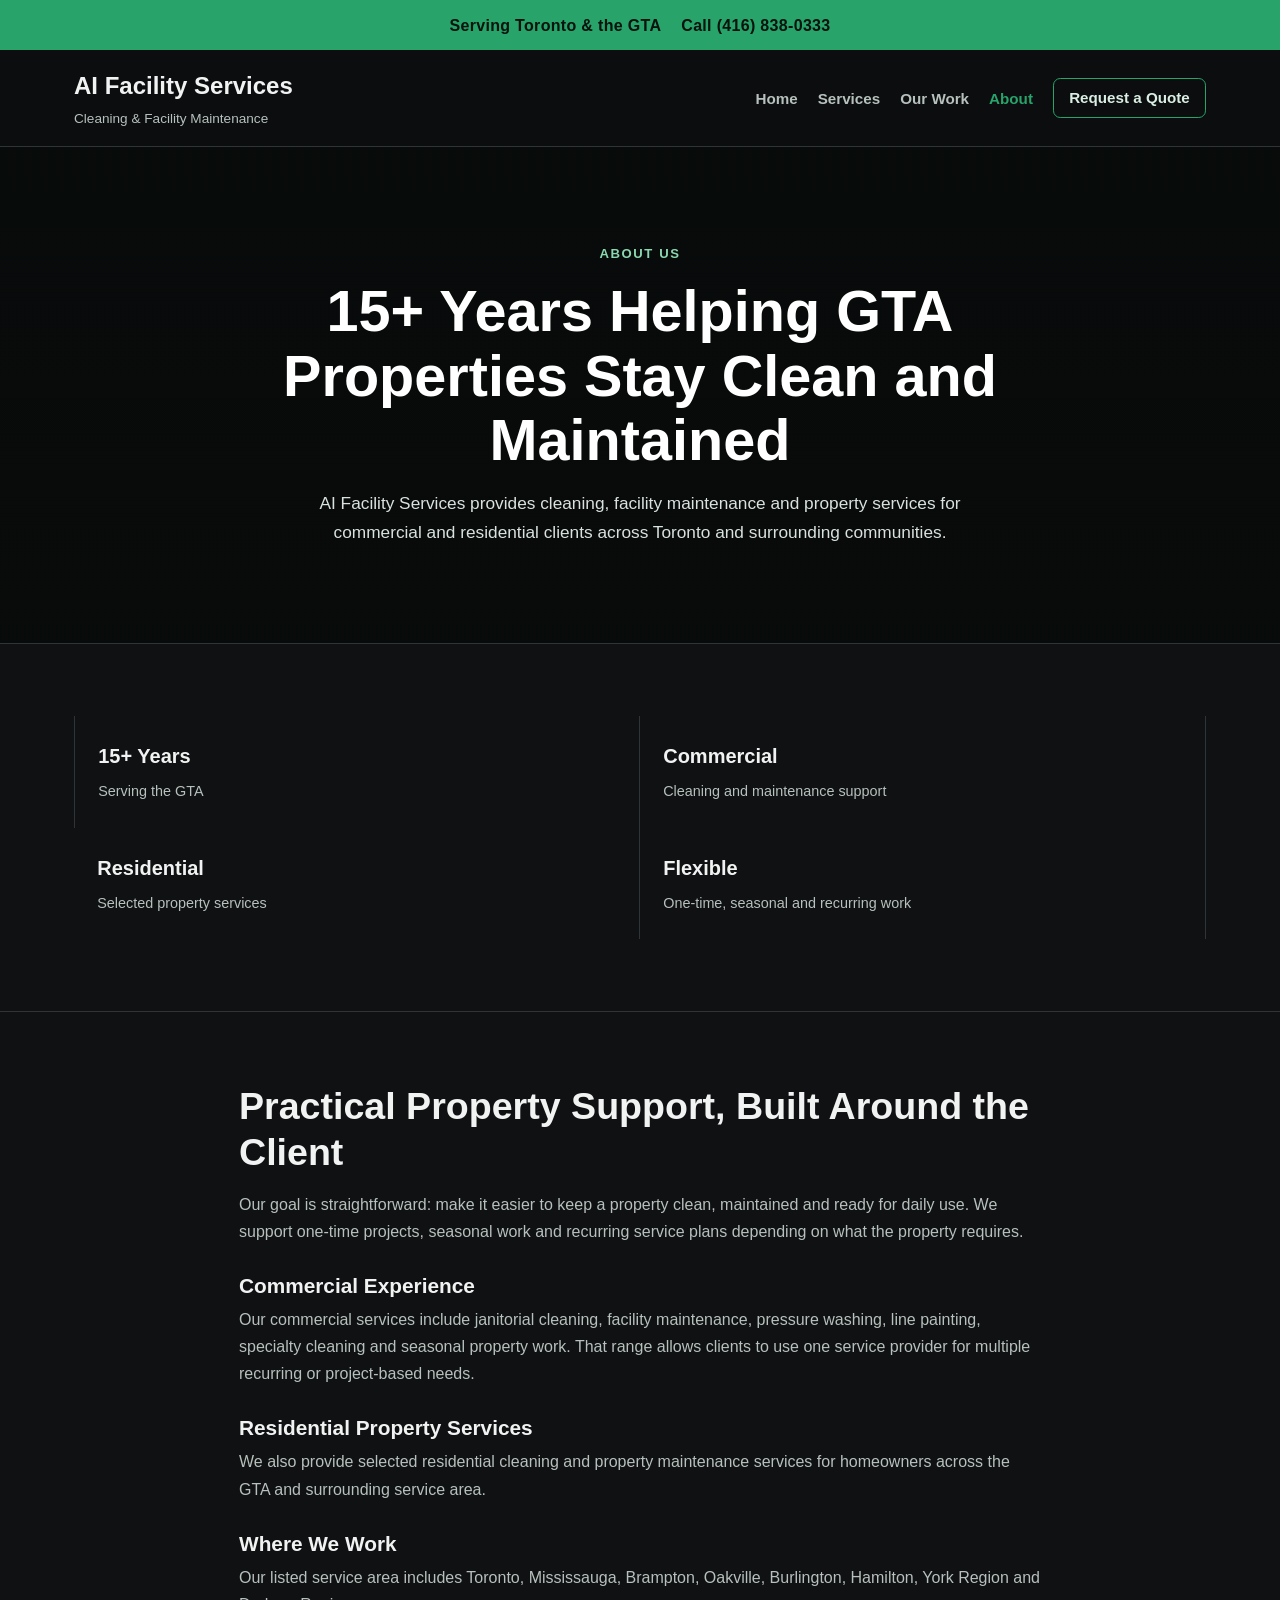
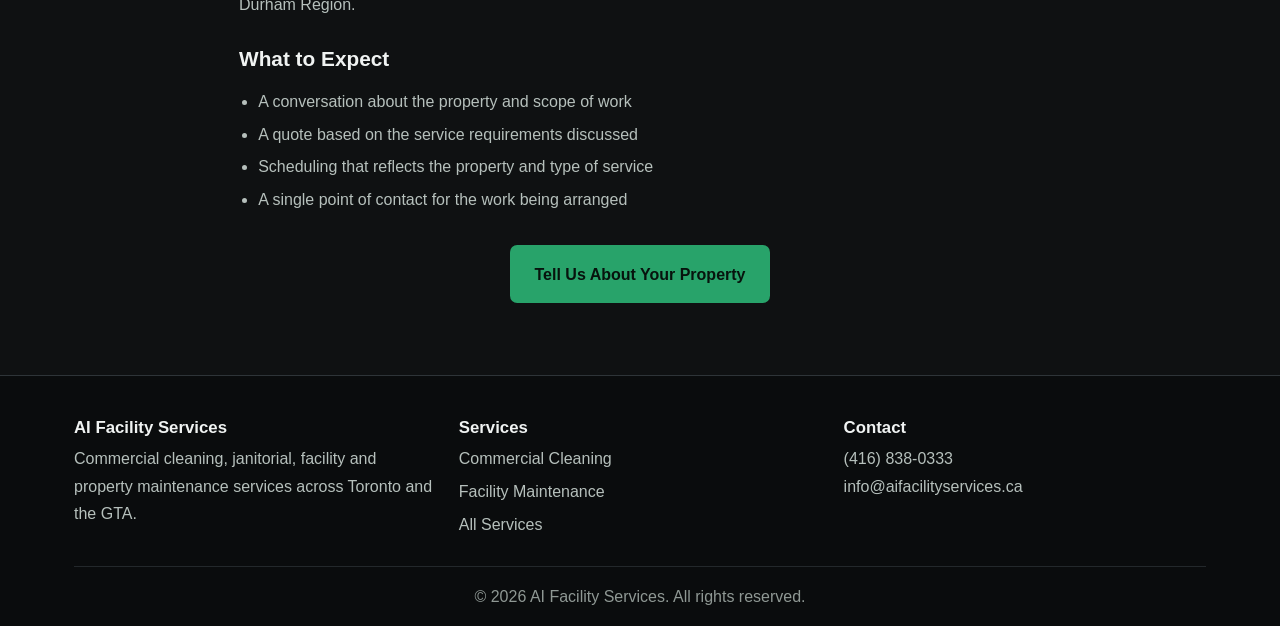
==== commit bfcdf783: "Merge branch 'main' into seo-conversion-rebuild" ====
--- a/about.html
+++ b/about.html
@@ -29,4 +29,4 @@
         </div></section>
     </main>
     <footer><div class="container"><div class="footer-content"><div class="footer-section"><h2>AI Facility Services</h2><p>Commercial cleaning, janitorial, facility and property maintenance services across Toronto and the GTA.</p></div><div class="footer-section"><h2>Services</h2><ul><li><a href="commercial-cleaning.html">Commercial Cleaning</a></li><li><a href="facility-maintenance.html">Facility Maintenance</a></li><li><a href="services.html">All Services</a></li></ul></div><div class="footer-section"><h2>Contact</h2><p><a href="tel:+14168380333">(416) 838-0333</a></p><p><a href="mailto:info@aifacilityservices.ca">info@aifacilityservices.ca</a></p></div></div><div class="footer-bottom"><p>&copy; 2026 AI Facility Services. All rights reserved.</p></div></div></footer>
-</body></html>+</body></html>
--- a/css/style.css
+++ b/css/style.css
@@ -216,7 +216,8 @@
     max-width: 720px;
 }
 
-.hero-buttons {
+.hero-buttons,
+.cta-buttons {
     display: flex;
     flex-wrap: wrap;
     gap: 0.85rem;
@@ -778,7 +779,6 @@
     margin-bottom: 0.45rem;
 }
 
-/* Footer */
 footer {
     background: #0a0c0d;
     border-top: 1px solid var(--border);
@@ -843,6 +843,7 @@
     .hero-copy {
         max-width: 820px;
     }
+}
 
     .trust-grid,
     .stat-grid {
@@ -857,7 +858,8 @@
         padding: 5rem 1rem;
     }
 
-    .hero-buttons {
+    .hero-buttons,
+    .cta-buttons {
         flex-direction: column;
         align-items: stretch;
     }
